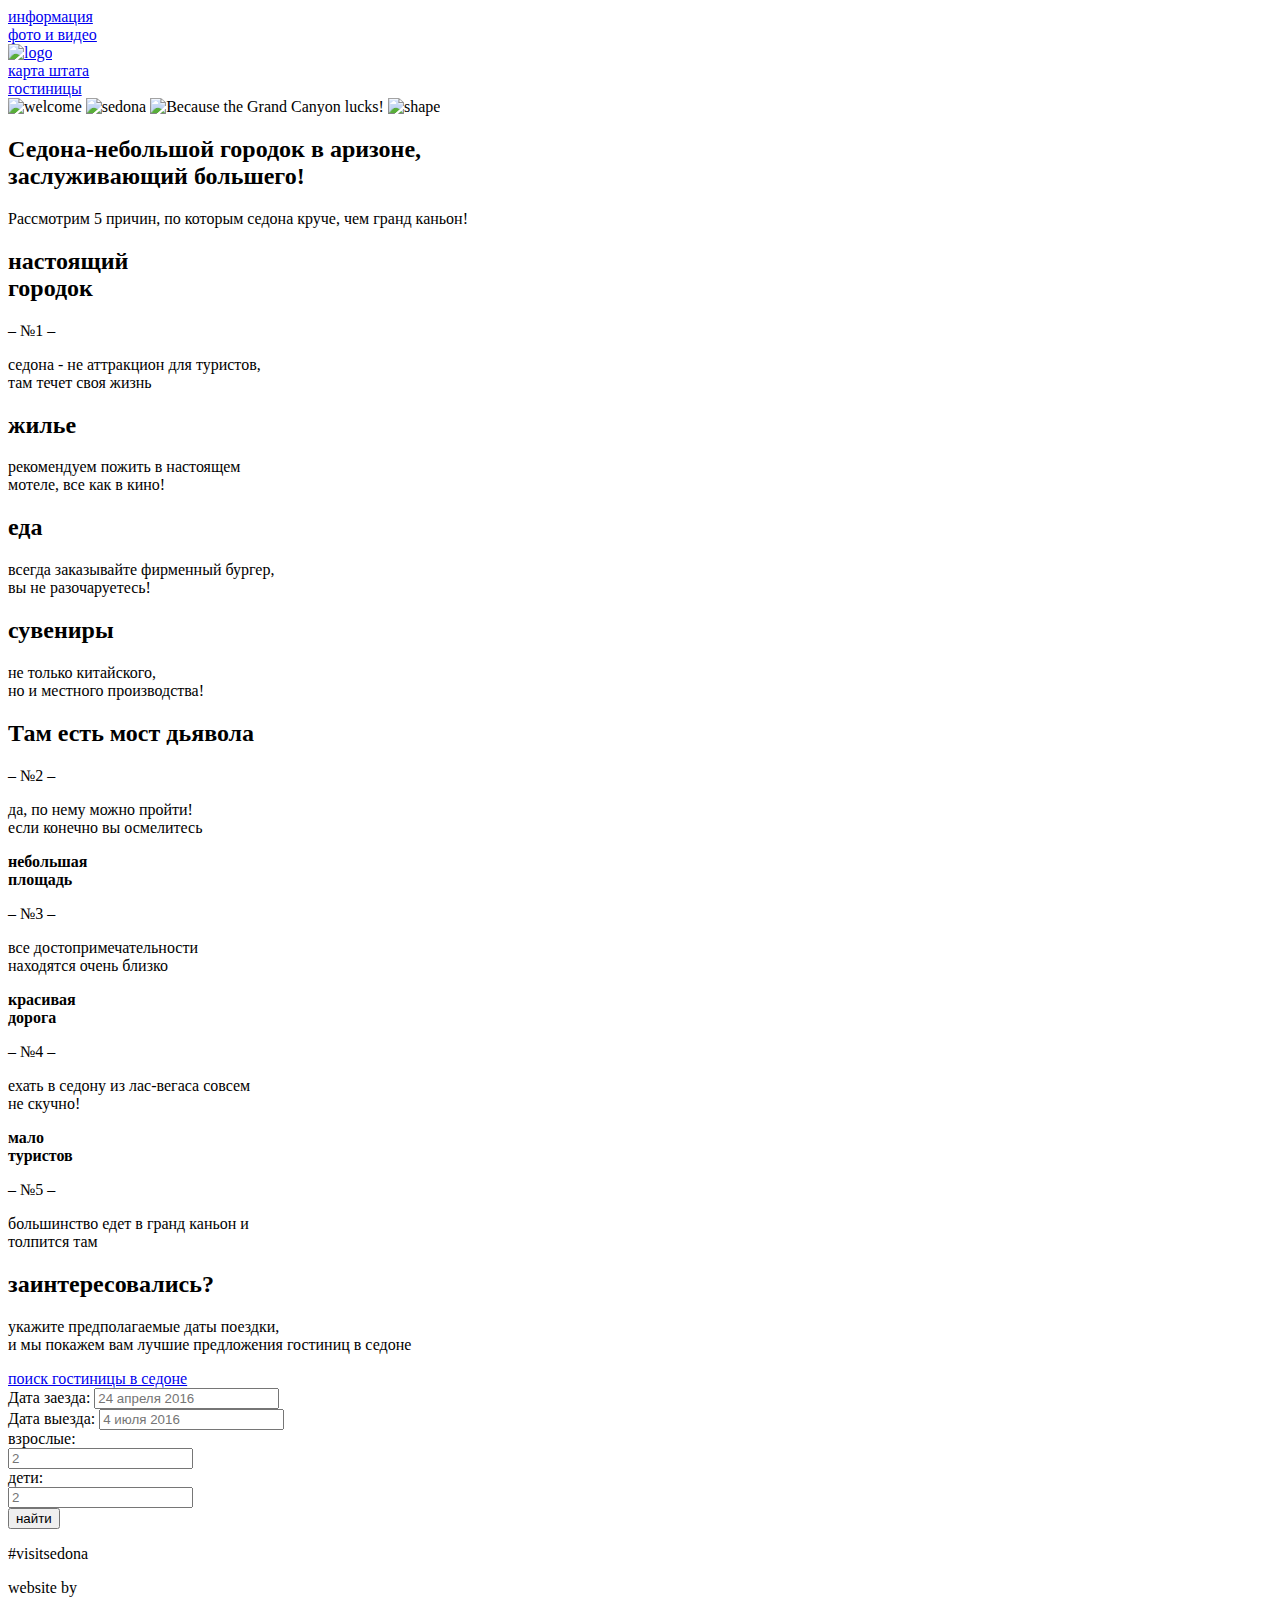
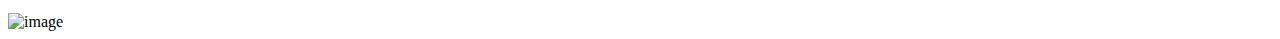
==== index.html @ e45f83dc "разметка" ====
<!DOCTYPE html>
<html lang="ru">
  <head>
    <meta charset="utf-8">
    <title>HTML Academy: Седона</title>
  </head>
<body>
  <div class="block">
    <header class="main-header">
      <nav class="menu">
        <div>
          <a href="#">информация</a>
        </div>
        <div>
          <a href="#">фото и видео</a>
        </div>
        <div class="logo">
          <a href="index.html"><img src="img/logo.png" width="138" height="71" alt="logo"></a>
        </div>
        <div>
          <a href="#">карта штата</a>
        </div>
        <div>
          <a href="catalog.html">гостиницы</a>
        </div>
      </nav>
    </header>
  <main>
    <section class="back">
      <img class="welcome" src="img/intro-welcome-text.png" width="256" height="86" alt="welcome">
      <img class="sedona" src="img/sedona.png" width="458" height="78" alt="sedona">
      <img class="bottom" src="img/index/because.png" width="296" height="80" alt="Because the Grand Canyon lucks!">
      <img class="shape" src="img/shape.png" width="1200" height="57" alt="shape">
    </section>
    <section class="content">      
      <h2>Седона-небольшой городок в аризоне, <br>заслуживающий большего!</h2>
      <p>Рассмотрим 5 причин, по которым седона круче, чем гранд каньон!</p>
    </section>
    <section class="photo">
      <div class="photo-content-left">
        <h2 class="photo-text">настоящий<br> городок</h2>
        <p class="nomber">&#8211; №1 &#8211;</p>
        <p class="photo-text-p"> седона - не аттракцион для туристов, <br>там течет своя жизнь</p>
              </div>

      <div class="photo-photos-left">
<!--        <img src="img/index/nomber.jpg" width="800" height="256" alt="hotel">-->
      </div>
    </section>
    <section class="icons">
      <div class="icons-item">
<!--        <img src="img/1icons.jpg" width="75" height="72" alt="icons">-->
        <h2>жилье</h2>
        <p>рекомендуем пожить в настоящем <br>мотеле, все как в кино!</p>
      </div>
      <div class="icons-item">
<!--        <img src="img/2icons.jpg" width="74" height="70" alt="icons">-->
        <h2>еда</h2>
        <p>всегда заказывайте фирменный бургер,<br> вы не разочаруетесь!</p>
      </div>       
      <div class="icons-item">
<!--        <img src="img/3icons.png" width="64" height="76" alt="icons">-->
        <h2>сувениры</h2>
        <p>не только китайского,<br> но и местного производства!</p>
      </div>       
    </section> 
    <section class="photo">
      <div class="photo-photos-right">
<!--        <img src="img/index/number.jpg" width="800" height="256" alt="hotel">-->
      </div>
      <div class="photo-content-right">
        <h2 class="photo-text">Там есть мост дьявола</h2>
        <p class="nomber">&#8211; №2 &#8211;</p>
        <p class="photo-text-p"> да, по нему можно пройти!<br> если конечно вы осмелитесь</p> 
      </div>
    </section>
    <section class="description">
      <div class="description-text">
        <b>небольшая<br> площадь</b>
        <p class="numbers">&#8211; №3 &#8211;</p>
        <p class="description-content">все достопримечательности<br> находятся очень близко</p>
      </div>
      <div class="description-text">
        <b>красивая<br> дорога</b>
        <p class="numbers">&#8211; №4 &#8211;</p>
        <p class="description-content">ехать в седону из лас-вегаса совсем<br> не скучно!</p>
      </div>       
      <div class="description-text">
        <b>мало<br> туристов</b>
        <p class="numbers">&#8211; №5 &#8211;</p>
        <p class="description-content">большинство едет в гранд каньон и<br> толпится там</p>
      </div>       
    </section>
    <section class="interest">
      <h2>заинтересовались?</h2>
      <p>укажите предполагаемые даты поездки,<br> и мы покажем вам лучшие предложения гостиниц в седоне</p>
      <a class="interest-search" href="#">поиск гостиницы в седоне</a>
      <form class="search">
        <div class="search-block">
            <div class="row">
          <label for="data"> Дата заезда:</label> <input class="sprite-calendar" type="text" id="data" placeholder="24 апреля 2016">
                </div>
             <div class="row">
          <label  for="datas"> Дата выезда:</label>  <input class="sprite-calendar" type="text" id="datas" placeholder="4 июля 2016">
            </div>
            <div class="block-select">
          <label for="grown">взрослые:</label>
          <div class="select">
            <a href="#"><span class="icon-minus"></span></a>
            <input type="text" id="grown" placeholder="2">
            <a href="#"><span class="icon-plus"></span></a>
           </div>
           <label for="child">дети:</label>
           <div class="select">
            <a href="#"><span class="icon-minus"></span></a>
            <input type="text" id="child" placeholder="2">
            <a href="#"><span class="icon-plus"></span></a>
           </div>
                </div>
            <div class="search-btn">
           <button class="btn">найти</button>
                </div>
        </div>
      </form>
    </section>
    <section class="map">
      <div>
      </div>
    </section>
  </main>
    <footer class="main-footer">
      <section class="footer-contacts">
        <p>#visitsedona</p>
      </section>
      <section class="footer-social">
        <a class="social-btn sprite-t-icons" href="#"></a>
        <a class="social-btn sprite-fb-icons" href="index.html"></a>
        <a class="social-btn sprite-you-icons" href="index.html"></a>
      </section>
      <section class="footer-copyright">
        <p>website by</p>
        <img src="img/html.png" alt="image" width="113" height="39">
      </section>
    </footer>
  </div>
  </body>
</html>
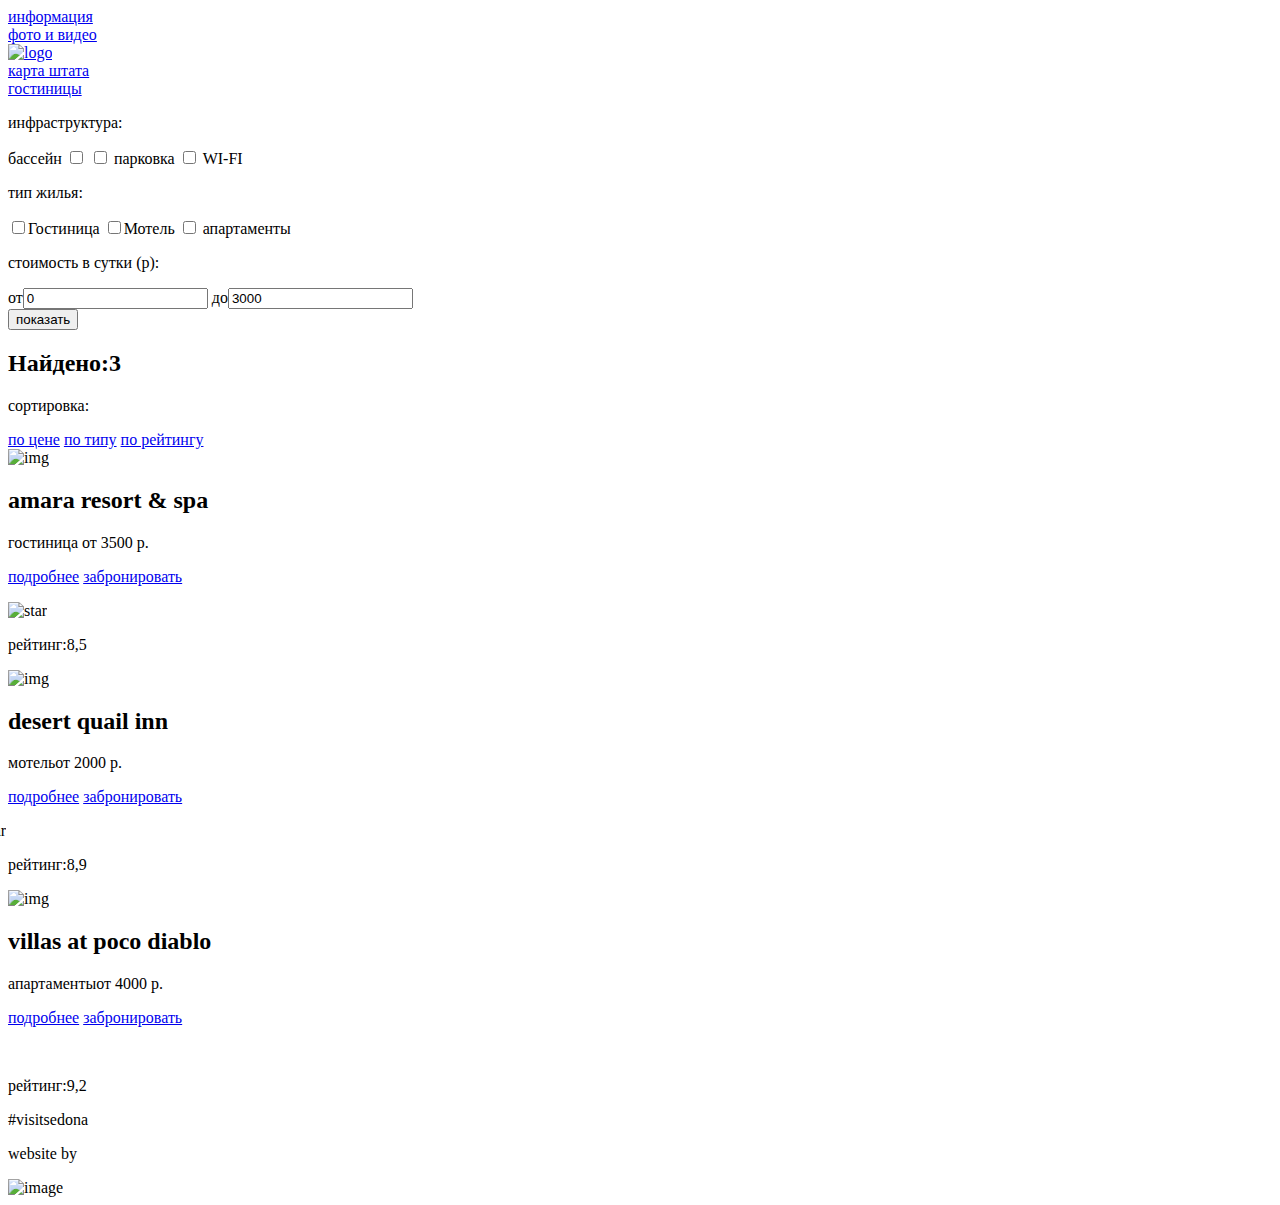
==== commit ec29ab5e: "разметка" ====
--- a/index.html
+++ b/index.html
@@ -14,126 +14,120 @@
         <div>
           <a href="#">фото и видео</a>
         </div>
-        <div class="logo">
+         <div class="logo">
           <a href="index.html"><img src="img/logo.png" width="138" height="71" alt="logo"></a>
         </div>
         <div>
           <a href="#">карта штата</a>
         </div>
         <div>
-          <a href="catalog.html">гостиницы</a>
+          <a href="#">гостиницы</a>
         </div>
       </nav>
     </header>
-  <main>
-    <section class="back">
-      <img class="welcome" src="img/intro-welcome-text.png" width="256" height="86" alt="welcome">
-      <img class="sedona" src="img/sedona.png" width="458" height="78" alt="sedona">
-      <img class="bottom" src="img/index/because.png" width="296" height="80" alt="Because the Grand Canyon lucks!">
-      <img class="shape" src="img/shape.png" width="1200" height="57" alt="shape">
-    </section>
-    <section class="content">      
-      <h2>Седона-небольшой городок в аризоне, <br>заслуживающий большего!</h2>
-      <p>Рассмотрим 5 причин, по которым седона круче, чем гранд каньон!</p>
-    </section>
-    <section class="photo">
-      <div class="photo-content-left">
-        <h2 class="photo-text">настоящий<br> городок</h2>
-        <p class="nomber">&#8211; №1 &#8211;</p>
-        <p class="photo-text-p"> седона - не аттракцион для туристов, <br>там течет своя жизнь</p>
-              </div>
-
-      <div class="photo-photos-left">
-<!--        <img src="img/index/nomber.jpg" width="800" height="256" alt="hotel">-->
-      </div>
-    </section>
-    <section class="icons">
-      <div class="icons-item">
-<!--        <img src="img/1icons.jpg" width="75" height="72" alt="icons">-->
-        <h2>жилье</h2>
-        <p>рекомендуем пожить в настоящем <br>мотеле, все как в кино!</p>
-      </div>
-      <div class="icons-item">
-<!--        <img src="img/2icons.jpg" width="74" height="70" alt="icons">-->
-        <h2>еда</h2>
-        <p>всегда заказывайте фирменный бургер,<br> вы не разочаруетесь!</p>
-      </div>       
-      <div class="icons-item">
-<!--        <img src="img/3icons.png" width="64" height="76" alt="icons">-->
-        <h2>сувениры</h2>
-        <p>не только китайского,<br> но и местного производства!</p>
-      </div>       
-    </section> 
-    <section class="photo">
-      <div class="photo-photos-right">
-<!--        <img src="img/index/number.jpg" width="800" height="256" alt="hotel">-->
-      </div>
-      <div class="photo-content-right">
-        <h2 class="photo-text">Там есть мост дьявола</h2>
-        <p class="nomber">&#8211; №2 &#8211;</p>
-        <p class="photo-text-p"> да, по нему можно пройти!<br> если конечно вы осмелитесь</p> 
-      </div>
-    </section>
-    <section class="description">
-      <div class="description-text">
-        <b>небольшая<br> площадь</b>
-        <p class="numbers">&#8211; №3 &#8211;</p>
-        <p class="description-content">все достопримечательности<br> находятся очень близко</p>
-      </div>
-      <div class="description-text">
-        <b>красивая<br> дорога</b>
-        <p class="numbers">&#8211; №4 &#8211;</p>
-        <p class="description-content">ехать в седону из лас-вегаса совсем<br> не скучно!</p>
-      </div>       
-      <div class="description-text">
-        <b>мало<br> туристов</b>
-        <p class="numbers">&#8211; №5 &#8211;</p>
-        <p class="description-content">большинство едет в гранд каньон и<br> толпится там</p>
-      </div>       
-    </section>
-    <section class="interest">
-      <h2>заинтересовались?</h2>
-      <p>укажите предполагаемые даты поездки,<br> и мы покажем вам лучшие предложения гостиниц в седоне</p>
-      <a class="interest-search" href="#">поиск гостиницы в седоне</a>
-      <form class="search">
-        <div class="search-block">
-            <div class="row">
-          <label for="data"> Дата заезда:</label> <input class="sprite-calendar" type="text" id="data" placeholder="24 апреля 2016">
-                </div>
-             <div class="row">
-          <label  for="datas"> Дата выезда:</label>  <input class="sprite-calendar" type="text" id="datas" placeholder="4 июля 2016">
+    <main>
+      <form class="filter">
+        <div class="check">
+          <p>инфраструктура:</p>
+            
+          <label class="icon-check-on" for="infra"> бассейн </label>
+            <input type="checkbox" id="infra">
+          <label class="icon-check-off" for="parking"> <input type="checkbox" id="parking"> парковка</label>
+          <label class="icon-check-off" for="wifi"> <input type="checkbox" id="wifi"> WI-FI</label>
+                
+        </div>
+        <div class="type">
+          <p>тип жилья:</p>
+         
+          <label class="icon-check-on" for="hotel"> <input type="checkbox" id="hotel">Гостиница</label>
+          
+          <label class="icon-check-on" for="motel"><input type="checkbox" id="motel">Мотель</label>
+          <label class="icon-check-on" for="apart">           <input type="checkbox" id="apart">
+апартаменты</label>
+            
+        </div>
+        <div class="filter-range">
+          <p>стоимость в сутки (р):</p>
+          <div class="price-controls">
+            <label class="min-price">от<input type="text" name="min-price" value="0"></label>
+            <label class="max-price">до<input type="text" name="max-price" value="3000"></label>
+          </div>
+          <div class="range-controls">
+            <div class="scale">
+              <div class="bar"></div>
             </div>
-            <div class="block-select">
-          <label for="grown">взрослые:</label>
-          <div class="select">
-            <a href="#"><span class="icon-minus"></span></a>
-            <input type="text" id="grown" placeholder="2">
-            <a href="#"><span class="icon-plus"></span></a>
-           </div>
-           <label for="child">дети:</label>
-           <div class="select">
-            <a href="#"><span class="icon-minus"></span></a>
-            <input type="text" id="child" placeholder="2">
-            <a href="#"><span class="icon-plus"></span></a>
-           </div>
-                </div>
-            <div class="search-btn">
-           <button class="btn">найти</button>
-                </div>
+            <div class="range-toggle range-toggle-min"></div>
+            <div class="range-toggle range-toggle-max"></div>
+          </div>
+          <button class="btn-transparent" type="submit">показать</button>
         </div>
       </form>
-    </section>
-    <section class="map">
-      <div>
-      </div>
-    </section>
-  </main>
+      <section class="found">
+          <div class="found-block">
+        <h2> Найдено:3</h2>
+        <p class="found-sorting">сортировка:</p>
+        <a class="active" href="js/">по цене</a>
+        <a class="sort" href="js/">по типу</a>
+        <a class="sort" href="js/">по рейтингу</a>  
+              </div>
+          <div class="arrows">
+        <a class="arrow icon-up-dir" href="catalog.html"></a>
+        <a  class="arrow icon-down-dir" href="catalog.html"></a>
+              </div>
+      </section>
+      <section class="hotels">  
+        <div class="amara">
+          <div class="prev">
+            <img src="img/amara.jpg" width="135" height="90" alt="img">
+
+
+            <h2>amara resort & spa</h2>
+            <p class="spa">гостиница <span>от 3500 р.</span></p>  
+            <a href="catalog.html" class="details">подробнее</a>
+            <a href="catalog.html" class="reserve">забронировать</a>
+          </div>  
+          <div class="stars">
+            <p class="star"><img src="img/sprite/star.png" width="89" height="17" alt="star"></p>
+            <p class="rating">рейтинг:8,5</p>
+          </div>
+        </div>   
+        <div class="amara">
+          <div class="prev">
+            <img src="img/desert.jpg" width="135" height="90" alt="img">
+         
+          
+            <h2 class="desert">desert quail inn</h2>
+            <p class="spa motel">мотель<span>от 2000 р.</span></p>
+            <a href="catalog.html" class="details">подробнее</a>
+            <a href="catalog.html" class="reserve">забронировать</a>  
+          </div> 
+          <div class="stars">
+            <p class="star" style="margin-left: -41px"><img src="img/sprite/stars.png" alt="star"></p>
+            <p class="rating">рейтинг:8,9</p>
+          </div>
+         </div>
+        <div class="amara">
+          <div class="prev">
+            <img src="img/villas.jpg" width="135" height="90" alt="img">
+           
+            <h2 class="villas">villas at poco diablo</h2>
+            <p class="spa appart">апартаменты<span>от 4000 р.</span></p>
+            <a href="catalog.html" class="details">подробнее</a>
+            <a href="catalog.html" class="reserve">забронировать</a>  
+          </div> 
+          <div class="stars">
+            <p class="star" style="margin-left: -66px;"><img src="img/sprite/sta.png" alt="star"></p>
+            <p class="rating">рейтинг:9,2</p>
+          </div>
+        </div>
+      </section>
+    </main>
     <footer class="main-footer">
       <section class="footer-contacts">
         <p>#visitsedona</p>
       </section>
       <section class="footer-social">
-        <a class="social-btn sprite-t-icons" href="#"></a>
+        <a class="social-btn sprite-t-icons" href="index.html"></a>
         <a class="social-btn sprite-fb-icons" href="index.html"></a>
         <a class="social-btn sprite-you-icons" href="index.html"></a>
       </section>
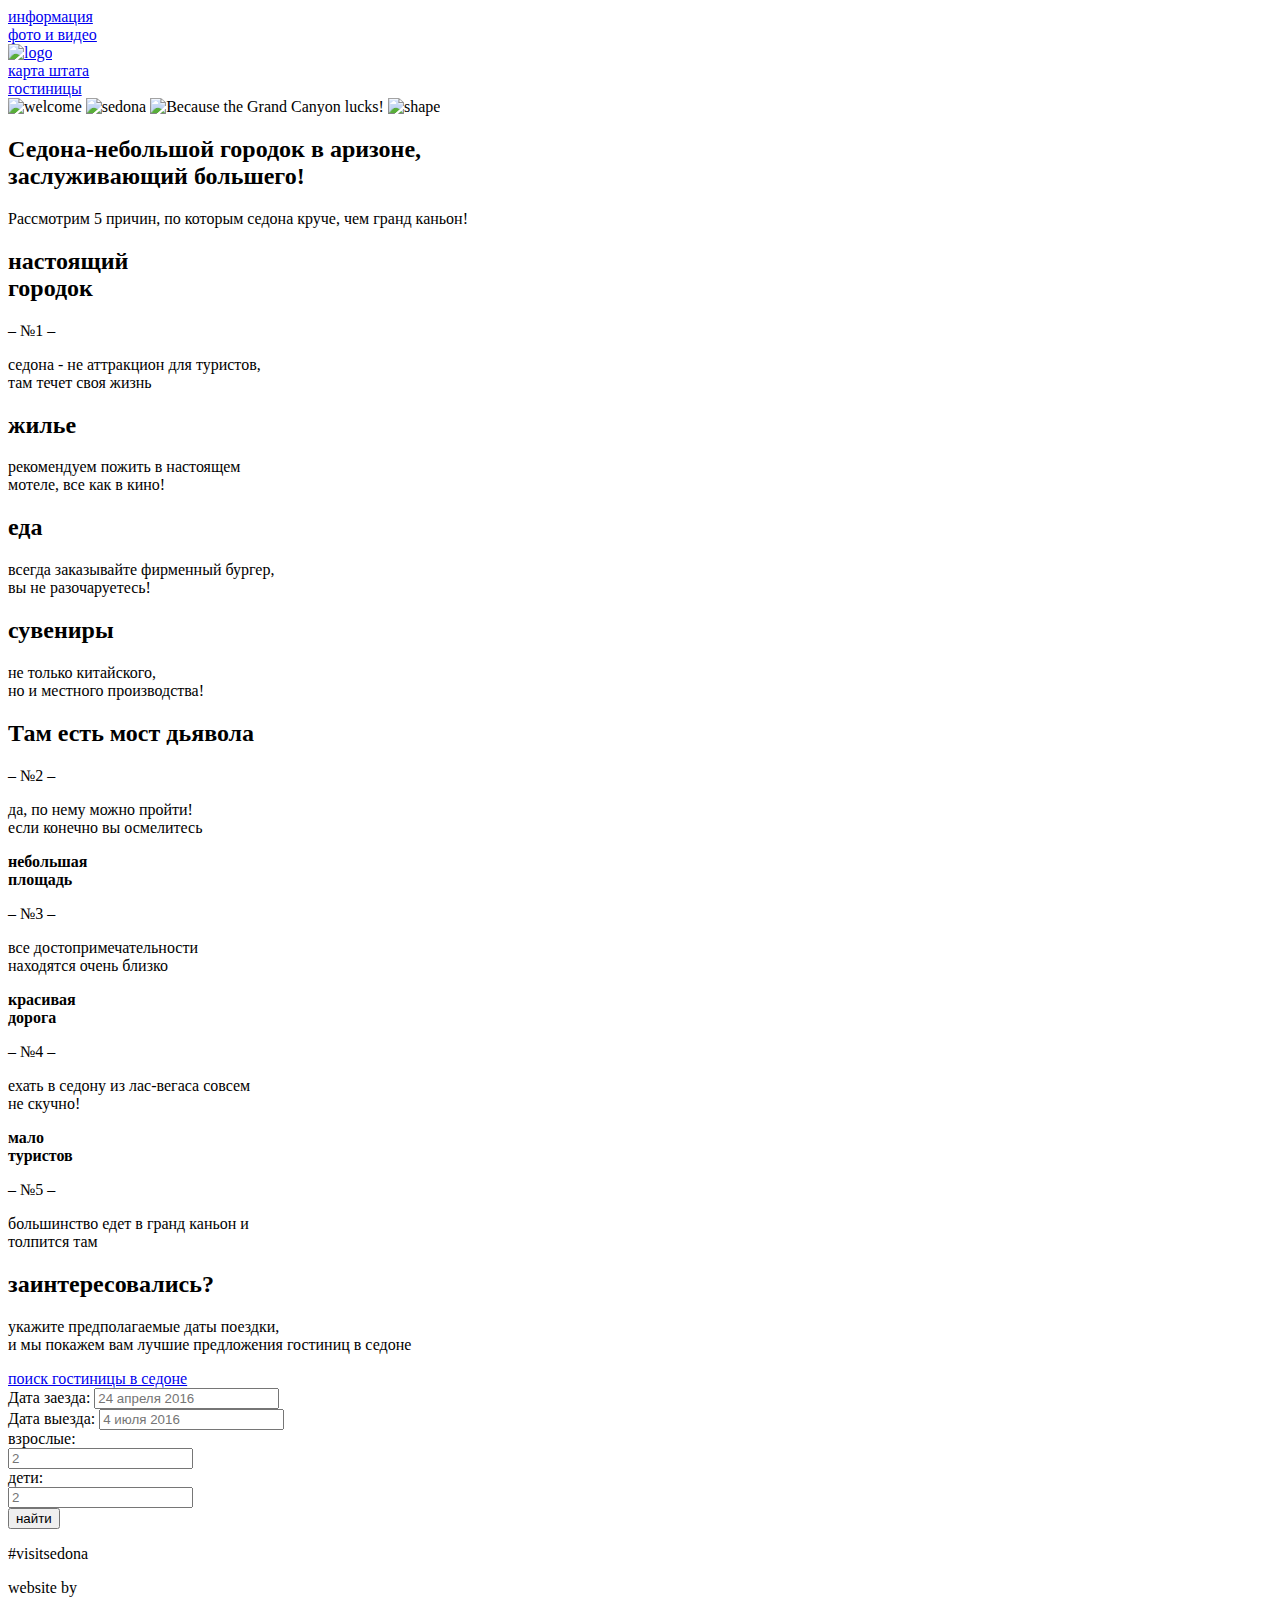
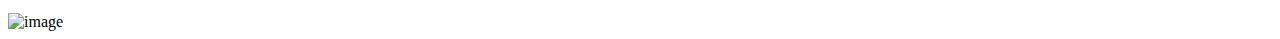
==== commit b0ac5b90: "размктув главной" ====
--- a/index.html
+++ b/index.html
@@ -3,7 +3,10 @@
   <head>
     <meta charset="utf-8">
     <title>HTML Academy: Седона</title>
-  </head>
+   <link href="https://fonts.googleapis.com/css?family=PT+Sans:400,700&amp;subset=latin,cyrillic" rel="stylesheet" type="text/css">
+    <link rel="stylesheet" href="css/normalize.css">
+    <link rel="stylesheet" href="css/style.css">
+</head>
 <body>
   <div class="block">
     <header class="main-header">
@@ -14,120 +17,126 @@
         <div>
           <a href="#">фото и видео</a>
         </div>
-         <div class="logo">
+        <div class="logo">
           <a href="index.html"><img src="img/logo.png" width="138" height="71" alt="logo"></a>
         </div>
         <div>
           <a href="#">карта штата</a>
         </div>
         <div>
-          <a href="#">гостиницы</a>
+          <a href="catalog.html">гостиницы</a>
         </div>
       </nav>
     </header>
-    <main>
-      <form class="filter">
-        <div class="check">
-          <p>инфраструктура:</p>
-            
-          <label class="icon-check-on" for="infra"> бассейн </label>
-            <input type="checkbox" id="infra">
-          <label class="icon-check-off" for="parking"> <input type="checkbox" id="parking"> парковка</label>
-          <label class="icon-check-off" for="wifi"> <input type="checkbox" id="wifi"> WI-FI</label>
-                
-        </div>
-        <div class="type">
-          <p>тип жилья:</p>
-         
-          <label class="icon-check-on" for="hotel"> <input type="checkbox" id="hotel">Гостиница</label>
-          
-          <label class="icon-check-on" for="motel"><input type="checkbox" id="motel">Мотель</label>
-          <label class="icon-check-on" for="apart">           <input type="checkbox" id="apart">
-апартаменты</label>
-            
-        </div>
-        <div class="filter-range">
-          <p>стоимость в сутки (р):</p>
-          <div class="price-controls">
-            <label class="min-price">от<input type="text" name="min-price" value="0"></label>
-            <label class="max-price">до<input type="text" name="max-price" value="3000"></label>
-          </div>
-          <div class="range-controls">
-            <div class="scale">
-              <div class="bar"></div>
+  <main>
+    <section class="back">
+      <img class="welcome" src="img/intro-welcome-text.png" width="256" height="86" alt="welcome">
+      <img class="sedona" src="img/sedona.png" width="458" height="78" alt="sedona">
+      <img class="bottom" src="img/index/because.png" width="296" height="80" alt="Because the Grand Canyon lucks!">
+      <img class="shape" src="img/shape.png" width="1200" height="57" alt="shape">
+    </section>
+    <section class="content">      
+      <h2>Седона-небольшой городок в аризоне, <br>заслуживающий большего!</h2>
+      <p>Рассмотрим 5 причин, по которым седона круче, чем гранд каньон!</p>
+    </section>
+    <section class="photo">
+      <div class="photo-content-left">
+        <h2 class="photo-text">настоящий<br> городок</h2>
+        <p class="nomber">&#8211; №1 &#8211;</p>
+        <p class="photo-text-p"> седона - не аттракцион для туристов, <br>там течет своя жизнь</p>
+              </div>
+
+      <div class="photo-photos-left">
+<!--        <img src="img/index/nomber.jpg" width="800" height="256" alt="hotel">-->
+      </div>
+    </section>
+    <section class="icons">
+      <div class="icons-item">
+<!--        <img src="img/1icons.jpg" width="75" height="72" alt="icons">-->
+        <h2>жилье</h2>
+        <p>рекомендуем пожить в настоящем <br>мотеле, все как в кино!</p>
+      </div>
+      <div class="icons-item">
+<!--        <img src="img/2icons.jpg" width="74" height="70" alt="icons">-->
+        <h2>еда</h2>
+        <p>всегда заказывайте фирменный бургер,<br> вы не разочаруетесь!</p>
+      </div>       
+      <div class="icons-item">
+<!--        <img src="img/3icons.png" width="64" height="76" alt="icons">-->
+        <h2>сувениры</h2>
+        <p>не только китайского,<br> но и местного производства!</p>
+      </div>       
+    </section> 
+    <section class="photo">
+      <div class="photo-photos-right">
+<!--        <img src="img/index/number.jpg" width="800" height="256" alt="hotel">-->
+      </div>
+      <div class="photo-content-right">
+        <h2 class="photo-text">Там есть мост дьявола</h2>
+        <p class="nomber">&#8211; №2 &#8211;</p>
+        <p class="photo-text-p"> да, по нему можно пройти!<br> если конечно вы осмелитесь</p> 
+      </div>
+    </section>
+    <section class="description">
+      <div class="description-text">
+        <b>небольшая<br> площадь</b>
+        <p class="numbers">&#8211; №3 &#8211;</p>
+        <p class="description-content">все достопримечательности<br> находятся очень близко</p>
+      </div>
+      <div class="description-text">
+        <b>красивая<br> дорога</b>
+        <p class="numbers">&#8211; №4 &#8211;</p>
+        <p class="description-content">ехать в седону из лас-вегаса совсем<br> не скучно!</p>
+      </div>       
+      <div class="description-text">
+        <b>мало<br> туристов</b>
+        <p class="numbers">&#8211; №5 &#8211;</p>
+        <p class="description-content">большинство едет в гранд каньон и<br> толпится там</p>
+      </div>       
+    </section>
+    <section class="interest">
+      <h2>заинтересовались?</h2>
+      <p>укажите предполагаемые даты поездки,<br> и мы покажем вам лучшие предложения гостиниц в седоне</p>
+      <a class="interest-search" href="#">поиск гостиницы в седоне</a>
+      <form class="search">
+        <div class="search-block">
+            <div class="row">
+          <label for="data"> Дата заезда:</label> <input class="sprite-calendar" type="text" id="data" placeholder="24 апреля 2016">
+                </div>
+             <div class="row">
+          <label  for="datas"> Дата выезда:</label>  <input class="sprite-calendar" type="text" id="datas" placeholder="4 июля 2016">
             </div>
-            <div class="range-toggle range-toggle-min"></div>
-            <div class="range-toggle range-toggle-max"></div>
-          </div>
-          <button class="btn-transparent" type="submit">показать</button>
+            <div class="block-select">
+          <label for="grown">взрослые:</label>
+          <div class="select">
+            <a href="#"><span class="icon-minus"></span></a>
+            <input type="text" id="grown" placeholder="2">
+            <a href="#"><span class="icon-plus"></span></a>
+           </div>
+           <label for="child">дети:</label>
+           <div class="select">
+            <a href="#"><span class="icon-minus"></span></a>
+            <input type="text" id="child" placeholder="2">
+            <a href="#"><span class="icon-plus"></span></a>
+           </div>
+                </div>
+            <div class="search-btn">
+           <button class="btn">найти</button>
+                </div>
         </div>
       </form>
-      <section class="found">
-          <div class="found-block">
-        <h2> Найдено:3</h2>
-        <p class="found-sorting">сортировка:</p>
-        <a class="active" href="js/">по цене</a>
-        <a class="sort" href="js/">по типу</a>
-        <a class="sort" href="js/">по рейтингу</a>  
-              </div>
-          <div class="arrows">
-        <a class="arrow icon-up-dir" href="catalog.html"></a>
-        <a  class="arrow icon-down-dir" href="catalog.html"></a>
-              </div>
-      </section>
-      <section class="hotels">  
-        <div class="amara">
-          <div class="prev">
-            <img src="img/amara.jpg" width="135" height="90" alt="img">
-
-
-            <h2>amara resort & spa</h2>
-            <p class="spa">гостиница <span>от 3500 р.</span></p>  
-            <a href="catalog.html" class="details">подробнее</a>
-            <a href="catalog.html" class="reserve">забронировать</a>
-          </div>  
-          <div class="stars">
-            <p class="star"><img src="img/sprite/star.png" width="89" height="17" alt="star"></p>
-            <p class="rating">рейтинг:8,5</p>
-          </div>
-        </div>   
-        <div class="amara">
-          <div class="prev">
-            <img src="img/desert.jpg" width="135" height="90" alt="img">
-         
-          
-            <h2 class="desert">desert quail inn</h2>
-            <p class="spa motel">мотель<span>от 2000 р.</span></p>
-            <a href="catalog.html" class="details">подробнее</a>
-            <a href="catalog.html" class="reserve">забронировать</a>  
-          </div> 
-          <div class="stars">
-            <p class="star" style="margin-left: -41px"><img src="img/sprite/stars.png" alt="star"></p>
-            <p class="rating">рейтинг:8,9</p>
-          </div>
-         </div>
-        <div class="amara">
-          <div class="prev">
-            <img src="img/villas.jpg" width="135" height="90" alt="img">
-           
-            <h2 class="villas">villas at poco diablo</h2>
-            <p class="spa appart">апартаменты<span>от 4000 р.</span></p>
-            <a href="catalog.html" class="details">подробнее</a>
-            <a href="catalog.html" class="reserve">забронировать</a>  
-          </div> 
-          <div class="stars">
-            <p class="star" style="margin-left: -66px;"><img src="img/sprite/sta.png" alt="star"></p>
-            <p class="rating">рейтинг:9,2</p>
-          </div>
-        </div>
-      </section>
-    </main>
+    </section>
+    <section class="map">
+      <div>
+      </div>
+    </section>
+  </main>
     <footer class="main-footer">
       <section class="footer-contacts">
         <p>#visitsedona</p>
       </section>
       <section class="footer-social">
-        <a class="social-btn sprite-t-icons" href="index.html"></a>
+        <a class="social-btn sprite-t-icons" href="#"></a>
         <a class="social-btn sprite-fb-icons" href="index.html"></a>
         <a class="social-btn sprite-you-icons" href="index.html"></a>
       </section>
@@ -137,5 +146,18 @@
       </section>
     </footer>
   </div>
-  </body>
-</html>
+  <script>
+   var link = document.querySelector(".interest-search");
+	var popup = document.querySelector(".search");
+	var show = document.querySelector(".search-show");
+	link.addEventListener("click", function(event) {
+		event.preventDefault();
+		if (popup.classList.contains("search-show")) {
+			popup.classList.remove("search-show");
+		} else {
+			popup.classList.add("search-show");
+		}
+	});
+  </script>    
+</body>
+</html>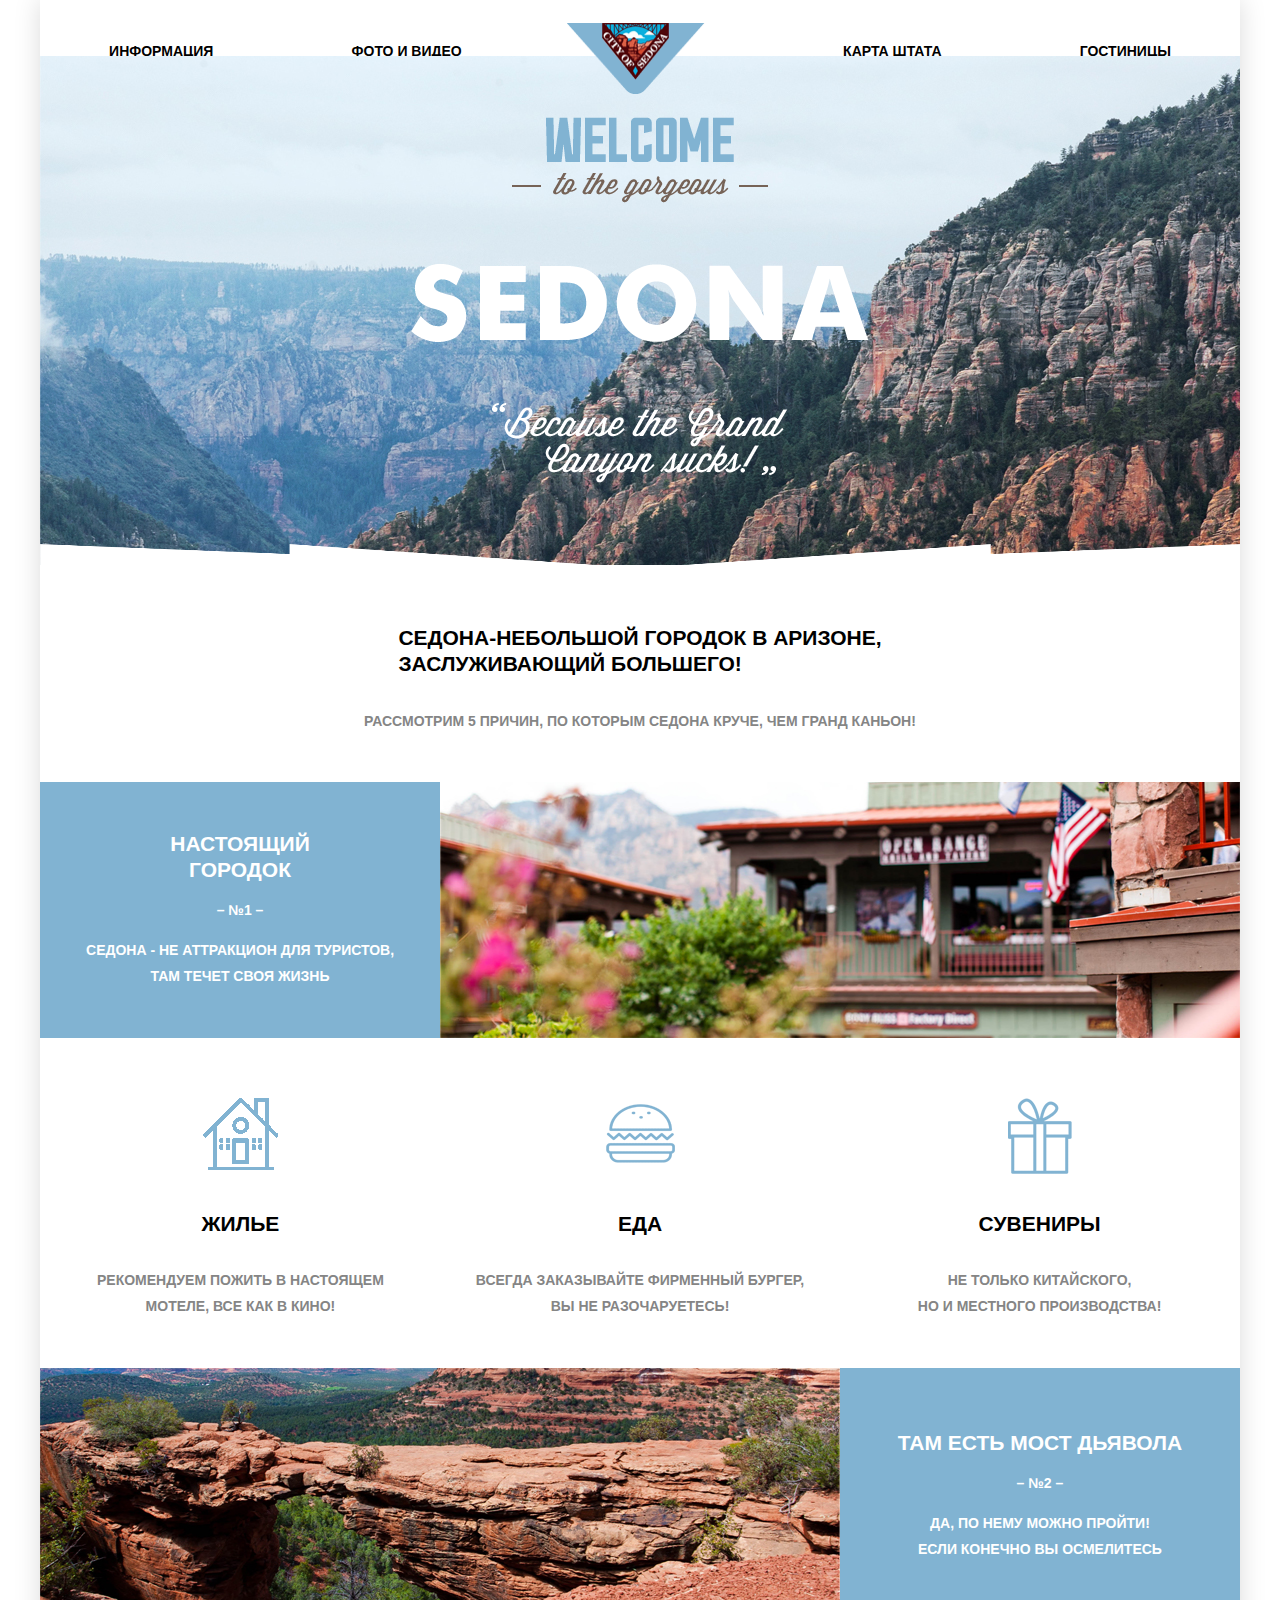
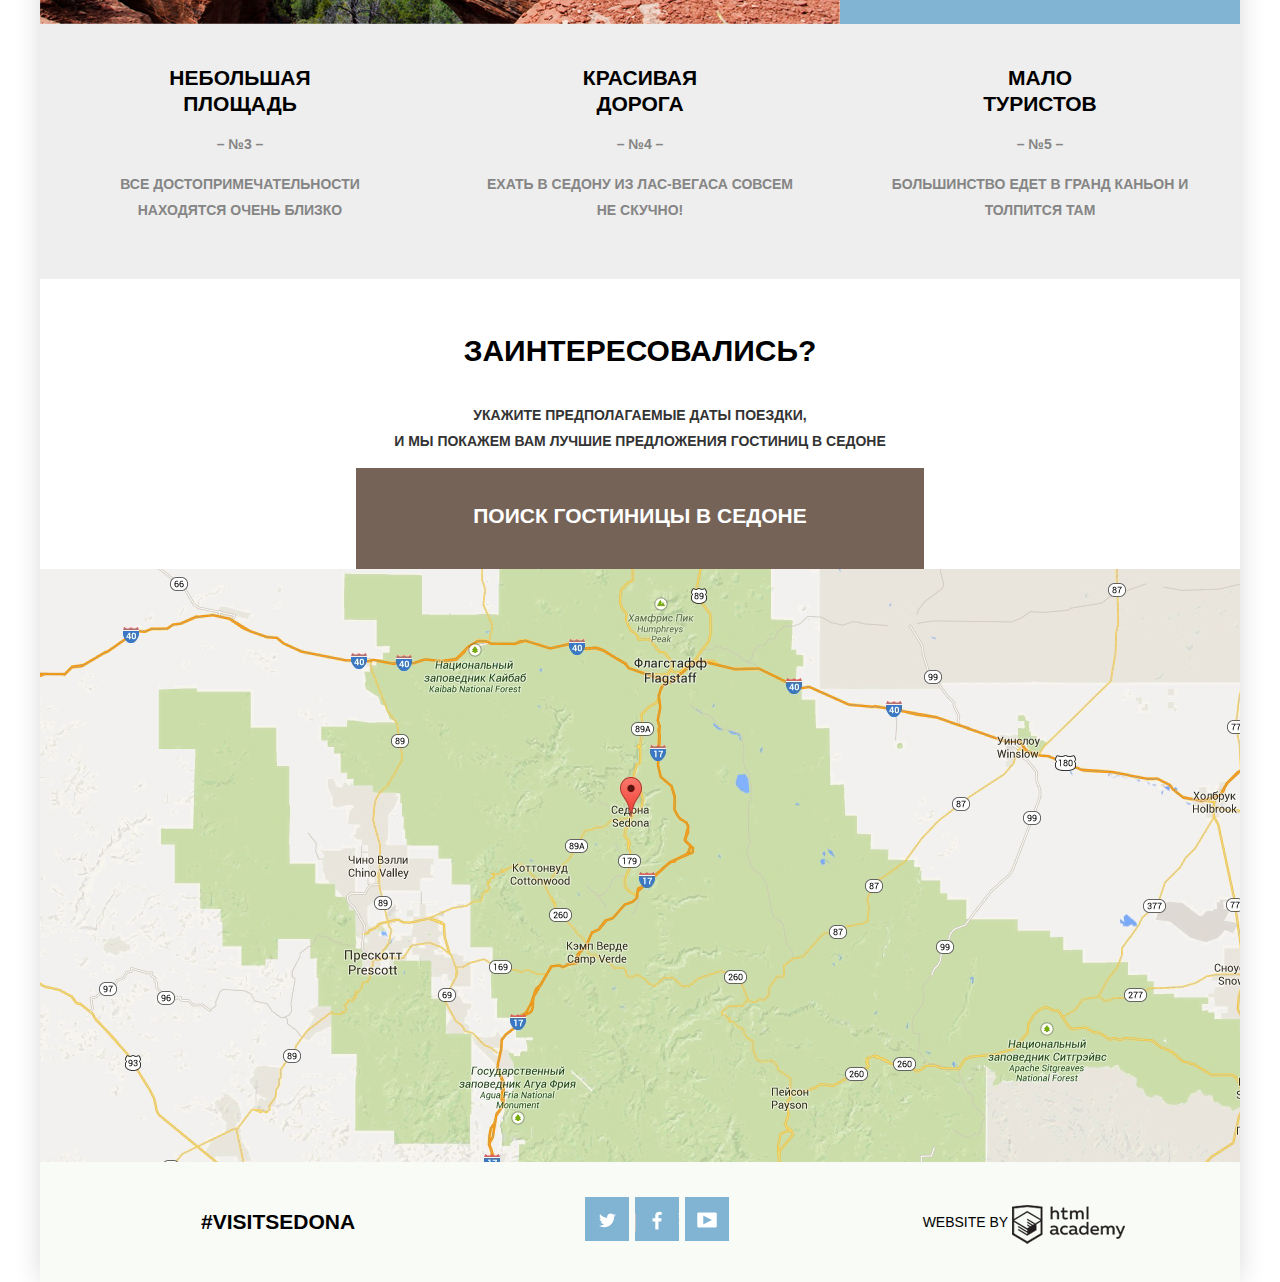
==== commit dc4c21e0: "почти финальная" ====
--- a/index.html
+++ b/index.html
@@ -141,8 +141,10 @@
         <a class="social-btn sprite-you-icons" href="index.html"></a>
       </section>
       <section class="footer-copyright">
-        <p>website by</p>
-        <img src="img/html.png" alt="image" width="113" height="39">
+        <a href="https://htmlacademy.ru" target="_blank">
+          <p>Website by</p>
+          <span class="copyright"></span>
+        </a>
       </section>
     </footer>
   </div>
--- a/css/style.css
+++ b/css/style.css
@@ -0,0 +1,1505 @@
+html {
+    background:#f2f2f2;
+    min-height:100%;
+    display: -webkit-flex;
+    display: -webkit-box;
+    display: -ms-flexbox;
+    display: flex;
+    -webkit-box-orient: vertical;
+    -webkit-box-direction: normal;
+    -webkit-flex-direction: column;
+    -ms-flex-direction: column;
+    flex-direction: column;
+}
+body {
+    font-family:"PTSans", "Arial", sans-serif;  
+    font-size:21px;
+    line-height:26px;
+    background: #fff;
+    color: #000;
+    font-weight:bold; 
+    text-transform: uppercase;
+}
+@font-face {
+  font-weight: normal;
+  font-style: normal;
+
+  font-family: "symbols-sedona";
+  src: url("../fonts/symbols-sedona.woff") format("woff"),
+       url("../fonts/symbols-sedona.woff2") format("woff2");
+}
+
+[class^="icon-"]::before,
+[class*=" icon-"]::before {
+    display: inline-block;
+    width: 1em;
+    margin-right: 0.2em;
+    margin-left: 0.2em;
+    font-weight: normal;
+    line-height: 1em;
+    font-family: "symbols-sedona";
+    text-align: center;
+    text-transform: none;
+    text-decoration: inherit;
+    font-style: normal;
+    font-variant: normal;
+    speak: none;
+}
+.icon-facebook::before { content: "\66"; } /* "f" */
+.icon-twitter::before { content: "\74"; } /* "t" */
+.icon-up-dir::before { content: "\25b2"; } /* "▲" */
+.icon-down-dir::before { content: "\25bc"; } /* "▼" */
+.icon-star::before { content: "\2605"; } /* "★" */
+.icon-check-off::before { content: "\2610"; font-size: 26px; } /* "☐" */
+.icon-check-on::before { content: "\2611"; font-size: 26px; } /* "☑" */
+.icon-calendar::before { content: "\e800"; } /* "" */
+.icon-plus::before { content: "\e801"; } /* "" */
+.icon-minus::before { content: "\e802"; } /* "" */
+.icon-youtube::before { content: "\f39e"; } /* "" */
+
+.social-btn:hover  {
+    background: #669ec0
+}
+.block {
+    margin: auto;
+    display:-webkit-box;
+    display:-webkit-flex;
+    display:-ms-flexbox;
+    display:flex;
+    -webkit-box-orient: vertical;
+    -webkit-box-direction: normal;
+    -webkit-flex-direction: column;
+    -ms-flex-direction: column;
+    flex-direction: column;
+    -webkit-box-flex:1;
+    -webkit-flex:auto;
+    -ms-flex:auto;
+    flex:auto;
+    max-width: 1200px;
+    min-width: 768px;
+    box-shadow: 0 0 25px #dbdbdb;
+}
+    
+.main-header {
+    width: 100%;
+    margin:auto;
+    display: -webkit-box;
+    display: -webkit-flex;
+    display: -ms-flexbox;
+    display: flex;
+    -webkit-flex-wrap: wrap;
+    -ms-flex-wrap: wrap;
+    flex-wrap: wrap;
+    box-sizing: border-box;
+    background: #fff;
+    color: #000;
+/*    margin-left: 73px;*/
+}
+.menu {
+    display: -webkit-box;
+    display: -webkit-flex;
+    display: -ms-flexbox;
+    display: flex;
+    -webkit-justify-content: space-around;
+    -ms-flex-pack: distribute;
+    justify-content: space-around;
+    -webkit-box-align:center;
+    -webkit-align-items:center;
+    -ms-flex-align:center;
+    align-items:center;
+    -webkit-flex-wrap: wrap;
+    -ms-flex-wrap: wrap;
+    flex-wrap: wrap;
+    width: 100%;
+    height: 56px;
+    background: #fff;
+}
+ .menu div {
+    font-size: 14px;
+    text-decoration: none;
+/*     width: 20%;*/
+/*
+    display: -webkit-box;
+    display: -webkit-flex;
+    display: -ms-flexbox;
+    display: flex;
+    -webkit-box-orient: horizontal;
+    -webkit-box-direction: normal;
+    -webkit-flex-direction: row;
+    -ms-flex-direction: row;
+    flex-direction: row;
+    -webkit-box-pack: center;
+    -webkit-justify-content: center;
+    -ms-flex-pack: center;
+    justify-content: center;
+    -webkit-box-align:center;
+    -webkit-align-items:center;
+    -ms-flex-align:center;
+    align-items:center; 
+*/
+}
+a {
+    text-decoration: none;
+    color: #000;
+    font-size: 14px;
+    line-height: 26px;
+    margin-left: auto;
+    margin-right: auto;
+}
+a:hover {
+    color: #81b3d2;
+}
+a:active {
+    color: #e5e5e5;
+}
+a:focus {
+    color: #766357;
+}
+.logo {
+    -webkit-box-align: start;
+    -webkit-align-items: flex-start;
+    -ms-flex-align: start;
+    -ms-grid-row-align: flex-start;
+    align-items: flex-start;
+    -webkit-align-self: center;
+    -ms-flex-item-align: center;
+    align-self: center;
+    text-decoration: none;   
+    margin-left: -33px;
+}
+.logo img {
+/*    background: url("img/index/logo.png");*/
+    margin-top: 23px;
+    z-index: 99;
+    position: relative;
+    top: auto;
+}
+main {
+    width: 100%;
+    max-width: 1200px;
+    min-width: 768px;
+    margin: auto;
+    display: -webkit-box;
+    display: -webkit-flex;
+    display: -ms-flexbox;
+    display: flex;
+    -webkit-box-orient: vertical;
+    -webkit-box-direction: normal;
+    -webkit-flex-direction: column;
+    -ms-flex-direction: column;
+    flex-direction: column;
+    -webkit-box-flex: 1;
+    -webkit-flex-grow: 1;
+    -ms-flex-positive: 1;
+    flex-grow: 1;
+    -webkit-flex-wrap: wrap;
+    -ms-flex-wrap: wrap;
+    flex-wrap: wrap;
+    -webkit-flex-shrink: 1;
+    -ms-flex-negative: 1;
+    flex-shrink: 1;
+    box-sizing: border-box;
+    -webkit-box-pack: center;
+    -webkit-justify-content: center;
+    -ms-flex-pack: center;
+    justify-content: center;
+}
+.back {
+    background: url("../img/back.jpg") no-repeat;
+    background-size: cover;
+    width:100%;
+    height:509px;
+    display: -webkit-box;
+    display: -webkit-flex;
+    display: -ms-flexbox;
+    display: flex;
+    -webkit-box-orient: vertical;
+    -webkit-box-direction: normal;
+    -webkit-flex-direction: column;
+    -ms-flex-direction: column;
+    flex-direction: column;
+    -webkit-justify-content: space-around;
+    -ms-flex-pack: distribute;
+    justify-content: space-around;
+    z-index: 1;
+}   
+.back img {
+    display: block;
+    margin-left: auto;
+    margin-right: auto;
+    margin-top: 61px;
+}
+.back .top {
+    margin-top: 10px;
+}
+.back .top::after {
+    content:"";
+    display: block;
+    border-bottom: 2px solid #766357;
+    position: absolute;
+    top: -30px;
+    width: 256px;
+    z-index: 99;
+}
+
+.shape {
+    width: 100%;
+    height: 4.75%;
+}
+.content {
+    width:100%;
+    height: 217px;
+    display: -webkit-box;
+    display: -webkit-flex;
+    display: -ms-flexbox;
+    display: flex;
+    -webkit-box-orient: vertical;
+    -webkit-box-direction: normal;
+    -webkit-flex-direction: column;
+    -ms-flex-direction: column;
+    flex-direction: column;
+}
+h2 {
+    color:#000;
+    font-size:21px;
+    font-weight:bold;
+    margin-top: 60px;
+    margin-left: auto;
+    margin-right: auto;
+    text-align: left;
+}
+p {
+    font-size: 14px;
+    color: #858585;
+    margin-left: auto;
+    margin-right: auto;
+    text-align: center;
+}
+.photo {
+    display: -webkit-box;
+    display: -webkit-flex;
+    display: -ms-flexbox;
+    display: flex;
+    -webkit-box-orient: horizontal;
+    -webkit-box-direction: normal;
+    -webkit-flex-direction: row;
+    -ms-flex-direction: row;
+    flex-direction: row;
+    -webkit-justify-content: space-around;
+    -ms-flex-pack: distribute;
+    justify-content: space-around;
+    width:100%;
+    height: 256px;
+    box-sizing: content-box;
+    -webkit-box-flex: 1; -webkit-flex-grow: 1; 
+    -ms-flex-positive: 1; 
+    flex-grow: 1;
+    background-color: #81b3d2;
+}
+.photo-content-left {
+    width: 33.34%;
+    height: 256px;
+    display: -webkit-box;
+    display: -webkit-flex;
+    display: -ms-flexbox;
+    display: flex;
+    -webkit-box-orient: vertical;
+    -webkit-box-direction: normal;
+    -webkit-flex-direction: column;
+    -ms-flex-direction: column;
+    flex-direction: column;   
+    -webkit-box-pack: center;   
+    -webkit-justify-content: center;   
+    -ms-flex-pack: center;   
+    justify-content: center;
+    -webkit-align-self: center;
+    -ms-flex-item-align: center;
+    align-self: center;
+    box-sizing: content-box;
+    background: #81b3d2;
+}
+.photo-text {
+    color: #fff;
+    margin-top: 55px;
+    margin-bottom: 0px;
+    text-align: center;
+}
+.nomber {
+    margin-bottom: 0px;
+    color: #fff;
+    text-align: center;
+}
+/*
+.nomber::after {
+    content: '';
+    position: relative;
+    display: block;
+    border-bottom: 2px solid #fff;
+    width: 9px;
+    top: -14px;
+    left: -15px;
+}
+.nomber::before {
+    content: '';
+    position: relative;
+    display: block;
+    border-bottom: 2px solid #fff;
+    width: 9px;
+    top: 14px;
+    right: -30px;
+}
+*/
+.photo-text-p {
+    color: #fff;
+    text-align: center;
+    margin-bottom: 55px;
+}
+.photo-photos-left {
+    width:66.66%;
+/*    height: 256px;*/
+    display: -webkit-box;
+    display: -webkit-flex;
+    display: -ms-flexbox;
+    display: flex;
+    -webkit-box-orient: vertical;
+    -webkit-box-direction: normal;
+    -webkit-flex-direction: column;
+    -ms-flex-direction: column;
+    flex-direction: column;
+    background: url("../img/index/nomber.jpg") no-repeat;
+    background-size: cover;
+}
+.photo-photos-left img,
+.photo-photos-right img {
+    margin-top: 0;
+}
+.photo-content-right {
+    width: 33.34%;
+    height: 256px;
+    display: -webkit-box;
+    display: -webkit-flex;
+    display: -ms-flexbox;
+    display: flex;
+    -webkit-box-orient: vertical;
+    -webkit-box-direction: normal;
+    -webkit-flex-direction: column;
+    -ms-flex-direction: column;
+    flex-direction: column;   
+    -webkit-box-pack: center;
+    -webkit-justify-content: center;
+    -ms-flex-pack: center;
+    justify-content: center;
+    -webkit-align-self: center;
+    -ms-flex-item-align: center;
+    align-self: center;
+    box-sizing: content-box;
+    background: #81b3d2;
+}
+.photo-photos-right {
+    width: 66.66%;
+/*    height: 256px;*/
+    background: url("../img/index/number.jpg") no-repeat;
+    background-size: cover;
+}
+.icons {
+   display: -webkit-box;
+    display: -webkit-flex;
+    display: -ms-flexbox;
+    display: flex;
+    -webkit-box-orient: horizontal;
+    -webkit-box-direction: normal;
+    -webkit-flex-direction: row;
+    -ms-flex-direction: row;
+    flex-direction: row;
+    -webkit-box-pack: center;
+    -webkit-justify-content: center;
+    -ms-flex-pack: center;
+    justify-content: center;
+    width: 100%;
+    height: 330px;
+    box-sizing: content-box;
+}
+.icons-item {
+    width: 33.3%;
+    height: 330px;
+    text-align: center;
+    background: url("../img/1icons.png") no-repeat center top;
+    margin-top:60px;
+/*
+    display: -webkit-box;
+    display: -webkit-flex;
+    display: -ms-flexbox;
+    display: flex;
+    -webkit-box-orient: vertical;
+    -webkit-box-direction: normal;
+    -webkit-flex-direction: column;
+    -ms-flex-direction: column;
+    flex-direction: column;
+    -webkit-justify-content: space-around;
+    -ms-flex-pack: distribute;
+    justify-content: space-around;
+    -webkit-box-align: center;
+    -webkit-align-items: center;
+    -ms-flex-align: center;
+    align-items: center;
+    -webkit-align-self: center;
+    -ms-flex-item-align: center;
+    align-self: center;
+*/
+}
+/*
+.icons-item img {
+    margin-top: 60px;
+    margin-bottom: 30px;
+}
+*/
+.icons-item:nth-child(2) {
+    background: url("../img/2icons.png") no-repeat center top;
+}
+.icons-item:nth-child(3) {
+    background: url("../img/3icons.png") no-repeat center top;
+}
+.icons-item h2 {
+    text-align: center;
+    margin-bottom: 30px;
+    margin-top: 113px;
+}
+.description {
+    display: -webkit-box;
+    display: -webkit-flex;
+    display: -ms-flexbox;
+    display: flex;
+    -webkit-box-pack: center;
+    -webkit-justify-content: center;
+    -ms-flex-pack: center;
+    justify-content: center;
+    background-color: #eee;
+    width: 100%;
+    height: 255px;
+}
+.description-text {
+    width: 33.34%;
+    height: 256px;
+    display: -webkit-box;
+    display: -webkit-flex;
+    display: -ms-flexbox;
+    display: flex;
+    -webkit-box-orient: vertical;
+    -webkit-box-direction: normal;
+    -webkit-flex-direction: column;
+    -ms-flex-direction: column;
+    flex-direction: column;
+    -webkit-box-pack: center;
+    -webkit-justify-content: center;
+    -ms-flex-pack: center;
+    justify-content: center;
+    -webkit-align-self: center;
+    -ms-flex-item-align: center;
+    align-self: center;
+    box-sizing: content-box;
+    text-align: center;
+}
+.description-text b {
+    text-align: center;
+    margin-top: 50px;
+    margin-bottom: 0px;
+}
+.numbers {
+    text-align: center;
+    margin-bottom: 0px;
+}
+.description-content {
+    text-align: center;
+    margin-bottom: 65px;
+}
+/*
+.numbers::after {
+    content: '';
+    display: block;
+    border-bottom: 2px solid #979797;
+    position: relative;
+    width: 9px;
+    top: -14px;
+    left: -15px;
+}
+.numbers::before {
+    content: '';
+    position: relative;
+    display: block;
+    border-bottom: 2px solid #979797;
+    width: 9px;
+    top: 14px;
+    right: -30px;
+}
+*/
+.interest {
+    width: 100%;
+    height: 290px;
+    display: -webkit-box;
+    display: -webkit-flex;
+    display: -ms-flexbox;
+    display: flex;
+    -webkit-box-orient: vertical;
+    -webkit-box-direction: normal;
+    -webkit-flex-direction: column;
+    -ms-flex-direction: column;
+    flex-direction: column;
+}
+
+.interest h2 {
+    font-size: 30px;
+    color: #000;
+    font-weight: bold;
+    line-height: 24px;
+    text-align: center;
+    text-transform: uppercase;
+}
+.interest p {
+    font-size: 14px;
+    text-align: center;
+    color: #333;
+}
+
+.interest .interest-search {
+    display: block;
+    color: #fff;
+    font-size: 21px;
+    text-decoration: none;
+    background-color: #766357;
+    width: 568px;
+    height: 86px;
+    text-align: center;
+    padding-top: 35px;
+}
+.map {
+    background: url("../img/index/map.jpg") no-repeat;
+    width: 100%;
+    height: 593px;
+}
+.main-footer {
+    display: -webkit-box;
+    display: -webkit-flex;
+    display: -ms-flexbox;
+    display: flex;
+    -webkit-box-orient: horizontal;
+    -webkit-box-direction: normal;
+    -webkit-flex-direction: row;
+    -ms-flex-direction: row;
+    flex-direction: row;
+    -webkit-flex-wrap: nowrap;
+    -ms-flex-wrap: nowrap;
+    flex-wrap: nowrap;
+    -webkit-justify-content: space-around;
+    -ms-flex-pack: distribute;
+    justify-content: space-around;
+    -webkit-box-align: center;
+    -webkit-align-items: center;
+    -ms-flex-align: center;
+    align-items: center;
+    background: #f9fbf6;
+    width: 100%;
+    height: 120px;
+    max-width: 1200px;
+    min-width: 768px;
+    margin:auto;
+    box-sizing: border-box;
+}
+.footer-contacts p {
+    color: #000;
+    font-size: 21px;
+    font-weight: bold;
+    line-height: 26px;
+    margin-left: 46px;
+}
+.footer-social {
+    text-align: center;
+}
+.social-btn  {
+    display: -webkit-inline-box; 
+    display: -webkit-inline-flex; 
+    display: -ms-inline-flexbox;
+    display: inline-flex;
+    color: #fff;
+    background: #81b3d2 url("../img/sprite/icons.png") no-repeat center;
+    width: 44px;
+    height: 44px;
+    text-align: center;
+}
+.social-btn:hover {
+     background: #669ec0 url("../img/sprite/icons.png") no-repeat center;
+}
+.social-btn:active {
+    background: #5496bd;
+}
+.footer-copyright {
+    display: -webkit-box;
+    display: -webkit-flex;
+    display: -ms-flexbox;
+    display: flex;
+    -webkit-box-pack: end;
+    -webkit-justify-content: flex-end;
+    -ms-flex-pack: end;
+    justify-content: flex-end;
+    -webkit-box-align: center;
+    -webkit-align-items: center;
+    -ms-flex-align: center;
+    align-items: center;
+}
+.footer-copyright a {
+    display: inline-flex;
+    margin-left: -40px;
+}
+.footer-copyright p {
+    color: #000;
+    font-size: 14px;
+    font-weight: 400;
+    line-height: 26px; 
+/*    margin-left: 40px;*/
+    width: 93px;
+}
+.footer-copyright span {
+  display: inline-block;
+  vertical-align: middle;
+  line-height: 26px;
+    margin-top: 10px;
+}
+.copyright {
+  width: 113px;
+  height: 40px;
+  background: url(../img/sprite/htmlacademy-logo.png) no-repeat;
+}
+.copyright:hover {
+  background-position: 0 -48px;
+}
+.copyright:active {
+    background-position: 0 -94px;
+}
+.sprite {
+    background-image: url(../img/sprite/icons.png);
+    background-repeat: no-repeat;
+    display: block;
+}
+
+.sprite-calendar {
+    width: 21px;
+    height: 22px;
+    background-position: -8px -8px;
+}
+
+.sprite-fb-icons {
+    background-position: -28px 6px; 
+}
+.sprite-fb-icons:hover {
+    background-position: -28px 6px;
+/*    color: #fff;*/
+}
+.sprite-fb-icons:active {
+    background: #5496bd url("../img/sprite/fb-icons-active.png") no-repeat center;
+}
+.sprite-t-icons {
+    background-position: -57px 8px;
+}
+.sprite-t-icons:hover {
+     background-position: -57px 8px;
+}
+.sprite-t-icons:active {
+     background: #5496bd url("../img/sprite/t-icons-active.png") no-repeat center;
+}
+.sprite-you-icons {
+    background-position: -59px -24px;
+}
+.sprite-you-icons:hover {
+     background-position: -59px -24px;
+}
+.sprite-you-icons:active {
+    background: #5496bd url("../img/sprite/you-icons-active.png") no-repeat center;
+}
+}
+h1 {
+    font-family: "Myriad Pro", "Arial", sans-serif;
+    line-height:26px;
+    color:#000;
+    font-size:21px;
+    text-transform:uppercase;
+}
+.search {
+    width: 568px;
+    height: 398px;
+    display: -webkit-box;
+    display: -webkit-flex;
+    display: -ms-flexbox;
+    display: flex;
+    -webkit-box-orient: vertical;
+    -webkit-box-direction: normal;
+    -webkit-flex-direction: column;
+    -ms-flex-direction: column;
+    flex-direction: column;
+    -webkit-justify-content: space-around;
+    -ms-flex-pack: distribute;
+    justify-content: space-around;
+    display: none;
+    background: #fff;
+    position: absolute;
+    left: calc(50% - 284px);
+     -webkit-animation-name:search;
+     animation-name:search; 
+-webkit-animation-duration:1.5s; 
+animation-duration:1.5s;
+-webkit-animation-timing-function:ease-out;
+animation-timing-function:ease-out;
+-webkit-animation-fill-mode:forwards;
+animation-fill-mode:forwards;  
+
+  }
+@-webkit-keyframes search {
+    from {-webkit-transform: translate(0px, -1000px);
+        transform: translate(0px, -1000px);}
+}
+@keyframes search {
+    from {-webkit-transform: translate(0px, -1000px);
+        transform: translate(0px, -1000px);}
+}
+.search-show {
+    display: -webkit-box;display: -webkit-flex;
+    display: -ms-flexbox;display: flex;
+    height: 396px;
+}
+.search-block {
+    display: -webkit-box;
+    display: -webkit-flex;
+    display: -ms-flexbox;
+    display: flex;
+    -webkit-box-orient: vertical;
+    -webkit-box-direction: normal;
+    -webkit-flex-direction: column;
+    -ms-flex-direction: column;
+    flex-direction: column;
+    -webkit-box-pack: justify;
+    -webkit-justify-content: space-between;
+    -ms-flex-pack: justify;
+    justify-content: space-between;
+    -webkit-box-align: center;
+    -webkit-align-items: center;
+    -ms-flex-align: center;
+    align-items: center;
+    width: 100%;
+    height: 287px;
+}
+.row {
+    display: -webkit-box;
+    display: -webkit-flex;
+    display: -ms-flexbox;
+    display: flex;
+    -webkit-box-pack: center;
+    -webkit-justify-content: center;
+    -ms-flex-pack: center;
+    justify-content: center;
+    -webkit-box-align: center;
+    -webkit-align-items: center;
+    -ms-flex-align: center;
+    align-items: center;
+}
+.sprite-calendar {
+    background-image: url("../img/sprite/icons.png");
+    background-repeat: no-repeat;
+    background-color: #c2c2c2;
+    width: 22px;
+    height: 22px;
+    background-position: 317px 2px;
+}
+.sprite-calendar:hover { 
+    background-image: url("../img/sprite/calendar-hover-.png");
+    background-repeat: no-repeat;
+    width: 22px;
+    height: 22px;
+    background-position: 325px 10px;
+    background-color: #000;
+}
+.search label,
+.select label {
+    font-size: 14px;
+    line-height: 26px;
+    font-family: "PTSans", "Arial", sans-serif;
+    color: #000;
+    text-transform: uppercase;
+    margin-right: 10px;
+}
+.search input[type="text"] {
+    width: 345px;
+    height: 38px;
+    border: none;
+    background-color: #f2f2f2;
+    padding-left: 15px;
+    position: relative;
+}
+/*
+.search input::before {
+    background: url(../img/sprite/calendar.png) no-repeat;
+    position: absolute;
+    top: 0px;
+    right: 0px;
+}
+*/
+.search input:hover {
+    background-color: #ebebeb;
+}
+.search input:active {
+    background-color: #fff;
+    border: 1px solid #e5e5e5;
+  
+}
+.search input:focus {
+    background: #fff;
+    border: 1px solid #e5e5e5;
+}
+.block-select {
+    display: -webkit-box;
+    display: -webkit-flex;
+    display: -ms-flexbox;
+    display: flex;
+    -webkit-justify-content: space-around;
+    -ms-flex-pack: distribute;
+    justify-content: space-around;
+    -webkit-box-align: center;
+    -webkit-align-items: center;
+    -ms-flex-align: center;
+    align-items: center;
+    width: 508px;
+    margin-left: 3px;
+}
+.select {
+    display: -webkit-box;
+    display: -webkit-flex;
+    display: -ms-flexbox;
+    display: flex;
+    -webkit-box-pack: center;
+    -webkit-justify-content: center;
+    -ms-flex-pack: center;
+    justify-content: center;
+}
+.select input[type="text"] {
+    width: 38px;
+    height: 36px;
+    background-color: #f2f2f2;
+    border: none;
+    text-align: center;
+    padding-left: 0px;
+}
+.select a {
+    display: block;
+    color: #a9a9a9;
+    background: #f2f2f2;
+    width: 38px;
+    height: 29px;
+    font-family: "icomoon";
+    font-size: 14px;
+    line-height: 26px;
+    text-align: center;
+    padding-top: 9px;
+}
+.icon-minus:hover,
+.icon-plus:hover {
+    color: #000;
+}
+.select .icon-minus:active,
+.select .icon-plus:active {
+    color: #81b3d2;
+}
+/*
+.search-btn {
+    margin-top: 55px;
+}
+*/
+.search-btn .btn {
+    width: 465px;
+    height: 60px;
+    color: #fff;
+    background: #81b3d2;
+    border: none;
+    font-size: 21px;
+    line-height: 26px;
+    text-transform: uppercase;
+}
+.search-btn .btn:hover {
+    background: #669ec0;
+}
+.search-btn .btn:active {
+    color: rgba(255, 255, 255, 0.3);
+    background: #5496bd;
+}
+.filter {
+    display: -webkit-box;
+    display: -webkit-flex;
+    display: -ms-flexbox;
+    display: flex;
+    -webkit-box-orient: horizontal;
+    -webkit-box-direction: normal;
+    -webkit-flex-direction: row;
+    -ms-flex-direction: row;
+    flex-direction: row;
+    -webkit-justify-content: space-around;
+    -ms-flex-pack: distribute;
+    justify-content: space-around;
+    width: 100%;
+    height: 230px;
+    background: #fff url("../img/filter.jpg") no-repeat;
+}
+
+    
+.check {
+    height: 157px;
+    display: -webkit-box;
+    display: -webkit-flex;
+    display: -ms-flexbox;
+    display: flex;
+    -webkit-box-orient: vertical;
+    -webkit-box-direction: normal;
+    -webkit-flex-direction: column;
+    -ms-flex-direction: column;
+    flex-direction: column;
+    -webkit-justify-content: space-around;
+    -ms-flex-pack: distribute;
+    justify-content: space-around;
+    -webkit-box-align: start;
+    -webkit-align-items: flex-start;
+    -ms-flex-align: start;
+    align-items: flex-start;  
+    margin-top: 28px;
+    margin-left: -51px;
+    margin-right: 23px;
+}
+html[data-useragent*='MSIE 10.0'] .check {
+  margin-top: 1px;
+    margin-left: -60px;
+    margin-right: 23px;
+    display: block;
+    width: 200px;
+}
+
+ 
+.icon-check-on {
+    margin-bottom: 22px;
+    font-size: 14px;
+    line-height: 21px;
+    font-weight: normal;
+    color: #fff;
+}
+.icon-check-off {
+    margin-bottom: 22px;
+    font-size: 14px;
+    line-height: 21px;
+    font-weight: normal;
+    color: #fff;
+}
+.check p {
+    font-size: 16px;
+    line-height: 21px;
+      color: #fff;
+    text-transform: uppercase;
+    font-weight: bold;
+    font-family: "PT Sans", "Arial", sans-serif;
+    text-align: center;
+    margin-left: 50px;
+    margin-bottom: 25px;
+}
+html[data-useragent*='MSIE 10.0'] .check p {
+    font-size: 16px;
+    line-height: 21px;
+      color: #fff;
+    text-transform: uppercase;
+    font-weight: bold;
+    font-family: "PT Sans", "Arial", sans-serif;
+    text-align: center;
+    margin-left: 54px;
+    margin-bottom: 25px;
+}
+.check label {
+    margin-left: 43px;
+}
+html[data-useragent*='MSIE 10.0'] .check label {
+    margin-left:55px;
+    margin-bottom:20px;
+    display: inline-block;
+}
+.check input,
+.type input {
+    display: none;
+}
+.type {
+    display: -webkit-box;
+    display: -webkit-flex;
+    display: -ms-flexbox;
+    display: flex;
+    -webkit-box-orient: vertical;
+    -webkit-box-direction: normal;
+    -webkit-flex-direction: column;
+    -ms-flex-direction: column;
+    flex-direction: column;
+    -webkit-justify-content: space-around;
+    -ms-flex-pack: distribute;
+    justify-content: space-around;
+    -webkit-box-align: start;
+    -webkit-align-items: flex-start;
+    -ms-flex-align: start;
+    align-items: flex-start;
+    height: 157px;
+    margin-top: 28px;
+    margin-left: -47px;
+}
+html[data-useragent*='MSIE 10.0'] .type {
+   height: 157px;
+    margin-top: 30px;
+    margin-left: -102px;
+    display: block;
+    width: 200px;
+}
+.type p {
+    margin-left: 5px;
+    margin-bottom: 25px;
+    font-size: 16px;
+    line-height: 21px;
+      color: #fff;
+    text-transform: uppercase;
+    font-weight: bold;
+    font-family: "PT Sans", "Arial", sans-serif;
+}
+html[data-useragent*='MSIE 10.0'] .type p {
+    margin-left: -11px;
+    margin-bottom: 25px;
+    margin-top: -12px;
+    font-size: 16px;
+    line-height: 21px;
+      color: #fff;
+    text-transform: uppercase;
+    font-weight: bold;
+    font-family: "PT Sans", "Arial", sans-serif;
+}
+html[data-useragent*='MSIE 10.0'] .type label {
+    margin-left:43px;
+    margin-bottom:20px;
+    display: inline-block;
+}
+.filter-range {
+    width: 318px;
+    color: #fff;
+    text-transform: uppercase;
+    font-weight: 400;
+    font-family: "PT Sans", "Arial", sans-serif;
+    margin-left: 170px;
+}
+.filter-range p {
+    font-weight: bold;
+    font-size: 16px;
+    line-height: 21px;
+    color: #fff;
+    margin-right: 117px;
+}
+.price-controls {
+    display: -webkit-box;
+    display: -webkit-flex;
+    display: -ms-flexbox;
+    display: flex;
+    -webkit-flex-wrap: wrap;
+    -ms-flex-wrap: wrap;
+    flex-wrap: wrap;
+    height: 36px;
+    margin-bottom: 20px;
+    border: 2px solid #fff;
+    border-radius: 2px;
+    font-size: 0;
+    position: relative;
+    margin-left: 17px;
+}
+.price-controls::after {
+    content:"";
+    position: absolute;
+    top: 50%;
+    left: 50%;
+    width: 2px;
+    height: 22px;
+    background: #fff;
+    -webkit-transform: translate(-50%, -50%);
+    transform: translate(-50%, -50%);
+}
+.price-controls label {
+    display: -webkit-inline-box;
+    display: -webkit-inline-flex;
+    display: -ms-inline-flexbox;
+    display: inline-flex;
+    -webkit-flex-wrap: nowrap;
+    -ms-flex-wrap: nowrap;
+    flex-wrap: nowrap;
+    font-size: 14px;
+    line-height: 38px;
+    vertical-align: top;
+    color: #fff;
+    cursor: pointer;
+}
+.price-controls .min-price,
+.price-controls .max-price {
+    width: 60px;
+    padding-left: 65px;
+}
+.price-controls input {
+    width: 50px;
+    margin: 0;
+    color: inherit;
+    font: inherit;
+    background: none;
+    border: none;
+    outline: none;
+}
+.range-controls {
+    position: relative;
+    margin-bottom: 32px;
+    margin-left: 17px;
+}
+.range-controls .scale {
+    height: 2px;
+    background: rgba(255, 255, 255, 0.3);
+}
+.range-controls .bar {
+    width: 80%;
+    height: 2px;
+    background: #fff;
+}
+.range-toggle {
+    position: absolute;
+    top: -9px;
+    width: 4px;
+    height: 4px;
+    background: #ababab;
+    border: 8px solid #fff;
+    border-radius: 50%;
+    box-shadow: 2 2px 1px 0 rgba(0, 1, 1, 0.2);
+    cursor: pointer;
+}
+.range-toggle-min {
+    left:0;
+}
+.range-toggle-max {
+    left: 80%
+}
+.range-toggle:hover {
+    background: #1c4f80;
+}
+.btn-transparent {
+    display: block;
+    margin: 0 auto;
+    padding: 6px 35px;
+    font-size: 14px;
+    line-height: 20px;
+    color: #fff;
+    text-transform: uppercase;
+    background: transparent;
+    border: 2px solid #fff;
+    border-radius: 2px;
+    outline: none;
+    cursor: pointer;
+    margin-left: 99px;
+}
+.btn-transparent:hover {
+    color: #000;
+    background: #fff;
+}
+
+.found {
+    display: -webkit-box;
+    display: -webkit-flex;
+    display: -ms-flexbox;
+    display: flex;
+    -webkit-box-orient: horizontal;
+    -webkit-box-direction: normal;
+    -webkit-flex-direction: row;
+    -ms-flex-direction: row;
+    flex-direction: row;
+    -webkit-box-align: center;
+    -webkit-align-items: center;
+    -ms-flex-align: center;
+    align-items: center;
+    -webkit-flex-wrap: wrap;
+    -ms-flex-wrap: wrap;
+    flex-wrap: wrap;
+    width: 100%;
+    height: 75px;
+}
+.found-block {
+    display: -webkit-box;
+    display: -webkit-flex;
+    display: -ms-flexbox;
+    display: flex;
+    -webkit-justify-content: space-around;
+    -ms-flex-pack: distribute;
+    justify-content: space-around;
+    -webkit-box-align: center;
+    -webkit-align-items: center;
+    -ms-flex-align: center;
+    align-items: center;
+/*
+    max-width: 588px;
+    min-width: 525px;
+*/
+    height: 30px;
+    width: 54%;
+}
+.found h2 {
+    font-weight: bold;
+    font-size: 21px;
+    line-height: 26px;
+    color: #000;
+    text-align: center;
+    text-transform: uppercase;
+    margin: 0;
+    margin-left: 77px;
+    margin-right: 29px;
+}
+.found p {
+    font-size: 12px;
+    line-height: 18px;
+    color: #878787;
+    text-transform: uppercase;
+    margin-right: 38px;
+    font-weight: normal;
+}
+.found .active {
+    color: #81b3d2;
+    font-size: 12px;
+    font-weight: normal;
+    line-height: 18px;
+    margin-left: -8px;
+}
+.found .sort {
+    border-bottom: 1px dotted #81b3d2;
+    text-decoration: none;
+    color: #d1d1d1;
+    font-size: 12px;
+    font-weight: normal;
+    line-height: 18px;
+    margin-left: 27px;
+}
+.sort:hover {
+    color: #9ac2db;
+}
+.sort:active {
+    color: #000;
+}
+.arrows {
+    display: -webkit-box;
+    display: -webkit-flex;
+    display: -ms-flexbox;
+    display: flex;
+    font-size: 23px;
+/*    width: 47%;*/
+    margin-left: 420px;
+}
+.arrows .icon-up-dir {
+/*    margin-left: 385px;*/
+    color: #ccc;
+    font-size: 23px;
+}
+.icon-down-dir {
+    color: #81b3d2;
+    font-size: 23px;
+/*    margin-left: -20px;*/
+}
+.icon-up-dir:hover,
+.icon-down-dir:hover {
+    color: #000;
+}
+.icon-up-dir:active,
+.icon-down-dir:active {
+    color: #81b3d2;
+}
+.hotels {
+    display: -webkit-box;
+    display: -webkit-flex;
+    display: -ms-flexbox;
+    display: flex;
+    -webkit-box-orient: vertical;
+    -webkit-box-direction: normal;
+    -webkit-flex-direction: column;
+    -ms-flex-direction: column;
+    flex-direction: column;
+    width: 100%;
+    height: 454px;
+}
+.amara {
+    display: -webkit-box;
+    display: -webkit-flex;
+    display: -ms-flexbox;
+    display: flex;
+    -webkit-box-orient: vertical;
+    -webkit-box-direction: normal;
+    -webkit-flex-direction: column;
+    -ms-flex-direction: column;
+    flex-direction: column;
+    -webkit-box-pack: center;
+    -webkit-justify-content: center;
+    -ms-flex-pack: center;
+    justify-content: center;
+    -webkit-flex-wrap: wrap;
+    -ms-flex-wrap: wrap;
+    flex-wrap: wrap;
+    -webkit-align-content: center;
+    -ms-flex-line-pack: center;
+    align-content: center;
+    height: 153px;
+    width: 100%;
+    border-top: 1px solid #e5e5e5;
+}
+
+.amara:nth-child(3) {
+    border-bottom: 1px solid #e5e5e5;  
+}
+.amara .prev {
+    margin-left: 90px;
+    display: -webkit-box;
+    display: -webkit-flex;
+    display: -ms-flexbox;
+    display: flex;
+    -webkit-box-orient: vertical;
+    -webkit-box-direction: normal;
+    -webkit-flex-direction: column;
+    -ms-flex-direction: column;
+    flex-direction: column;
+    -webkit-box-pack: justify;
+    -webkit-justify-content: space-between;
+    -ms-flex-pack: justify;
+    justify-content: space-between;
+    width: 80%;
+    height: 93px;
+}
+html[data-useragent*='MSIE 10.0'] .amara .prev {
+     width: 80%;
+    height: 93px;
+    margin-left: 76px;
+}
+.prev h2 {
+    margin-top: -94px;
+    margin-left: 165px;
+    margin-bottom: -11px;
+}
+html[data-useragent*='MSIE 10.0'] .prev h2 {
+    margin-top: -94px;
+    margin-left: 162px;
+    margin-bottom: -11px;
+}
+html[data-useragent*='MSIE 10.0'] .prev .desert {
+    margin-top: -94px;
+    margin-left: 161px;
+    margin-bottom: -11px;
+}
+.spa {
+    margin-left: 165px;
+    text-align: left;
+}
+html[data-useragent*='MSIE 10.0'] .spa {
+    margin-left: 161px;
+}
+html[data-useragent*='MSIE 10.0'] .motel {
+    margin-left: 164px;
+}
+html[data-useragent*='MSIE 10.0'] .motel span {
+    margin-left: -6px;
+}
+html[data-useragent*='MSIE 10.0'] .villas {
+    margin-right: -26px;
+}
+html[data-useragent*='MSIE 10.0'] .appart {
+    margin-right: -112px;
+}
+html[data-useragent*='MSIE 10.0'] .appart span {
+    margin-right: 95px;
+    margin-left: -12px;
+}
+/*
+.spa span {
+    padding-left: 40px;
+}
+*/
+.prev a {
+    display: inline-block;
+    color: #fff;
+    text-decoration: none;
+    background: #81b3d2;
+    width: 110px;
+    height: 28px;
+    text-align: center;
+    cursor: default;
+    margin-left: 165px;
+}
+/*
+.resort h2 {
+    margin: -5px -15px -15px -85px;
+}
+*/
+.prev h2:hover {
+    color: #81b3d2;
+    cursor: pointer;
+}
+.prev h2:active {
+    color: rgba(0, 0, 0, 0.3);
+}
+/*
+.resort .spa {
+    margin-left: 30px;
+    margin-bottom: 10px;
+}
+*/
+.spa span {
+    padding-left: 43px;
+}
+/*
+.resort .details {
+    margin-left: 30px;
+}
+*/
+.prev .reserve {
+    background: #766357;
+    width: 142px;
+    margin-left: 297px;
+    margin-top: -26px;
+}
+.motel span {
+    padding-left: 77px;
+}
+.stars {
+/*    margin-left: -5px;*/
+    width: 15%;
+    height: 93px;
+}
+.star {
+    margin-left: -89px;
+    margin-bottom: 40px;
+    margin-top: 0px;
+    display: block;
+}
+.rating {
+    display: block;
+    color: #8b8b8b;
+    background: #f2f2f2;
+    width: 110px;
+    height: 28px;
+    text-align: center;
+    margin-left: -21px;
+}
+.details:hover {
+    background: #669ec0;
+}
+.details:active {
+    color: rgba(255, 255, 255, 0.3);
+    background: #5496bd;
+}
+.reserve:hover {
+    background: #604e43;
+}
+.reserve:active {
+    color: rgba(255, 255, 255, 0.3);
+    background: #503e33;
+}
+@media screen and (max-width: 768px) {
+    .found-block {
+        width: 66%;
+        margin: 26%;
+    }
+}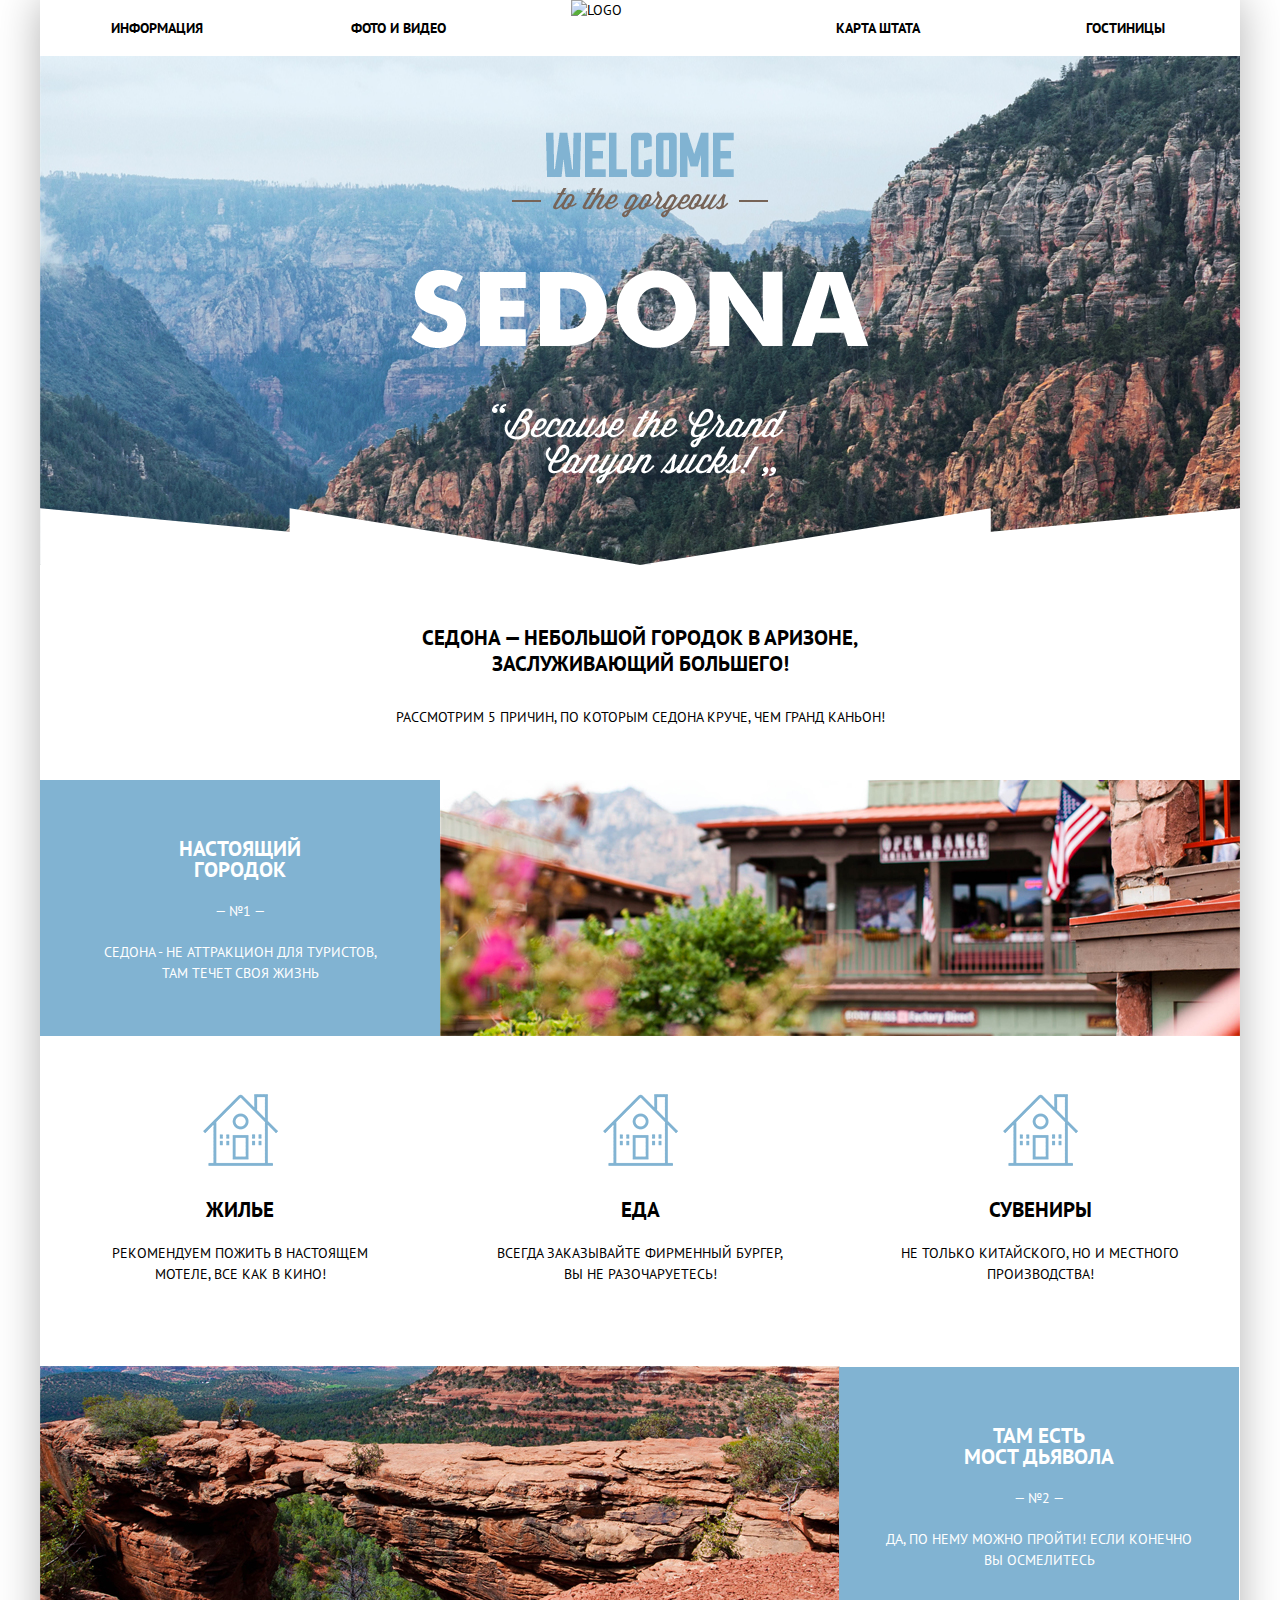
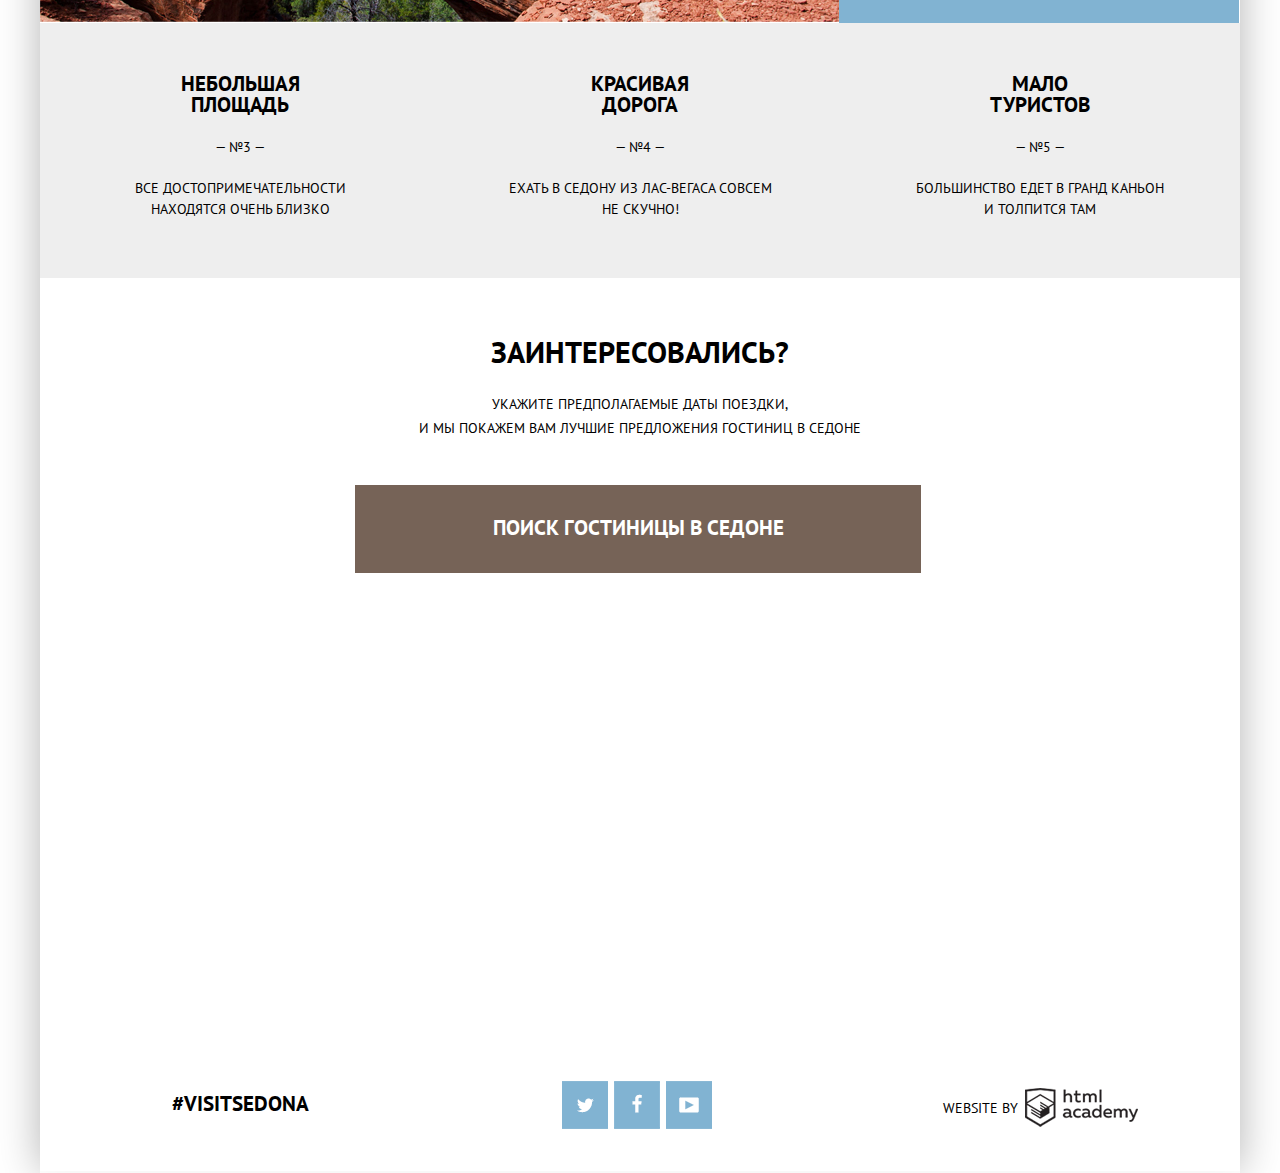
==== commit dc559de3: "финал(5)" ====
--- a/index.html
+++ b/index.html
@@ -8,158 +8,236 @@
     <link rel="stylesheet" href="css/style.css">
 </head>
 <body>
-  <div class="block">
-    <header class="main-header">
-      <nav class="menu">
-        <div>
-          <a href="#">информация</a>
-        </div>
-        <div>
-          <a href="#">фото и видео</a>
-        </div>
-        <div class="logo">
-          <a href="index.html"><img src="img/logo.png" width="138" height="71" alt="logo"></a>
-        </div>
-        <div>
-          <a href="#">карта штата</a>
-        </div>
-        <div>
-          <a href="catalog.html">гостиницы</a>
-        </div>
-      </nav>
-    </header>
-  <main>
-    <section class="back">
-      <img class="welcome" src="img/intro-welcome-text.png" width="256" height="86" alt="welcome">
-      <img class="sedona" src="img/sedona.png" width="458" height="78" alt="sedona">
-      <img class="bottom" src="img/index/because.png" width="296" height="80" alt="Because the Grand Canyon lucks!">
-      <img class="shape" src="img/shape.png" width="1200" height="57" alt="shape">
-    </section>
-    <section class="content">      
-      <h2>Седона-небольшой городок в аризоне, <br>заслуживающий большего!</h2>
-      <p>Рассмотрим 5 причин, по которым седона круче, чем гранд каньон!</p>
-    </section>
-    <section class="photo">
-      <div class="photo-content-left">
-        <h2 class="photo-text">настоящий<br> городок</h2>
-        <p class="nomber">&#8211; №1 &#8211;</p>
-        <p class="photo-text-p"> седона - не аттракцион для туристов, <br>там течет своя жизнь</p>
-              </div>
-
-      <div class="photo-photos-left">
-<!--        <img src="img/index/nomber.jpg" width="800" height="256" alt="hotel">-->
-      </div>
-    </section>
-    <section class="icons">
-      <div class="icons-item">
-<!--        <img src="img/1icons.jpg" width="75" height="72" alt="icons">-->
-        <h2>жилье</h2>
-        <p>рекомендуем пожить в настоящем <br>мотеле, все как в кино!</p>
-      </div>
-      <div class="icons-item">
-<!--        <img src="img/2icons.jpg" width="74" height="70" alt="icons">-->
-        <h2>еда</h2>
-        <p>всегда заказывайте фирменный бургер,<br> вы не разочаруетесь!</p>
-      </div>       
-      <div class="icons-item">
-<!--        <img src="img/3icons.png" width="64" height="76" alt="icons">-->
-        <h2>сувениры</h2>
-        <p>не только китайского,<br> но и местного производства!</p>
-      </div>       
-    </section> 
-    <section class="photo">
-      <div class="photo-photos-right">
-<!--        <img src="img/index/number.jpg" width="800" height="256" alt="hotel">-->
-      </div>
-      <div class="photo-content-right">
-        <h2 class="photo-text">Там есть мост дьявола</h2>
-        <p class="nomber">&#8211; №2 &#8211;</p>
-        <p class="photo-text-p"> да, по нему можно пройти!<br> если конечно вы осмелитесь</p> 
-      </div>
-    </section>
-    <section class="description">
-      <div class="description-text">
-        <b>небольшая<br> площадь</b>
-        <p class="numbers">&#8211; №3 &#8211;</p>
-        <p class="description-content">все достопримечательности<br> находятся очень близко</p>
-      </div>
-      <div class="description-text">
-        <b>красивая<br> дорога</b>
-        <p class="numbers">&#8211; №4 &#8211;</p>
-        <p class="description-content">ехать в седону из лас-вегаса совсем<br> не скучно!</p>
-      </div>       
-      <div class="description-text">
-        <b>мало<br> туристов</b>
-        <p class="numbers">&#8211; №5 &#8211;</p>
-        <p class="description-content">большинство едет в гранд каньон и<br> толпится там</p>
-      </div>       
-    </section>
-    <section class="interest">
-      <h2>заинтересовались?</h2>
-      <p>укажите предполагаемые даты поездки,<br> и мы покажем вам лучшие предложения гостиниц в седоне</p>
-      <a class="interest-search" href="#">поиск гостиницы в седоне</a>
-      <form class="search">
-        <div class="search-block">
-            <div class="row">
-          <label for="data"> Дата заезда:</label> <input class="sprite-calendar" type="text" id="data" placeholder="24 апреля 2016">
-                </div>
-             <div class="row">
-          <label  for="datas"> Дата выезда:</label>  <input class="sprite-calendar" type="text" id="datas" placeholder="4 июля 2016">
-            </div>
-            <div class="block-select">
-          <label for="grown">взрослые:</label>
-          <div class="select">
-            <a href="#"><span class="icon-minus"></span></a>
-            <input type="text" id="grown" placeholder="2">
-            <a href="#"><span class="icon-plus"></span></a>
-           </div>
-           <label for="child">дети:</label>
-           <div class="select">
-            <a href="#"><span class="icon-minus"></span></a>
-            <input type="text" id="child" placeholder="2">
-            <a href="#"><span class="icon-plus"></span></a>
-           </div>
-                </div>
-            <div class="search-btn">
-           <button class="btn">найти</button>
-                </div>
-        </div>
-      </form>
-    </section>
-    <section class="map">
-      <div>
-      </div>
-    </section>
-  </main>
-    <footer class="main-footer">
-      <section class="footer-contacts">
-        <p>#visitsedona</p>
-      </section>
-      <section class="footer-social">
-        <a class="social-btn sprite-t-icons" href="#"></a>
-        <a class="social-btn sprite-fb-icons" href="index.html"></a>
-        <a class="social-btn sprite-you-icons" href="index.html"></a>
-      </section>
-      <section class="footer-copyright">
-        <a href="https://htmlacademy.ru" target="_blank">
-          <p>Website by</p>
-          <span class="copyright"></span>
-        </a>
-      </section>
-    </footer>
-  </div>
-  <script>
-   var link = document.querySelector(".interest-search");
-	var popup = document.querySelector(".search");
-	var show = document.querySelector(".search-show");
-	link.addEventListener("click", function(event) {
-		event.preventDefault();
-		if (popup.classList.contains("search-show")) {
-			popup.classList.remove("search-show");
-		} else {
-			popup.classList.add("search-show");
-		}
-	});
-  </script>    
+    <div class="block">
+        <header class="main-header">
+            <nav class="menu">
+                <ul>
+                    <li>
+                        <a href="#">Информация</a>
+                    </li>
+                    <li>
+                        <a href="#">Фото и видео</a>
+                    </li>
+                    <li>
+                        <a href="#">Карта штата</a>
+                    </li>
+                    <li>
+                        <a href="hotels.html">Гостиницы</a>
+                    </li>
+                </ul>
+            </nav>
+            <div class="logo">
+                <a>
+                    <img src="../114289-sedona/img/logo.png" width="138" height="70" alt="logo">
+                </a>
+            </div>
+        </header>
+<main>
+        <section class="back">
+            <img src="img/wellcome.png" width="458" height="352" alt="Wellcome">
+            <img class="shape" src="img/shape.png" width="1200" height="57" alt="to Sedona">
+        </section>
+
+        <section class="content">
+            <h1>
+          Седона &mdash; небольшой городок в Аризоне,<br>
+          заслуживающий большего!
+        </h1>
+            <p>
+                Рассмотрим 5 причин, по которым Седона круче, чем Гранд Каньон!
+            </p>
+        </section>
+
+        <section class="photo">
+            <div class="photo-content-left">
+                <h2>
+            Настоящий <br>
+            городок
+          </h2>
+                <span>
+            &mdash; №1 &mdash;
+          </span>
+                <p>
+                    Седона - не аттракцион для туристов,
+                    <br> там течет своя жизнь
+                </p>
+            </div>
+            <div class="photo-photos-left">
+                <img src="img/index/nomber.jpg" width="800" height="256" alt="Sedona-town">
+            </div>
+        </section>
+
+        <section class="icons">
+            <div class="icons-item">
+                <div class="icon-house"></div>
+                <h2>
+            Жилье
+          </h2>
+                <p>
+                    Рекомендуем пожить в настоящем
+                    <br> мотеле, все как в кино!
+                </p>
+            </div>
+            <div class="icons-item">
+                <h2>
+            Еда
+          </h2>
+                <p>
+                    Всегда заказывайте фирменный бургер,
+                    <br> вы не разочаруетесь!
+                </p>
+            </div>
+            <div class="icons-item">
+                <h2>
+            Сувениры
+          </h2>
+                <p>
+                    Не только китайского, но и местного
+                    <br> производства!
+                </p>
+            </div>
+        </section>
+
+        <section class="photo">
+            <div class="photo-photos-right">
+                <img src="img/index/number.jpg" width="800" height="256" alt="Sedona-nature">
+            </div>
+            <div class="photo-content-right">
+                <h2>
+            Там есть <br>
+            мост дьявола
+          </h2>
+                <span>
+            &mdash; №2 &mdash;
+          </span>
+                <p>
+                    Да, по нему можно пройти! Если конечно
+                    <br> вы осмелитесь
+                </p>
+            </div>
+        </section>
+
+        <section class="description">
+            <div class="description-text">
+            <h2>            Небольшая <br>
+            площадь
+          </h2>
+
+                <span>
+            &mdash; №3 &mdash;
+          </span>
+                <p>
+                    Все достопримечательности
+                    <br> находятся очень близко
+                </p>
+            </div>
+            <div class="description-text">
+                <h2>
+            Красивая <br>
+            дорога
+          </h2>
+                <span>
+            &mdash; №4 &mdash;
+          </span>
+                <p>
+                    Ехать в Седону из Лас-Вегаса совсем
+                    <br> не скучно!
+                </p>
+            </div>
+            <div class="description-text">
+                <h2>
+            Мало <br>
+            туристов
+          </h2>
+                <span>
+            &mdash; №5 &mdash;
+          </span>
+                <p>
+                    Большинство едет в Гранд Каньон
+                    <br> и толпится там
+                </p>
+            </div>
+        </section>
+
+        <section class="interest">
+            <h3>
+            Заинтересовались?
+          </h3>
+            <p>
+                Укажите предполагаемые даты поездки,
+                <br> и мы покажем вам лучшие предложения гостиниц в Седоне
+            </p>
+            <a class="interest-search" href="#">
+            Поиск гостиницы в Седоне
+          </a>
+            <div class="search search-show">
+                <form class="search-block">
+                    <label for="data" class="search-data">
+                        Дата заезда:
+                    </label>
+                    <input class="data" id="data" type="text" name="check-in" value="24 апреля 2016" required>
+                    <span class="search-calendar"></span>
+
+                    <label for="datas" class="search-data">
+                        Дата выезда:
+                    </label>
+                    <input class="datas" id="date-out" type="text" name="check-out" value="4 июля 2016" required>
+                    <span class="search-calendar"></span>
+
+                    <label for="grown">
+                        <span class="search-grown">
+                Взрослые:
+              </span>
+                    </label>
+                    <button class="minus"></button>
+                    <input class="person" id="grown" type="text" name="adults" value="2" required>
+                    <button class="plus"></button>
+
+                    <label class="child" for="children">
+                        <span>
+                Дети:
+              </span>
+                    </label>
+                    <button class="minus"></button>
+                    <input class="person" id="children" type="text" name="children" value="0" required>
+                    <button class="plus"></button>
+
+                    <button class="btn">
+                        Найти
+                    </button>
+                </form>
+            </div>
+        </section>
+
+        <section class="map">
+
+            <iframe src="https://www.google.com/maps/embed?pb=!1m18!1m12!1m3!1d52385.190093652775!2d-111.83015963489098!3d34.85435832354933!2m3!1f0!2f0!3f0!3m2!1i1024!2i768!4f13.1!3m3!1m2!1s0x872da132f942b00d%3A0x5548c523fa6c8efd!2z0KHQtdC00L7QvdCwLCDQkNGA0LjQt9C-0L3QsCA4NjMzNiwg0KHQqNCQ!5e0!3m2!1sru!2sru!4v1462216345633" width="1200" height="592" style="border:0" allowfullscreen></iframe>
+
+            
+        </section>
+</main>
+        <footer class="main-footer opacity">
+            <div class="footer-contacts">
+                <a href="#">#visitsedona</a>
+            </div>
+            <div class="footer-social">
+                <a class="social-tw" href="#"></a>
+                <a class="social-fb" href="#"></a>
+                <a class="social-youtube" href="#"></a>
+            </div>
+            <div class="footer-copyright">
+                <a href="https://htmlacademy.ru/">
+                    <span>website by</span>
+                </a>
+            </div>
+        </footer>
+
+
+
+    </div>
+
+<script src="js/form.js"></script>
+
 </body>
-</html>+
+</html>
--- a/css/style.css
+++ b/css/style.css
@@ -1,34 +1,13 @@
-html {
-    background:#f2f2f2;
-    min-height:100%;
-    display: -webkit-flex;
-    display: -webkit-box;
-    display: -ms-flexbox;
-    display: flex;
-    -webkit-box-orient: vertical;
-    -webkit-box-direction: normal;
-    -webkit-flex-direction: column;
-    -ms-flex-direction: column;
-    flex-direction: column;
-}
-body {
-    font-family:"PTSans", "Arial", sans-serif;  
-    font-size:21px;
-    line-height:26px;
-    background: #fff;
-    color: #000;
-    font-weight:bold; 
-    text-transform: uppercase;
-}
 @font-face {
-  font-weight: normal;
-  font-style: normal;
-
-  font-family: "symbols-sedona";
-  src: url("../fonts/symbols-sedona.woff") format("woff"),
-       url("../fonts/symbols-sedona.woff2") format("woff2");
-}
-
+    font-family: "symbols-sedona";
+    src: url("../fonts/symbols-sedona.woff") format("woff"), url("../fonts/symbols-sedona.woff2") format("woff2");
+}
+@font-face {
+    font-weight: normal;
+    font-style: normal;
+    font-family: "symbols-sedona";
+    src: url("../fonts/symbols-sedona.woff") format("woff"), url("../fonts/symbols-sedona.woff2") format("woff2");
+}
 [class^="icon-"]::before,
 [class*=" icon-"]::before {
     display: inline-block;
@@ -45,702 +24,351 @@
     font-variant: normal;
     speak: none;
 }
-.icon-facebook::before { content: "\66"; } /* "f" */
-.icon-twitter::before { content: "\74"; } /* "t" */
-.icon-up-dir::before { content: "\25b2"; } /* "▲" */
-.icon-down-dir::before { content: "\25bc"; } /* "▼" */
-.icon-star::before { content: "\2605"; } /* "★" */
-.icon-check-off::before { content: "\2610"; font-size: 26px; } /* "☐" */
-.icon-check-on::before { content: "\2611"; font-size: 26px; } /* "☑" */
-.icon-calendar::before { content: "\e800"; } /* "" */
-.icon-plus::before { content: "\e801"; } /* "" */
-.icon-minus::before { content: "\e802"; } /* "" */
-.icon-youtube::before { content: "\f39e"; } /* "" */
-
-.social-btn:hover  {
-    background: #669ec0
+.icon-facebook::before {
+    content: "\66";
+}
+/* "f" */
+
+.icon-twitter::before {
+    content: "\74";
+}
+/* "t" */
+
+.icon-up-dir::before {
+    content: "\25b2";
+}
+/* "▲" */
+
+.icon-down-dir::before {
+    content: "\25bc";
+}
+/* "▼" */
+
+.icon-star::before {
+    content: "\2605";
+}
+/* "★" */
+
+.icon-check-off::before {
+    content: "\2610";
+}
+/* "☐" */
+
+.icon-check-on::before {
+    content: "\2611";
+}
+/* "☑" */
+
+.icon-calendar::before {
+    content: "\e800";
+}
+/* "" */
+
+.icon-bottom-back::before {
+    content: "\e801";
+}
+/* "" */
+
+.icon-minus::before {
+    content: "\e802";
+}
+/* "" */
+
+.icon-youtube::before {
+    content: "\f39e";
+}
+/* "" */
+
+body {
+    font-family: "PT Sans", "Arial", sans-serif;
+    font-size: 14px;
+    line-height: 21px;
+    text-transform: uppercase;
+    color: black;
+}
+h1 {
+    font-size: 21px;
+    line-height: 26px;
+    font-weight: bold;
+}
+h2 {
+    font-size: 21px;
+    line-height: 21px;
+    font-weight: bold;
+    color: white;
+}
+h3 {
+    font-size: 30px;
+    font-weight: bold;
+}
+a:link {
+    text-decoration: none;
 }
 .block {
-    margin: auto;
-    display:-webkit-box;
-    display:-webkit-flex;
-    display:-ms-flexbox;
-    display:flex;
-    -webkit-box-orient: vertical;
-    -webkit-box-direction: normal;
-    -webkit-flex-direction: column;
-    -ms-flex-direction: column;
-    flex-direction: column;
-    -webkit-box-flex:1;
-    -webkit-flex:auto;
-    -ms-flex:auto;
-    flex:auto;
-    max-width: 1200px;
-    min-width: 768px;
-    box-shadow: 0 0 25px #dbdbdb;
-}
-    
-.main-header {
-    width: 100%;
-    margin:auto;
-    display: -webkit-box;
-    display: -webkit-flex;
-    display: -ms-flexbox;
-    display: flex;
-    -webkit-flex-wrap: wrap;
-    -ms-flex-wrap: wrap;
-    flex-wrap: wrap;
-    box-sizing: border-box;
-    background: #fff;
+    width: 1200px;
+    margin: 0 auto;
+    box-shadow: 0 0 40px rgba(0, 0, 0, 0.3);
+}
+nav {
+    padding-left: 31px;
+}
+.nav-active a {
+    color: #766357;
+}
+.nav-active a:hover {
+    color: #604e43;
+}
+.nav-active a:active {
+    color: rgba(118, 99, 87, 0.3);
+}
+
+ul {
+    font-size: 0px;
+    text-align: left;    
+}
+li {
+    display: inline-block;
+    vertical-align: top;
+}
+.menu a {
     color: #000;
-/*    margin-left: 73px;*/
-}
-.menu {
-    display: -webkit-box;
-    display: -webkit-flex;
-    display: -ms-flexbox;
-    display: flex;
-    -webkit-justify-content: space-around;
-    -ms-flex-pack: distribute;
-    justify-content: space-around;
-    -webkit-box-align:center;
-    -webkit-align-items:center;
-    -ms-flex-align:center;
-    align-items:center;
-    -webkit-flex-wrap: wrap;
-    -ms-flex-wrap: wrap;
-    flex-wrap: wrap;
-    width: 100%;
-    height: 56px;
-    background: #fff;
-}
- .menu div {
-    font-size: 14px;
-    text-decoration: none;
-/*     width: 20%;*/
-/*
-    display: -webkit-box;
-    display: -webkit-flex;
-    display: -ms-flexbox;
-    display: flex;
-    -webkit-box-orient: horizontal;
-    -webkit-box-direction: normal;
-    -webkit-flex-direction: row;
-    -ms-flex-direction: row;
-    flex-direction: row;
-    -webkit-box-pack: center;
-    -webkit-justify-content: center;
-    -ms-flex-pack: center;
-    justify-content: center;
-    -webkit-box-align:center;
-    -webkit-align-items:center;
-    -ms-flex-align:center;
-    align-items:center; 
-*/
-}
-a {
-    text-decoration: none;
-    color: #000;
+    display: block;
+    width: 240px;
+    padding-top: 15px;
+    padding-bottom: 15px;
     font-size: 14px;
     line-height: 26px;
+    font-weight: bold;
+}
+.menu li:nth-child(3) {
+    position: relative;
+    left: 245px;
+}
+.menu li:nth-child(4) {
+    position: relative;
+    left: 255px;
+}
+.menu a:hover {
+    color: #81b3d2;
+}
+.menu a:active {
+    color: rgba(0, 0, 0, 0.3);
+}
+.logo {
+    width: 138px;
+    position: absolute;
+    top: 0;
+    left: 50%;
+    margin-left: -69px;
+} 
+.logo img {
+    max-width: 100%;
+    height: auto;
+}
+.back {
+    background: #e2eff8 url("../img/back.jpg");
+    background-position: 0 29%;
+    text-align: center;
+    padding-top: 76px;
+    height: 433px;
+}
+.back img {
+    display: block;
     margin-left: auto;
     margin-right: auto;
 }
-a:hover {
-    color: #81b3d2;
-}
-a:active {
-    color: #e5e5e5;
-}
-a:focus {
-    color: #766357;
-}
-.logo {
-    -webkit-box-align: start;
-    -webkit-align-items: flex-start;
-    -ms-flex-align: start;
-    -ms-grid-row-align: flex-start;
-    align-items: flex-start;
-    -webkit-align-self: center;
-    -ms-flex-item-align: center;
-    align-self: center;
-    text-decoration: none;   
-    margin-left: -33px;
-}
-.logo img {
-/*    background: url("img/index/logo.png");*/
-    margin-top: 23px;
-    z-index: 99;
+.shape {
+    margin-top: 24px;
+}
+.content {
+    background: white;
+    text-align: center;
+    padding-top: 46px;
+    padding-bottom: 36px;
+}
+.content p {
+    line-height: 26px;
+    padding-top: 13px;
+}
+.photo,
+.icons {
+    font-size: 0px;
+}
+.photo-content-left {
+    background: #81b3d2;
+    display: inline-block;
+    vertical-align: top;
+    width: 400px;
+    font-size: 14px;
+    text-align: center;
+    padding-top: 40px;
+    padding-bottom: 38px;
+}
+.photo-content-left h2,
+.photo-content-left span,
+.photo-content-left p {
+    display: block;
+}
+.photo-content-left span {
+    padding-top: 4px;
+    color: white;
+}
+.photo-content-left p {
+    padding-top: 6px;
+    color: white;
+}
+/*
+.reasons-grey {
+    background: #eeeeee;
+    color: black;
+    padding-top: 32px;
+    padding-bottom: 44px;
+  }
+*/
+
+/*
+.reasons-grey h2,
+.reasons-grey span,
+.reasons-grey p {
+    display: block;
+    color: black;
+}
+.reasons-grey span {
+    padding-top: 4px;
+    color: black;
+}
+.reasons-grey p {
+    padding-top: 6px;
+    color: black;
+}
+*/
+.photo-photos-left {
+    display: inline-block;
+    vertical-align: top;
+    line-height: 0;
+}
+.icons h2 {
+    color: black;
+    margin-top: 163px;
+    margin-bottom: 23px;
+}
+.icons-item {
     position: relative;
-    top: auto;
-}
-main {
-    width: 100%;
-    max-width: 1200px;
-    min-width: 768px;
-    margin: auto;
-    display: -webkit-box;
-    display: -webkit-flex;
-    display: -ms-flexbox;
-    display: flex;
-    -webkit-box-orient: vertical;
-    -webkit-box-direction: normal;
-    -webkit-flex-direction: column;
-    -ms-flex-direction: column;
-    flex-direction: column;
-    -webkit-box-flex: 1;
-    -webkit-flex-grow: 1;
-    -ms-flex-positive: 1;
-    flex-grow: 1;
-    -webkit-flex-wrap: wrap;
-    -ms-flex-wrap: wrap;
-    flex-wrap: wrap;
-    -webkit-flex-shrink: 1;
-    -ms-flex-negative: 1;
-    flex-shrink: 1;
-    box-sizing: border-box;
-    -webkit-box-pack: center;
-    -webkit-justify-content: center;
-    -ms-flex-pack: center;
-    justify-content: center;
-}
-.back {
-    background: url("../img/back.jpg") no-repeat;
-    background-size: cover;
-    width:100%;
-    height:509px;
-    display: -webkit-box;
-    display: -webkit-flex;
-    display: -ms-flexbox;
-    display: flex;
-    -webkit-box-orient: vertical;
-    -webkit-box-direction: normal;
-    -webkit-flex-direction: column;
-    -ms-flex-direction: column;
-    flex-direction: column;
-    -webkit-justify-content: space-around;
-    -ms-flex-pack: distribute;
-    justify-content: space-around;
-    z-index: 1;
-}   
-.back img {
-    display: block;
-    margin-left: auto;
-    margin-right: auto;
-    margin-top: 61px;
-}
-.back .top {
-    margin-top: 10px;
-}
-.back .top::after {
-    content:"";
-    display: block;
-    border-bottom: 2px solid #766357;
+    display: inline-block;
+    vertical-align: top;
+    width: 400px;
+    font-size: 14px;
+    text-align: center;
+    padding-bottom: 67px;
+}
+.icons-item::before {
+    content: "";
     position: absolute;
-    top: -30px;
-    width: 256px;
-    z-index: 99;
-}
-
-.shape {
-    width: 100%;
-    height: 4.75%;
-}
-.content {
-    width:100%;
-    height: 217px;
-    display: -webkit-box;
-    display: -webkit-flex;
-    display: -ms-flexbox;
-    display: flex;
-    -webkit-box-orient: vertical;
-    -webkit-box-direction: normal;
-    -webkit-flex-direction: column;
-    -ms-flex-direction: column;
-    flex-direction: column;
-}
-h2 {
-    color:#000;
-    font-size:21px;
-    font-weight:bold;
-    margin-top: 60px;
-    margin-left: auto;
-    margin-right: auto;
-    text-align: left;
-}
-p {
-    font-size: 14px;
-    color: #858585;
-    margin-left: auto;
-    margin-right: auto;
+    top: 58px;
+    left: 163px;
+    width: 75px;
+    height: 75px;
+    background-image: url("../img/services-icon.png");
+    background-repeat: no-repeat;
+}
+.icon-item:nth-child(2)::before {
+    background-position: -75px 1px;
+}
+.icon-item:nth-child(3)::before {
+    width: 64px;
+    margin-left: 4px;
+    background-position: -150px 0px;
+}
+.photo-photos-right {
+    display: inline-block;
+    vertical-align: top;
+    line-height: 0;
+}
+.photo-content-right {
+    margin-top: -255px;
+    margin-left: 799px;
+    background: #81b3d2;
+    display: inline-block;
+    vertical-align: top;
+    width: 400px;
+    font-size: 14px;
     text-align: center;
-}
-.photo {
-    display: -webkit-box;
-    display: -webkit-flex;
-    display: -ms-flexbox;
-    display: flex;
-    -webkit-box-orient: horizontal;
-    -webkit-box-direction: normal;
-    -webkit-flex-direction: row;
-    -ms-flex-direction: row;
-    flex-direction: row;
-    -webkit-justify-content: space-around;
-    -ms-flex-pack: distribute;
-    justify-content: space-around;
-    width:100%;
-    height: 256px;
-    box-sizing: content-box;
-    -webkit-box-flex: 1; -webkit-flex-grow: 1; 
-    -ms-flex-positive: 1; 
-    flex-grow: 1;
-    background-color: #81b3d2;
-}
-.photo-content-left {
-    width: 33.34%;
-    height: 256px;
-    display: -webkit-box;
-    display: -webkit-flex;
-    display: -ms-flexbox;
-    display: flex;
-    -webkit-box-orient: vertical;
-    -webkit-box-direction: normal;
-    -webkit-flex-direction: column;
-    -ms-flex-direction: column;
-    flex-direction: column;   
-    -webkit-box-pack: center;   
-    -webkit-justify-content: center;   
-    -ms-flex-pack: center;   
-    justify-content: center;
-    -webkit-align-self: center;
-    -ms-flex-item-align: center;
-    align-self: center;
-    box-sizing: content-box;
-    background: #81b3d2;
-}
-.photo-text {
+    padding-top: 40px;
+    padding-bottom: 38px;
+}
+.photo-content-right h2,
+.photo-content-right span,
+.photo-content-right p {
+    display: block;
+}
+.photo-content-right span {
+    padding-top: 4px;
+    color: white;
+}
+.photo-content-right p {
+    padding-top: 6px;
+    color: white;
+}
+.description {
+    font-size: 0px;
+    background: #eee;
+    color: #000;
+    padding-top: 32px;
+    padding-bottom: 44px;
+    margin-top: -20px;
+}
+.description-text {
+    display: inline-block;
+    vertical-align: top;
+    width: 400px;
+    font-size: 14px;
+    text-align: center;
+    color: #000;
+}
+.description-text h2 {
+    font-size: 21px;
+    line-height: 21px;
+    font-weight: bold;
+    padding-bottom: 5px;
+    color: #000;
+}
+.description-text span {
+    padding-top: 4px;
+    color: #000;
+}
+.description-text p {
+    padding-top: 6px;
+    color: #000;
+}
+.interest {
+    position: relative;
+    padding-top: 33px;
+    text-align: center;
+}
+.interest p {
+    line-height: 24px;
+    margin-bottom: 45px;
+}
+.interest a {
+    display: block;
+    width: 566px;
+    font-size: 21px;
+    line-height: 26px;
+    font-weight: bold;
     color: #fff;
-    margin-top: 55px;
-    margin-bottom: 0px;
-    text-align: center;
-}
-.nomber {
-    margin-bottom: 0px;
-    color: #fff;
-    text-align: center;
-}
-/*
-.nomber::after {
-    content: '';
-    position: relative;
-    display: block;
-    border-bottom: 2px solid #fff;
-    width: 9px;
-    top: -14px;
-    left: -15px;
-}
-.nomber::before {
-    content: '';
-    position: relative;
-    display: block;
-    border-bottom: 2px solid #fff;
-    width: 9px;
-    top: 14px;
-    right: -30px;
-}
-*/
-.photo-text-p {
-    color: #fff;
-    text-align: center;
-    margin-bottom: 55px;
-}
-.photo-photos-left {
-    width:66.66%;
-/*    height: 256px;*/
-    display: -webkit-box;
-    display: -webkit-flex;
-    display: -ms-flexbox;
-    display: flex;
-    -webkit-box-orient: vertical;
-    -webkit-box-direction: normal;
-    -webkit-flex-direction: column;
-    -ms-flex-direction: column;
-    flex-direction: column;
-    background: url("../img/index/nomber.jpg") no-repeat;
-    background-size: cover;
-}
-.photo-photos-left img,
-.photo-photos-right img {
-    margin-top: 0;
-}
-.photo-content-right {
-    width: 33.34%;
-    height: 256px;
-    display: -webkit-box;
-    display: -webkit-flex;
-    display: -ms-flexbox;
-    display: flex;
-    -webkit-box-orient: vertical;
-    -webkit-box-direction: normal;
-    -webkit-flex-direction: column;
-    -ms-flex-direction: column;
-    flex-direction: column;   
-    -webkit-box-pack: center;
-    -webkit-justify-content: center;
-    -ms-flex-pack: center;
-    justify-content: center;
-    -webkit-align-self: center;
-    -ms-flex-item-align: center;
-    align-self: center;
-    box-sizing: content-box;
-    background: #81b3d2;
-}
-.photo-photos-right {
-    width: 66.66%;
-/*    height: 256px;*/
-    background: url("../img/index/number.jpg") no-repeat;
-    background-size: cover;
-}
-.icons {
-   display: -webkit-box;
-    display: -webkit-flex;
-    display: -ms-flexbox;
-    display: flex;
-    -webkit-box-orient: horizontal;
-    -webkit-box-direction: normal;
-    -webkit-flex-direction: row;
-    -ms-flex-direction: row;
-    flex-direction: row;
-    -webkit-box-pack: center;
-    -webkit-justify-content: center;
-    -ms-flex-pack: center;
-    justify-content: center;
-    width: 100%;
-    height: 330px;
-    box-sizing: content-box;
-}
-.icons-item {
-    width: 33.3%;
-    height: 330px;
-    text-align: center;
-    background: url("../img/1icons.png") no-repeat center top;
-    margin-top:60px;
-/*
-    display: -webkit-box;
-    display: -webkit-flex;
-    display: -ms-flexbox;
-    display: flex;
-    -webkit-box-orient: vertical;
-    -webkit-box-direction: normal;
-    -webkit-flex-direction: column;
-    -ms-flex-direction: column;
-    flex-direction: column;
-    -webkit-justify-content: space-around;
-    -ms-flex-pack: distribute;
-    justify-content: space-around;
-    -webkit-box-align: center;
-    -webkit-align-items: center;
-    -ms-flex-align: center;
-    align-items: center;
-    -webkit-align-self: center;
-    -ms-flex-item-align: center;
-    align-self: center;
-*/
-}
-/*
-.icons-item img {
-    margin-top: 60px;
-    margin-bottom: 30px;
-}
-*/
-.icons-item:nth-child(2) {
-    background: url("../img/2icons.png") no-repeat center top;
-}
-.icons-item:nth-child(3) {
-    background: url("../img/3icons.png") no-repeat center top;
-}
-.icons-item h2 {
-    text-align: center;
-    margin-bottom: 30px;
-    margin-top: 113px;
-}
-.description {
-    display: -webkit-box;
-    display: -webkit-flex;
-    display: -ms-flexbox;
-    display: flex;
-    -webkit-box-pack: center;
-    -webkit-justify-content: center;
-    -ms-flex-pack: center;
-    justify-content: center;
-    background-color: #eee;
-    width: 100%;
-    height: 255px;
-}
-.description-text {
-    width: 33.34%;
-    height: 256px;
-    display: -webkit-box;
-    display: -webkit-flex;
-    display: -ms-flexbox;
-    display: flex;
-    -webkit-box-orient: vertical;
-    -webkit-box-direction: normal;
-    -webkit-flex-direction: column;
-    -ms-flex-direction: column;
-    flex-direction: column;
-    -webkit-box-pack: center;
-    -webkit-justify-content: center;
-    -ms-flex-pack: center;
-    justify-content: center;
-    -webkit-align-self: center;
-    -ms-flex-item-align: center;
-    align-self: center;
-    box-sizing: content-box;
-    text-align: center;
-}
-.description-text b {
-    text-align: center;
-    margin-top: 50px;
-    margin-bottom: 0px;
-}
-.numbers {
-    text-align: center;
-    margin-bottom: 0px;
-}
-.description-content {
-    text-align: center;
-    margin-bottom: 65px;
-}
-/*
-.numbers::after {
-    content: '';
-    display: block;
-    border-bottom: 2px solid #979797;
-    position: relative;
-    width: 9px;
-    top: -14px;
-    left: -15px;
-}
-.numbers::before {
-    content: '';
-    position: relative;
-    display: block;
-    border-bottom: 2px solid #979797;
-    width: 9px;
-    top: 14px;
-    right: -30px;
-}
-*/
-.interest {
-    width: 100%;
-    height: 290px;
-    display: -webkit-box;
-    display: -webkit-flex;
-    display: -ms-flexbox;
-    display: flex;
-    -webkit-box-orient: vertical;
-    -webkit-box-direction: normal;
-    -webkit-flex-direction: column;
-    -ms-flex-direction: column;
-    flex-direction: column;
-}
-
-.interest h2 {
-    font-size: 30px;
-    color: #000;
-    font-weight: bold;
-    line-height: 24px;
-    text-align: center;
-    text-transform: uppercase;
-}
-.interest p {
-    font-size: 14px;
-    text-align: center;
-    color: #333;
-}
-
-.interest .interest-search {
-    display: block;
-    color: #fff;
-    font-size: 21px;
-    text-decoration: none;
-    background-color: #766357;
-    width: 568px;
-    height: 86px;
-    text-align: center;
-    padding-top: 35px;
-}
-.map {
-    background: url("../img/index/map.jpg") no-repeat;
-    width: 100%;
-    height: 593px;
-}
-.main-footer {
-    display: -webkit-box;
-    display: -webkit-flex;
-    display: -ms-flexbox;
-    display: flex;
-    -webkit-box-orient: horizontal;
-    -webkit-box-direction: normal;
-    -webkit-flex-direction: row;
-    -ms-flex-direction: row;
-    flex-direction: row;
-    -webkit-flex-wrap: nowrap;
-    -ms-flex-wrap: nowrap;
-    flex-wrap: nowrap;
-    -webkit-justify-content: space-around;
-    -ms-flex-pack: distribute;
-    justify-content: space-around;
-    -webkit-box-align: center;
-    -webkit-align-items: center;
-    -ms-flex-align: center;
-    align-items: center;
-    background: #f9fbf6;
-    width: 100%;
-    height: 120px;
-    max-width: 1200px;
-    min-width: 768px;
-    margin:auto;
-    box-sizing: border-box;
-}
-.footer-contacts p {
-    color: #000;
-    font-size: 21px;
-    font-weight: bold;
-    line-height: 26px;
-    margin-left: 46px;
-}
-.footer-social {
-    text-align: center;
-}
-.social-btn  {
-    display: -webkit-inline-box; 
-    display: -webkit-inline-flex; 
-    display: -ms-inline-flexbox;
-    display: inline-flex;
-    color: #fff;
-    background: #81b3d2 url("../img/sprite/icons.png") no-repeat center;
-    width: 44px;
-    height: 44px;
-    text-align: center;
-}
-.social-btn:hover {
-     background: #669ec0 url("../img/sprite/icons.png") no-repeat center;
-}
-.social-btn:active {
-    background: #5496bd;
-}
-.footer-copyright {
-    display: -webkit-box;
-    display: -webkit-flex;
-    display: -ms-flexbox;
-    display: flex;
-    -webkit-box-pack: end;
-    -webkit-justify-content: flex-end;
-    -ms-flex-pack: end;
-    justify-content: flex-end;
-    -webkit-box-align: center;
-    -webkit-align-items: center;
-    -ms-flex-align: center;
-    align-items: center;
-}
-.footer-copyright a {
-    display: inline-flex;
-    margin-left: -40px;
-}
-.footer-copyright p {
-    color: #000;
-    font-size: 14px;
-    font-weight: 400;
-    line-height: 26px; 
-/*    margin-left: 40px;*/
-    width: 93px;
-}
-.footer-copyright span {
-  display: inline-block;
-  vertical-align: middle;
-  line-height: 26px;
-    margin-top: 10px;
-}
-.copyright {
-  width: 113px;
-  height: 40px;
-  background: url(../img/sprite/htmlacademy-logo.png) no-repeat;
-}
-.copyright:hover {
-  background-position: 0 -48px;
-}
-.copyright:active {
-    background-position: 0 -94px;
-}
-.sprite {
-    background-image: url(../img/sprite/icons.png);
-    background-repeat: no-repeat;
-    display: block;
-}
-
-.sprite-calendar {
-    width: 21px;
-    height: 22px;
-    background-position: -8px -8px;
-}
-
-.sprite-fb-icons {
-    background-position: -28px 6px; 
-}
-.sprite-fb-icons:hover {
-    background-position: -28px 6px;
-/*    color: #fff;*/
-}
-.sprite-fb-icons:active {
-    background: #5496bd url("../img/sprite/fb-icons-active.png") no-repeat center;
-}
-.sprite-t-icons {
-    background-position: -57px 8px;
-}
-.sprite-t-icons:hover {
-     background-position: -57px 8px;
-}
-.sprite-t-icons:active {
-     background: #5496bd url("../img/sprite/t-icons-active.png") no-repeat center;
-}
-.sprite-you-icons {
-    background-position: -59px -24px;
-}
-.sprite-you-icons:hover {
-     background-position: -59px -24px;
-}
-.sprite-you-icons:active {
-    background: #5496bd url("../img/sprite/you-icons-active.png") no-repeat center;
-}
-}
-h1 {
-    font-family: "Myriad Pro", "Arial", sans-serif;
-    line-height:26px;
-    color:#000;
-    font-size:21px;
-    text-transform:uppercase;
+    background: #766357;
+    margin-left: 315px;
+    padding-top: 30px;
+    padding-bottom: 32px;
 }
 .search {
-    width: 568px;
-    height: 398px;
-    display: -webkit-box;
-    display: -webkit-flex;
-    display: -ms-flexbox;
-    display: flex;
-    -webkit-box-orient: vertical;
-    -webkit-box-direction: normal;
-    -webkit-flex-direction: column;
-    -ms-flex-direction: column;
-    flex-direction: column;
-    -webkit-justify-content: space-around;
-    -ms-flex-pack: distribute;
-    justify-content: space-around;
     display: none;
+    position: absolute;
+    top: 1;
     background: #fff;
-    position: absolute;
-    left: calc(50% - 284px);
+    width: 457px;
+    margin-left: 315px;
+    padding: 54px 55px 52px 54px;
      -webkit-animation-name:search;
      animation-name:search; 
 -webkit-animation-duration:1.5s; 
@@ -749,8 +377,7 @@
 animation-timing-function:ease-out;
 -webkit-animation-fill-mode:forwards;
 animation-fill-mode:forwards;  
-
-  }
+}
 @-webkit-keyframes search {
     from {-webkit-transform: translate(0px, -1000px);
         transform: translate(0px, -1000px);}
@@ -759,747 +386,627 @@
     from {-webkit-transform: translate(0px, -1000px);
         transform: translate(0px, -1000px);}
 }
-.search-show {
-    display: -webkit-box;display: -webkit-flex;
-    display: -ms-flexbox;display: flex;
-    height: 396px;
+.show {
+    display: block;
+    -webkit-animation: "search" 0.9s;
+    animation: "show" 0.6s;
 }
 .search-block {
-    display: -webkit-box;
-    display: -webkit-flex;
-    display: -ms-flexbox;
-    display: flex;
-    -webkit-box-orient: vertical;
-    -webkit-box-direction: normal;
-    -webkit-flex-direction: column;
-    -ms-flex-direction: column;
-    flex-direction: column;
-    -webkit-box-pack: justify;
-    -webkit-justify-content: space-between;
-    -ms-flex-pack: justify;
-    justify-content: space-between;
-    -webkit-box-align: center;
-    -webkit-align-items: center;
-    -ms-flex-align: center;
-    align-items: center;
-    width: 100%;
-    height: 287px;
-}
-.row {
-    display: -webkit-box;
-    display: -webkit-flex;
-    display: -ms-flexbox;
-    display: flex;
-    -webkit-box-pack: center;
-    -webkit-justify-content: center;
-    -ms-flex-pack: center;
-    justify-content: center;
-    -webkit-box-align: center;
-    -webkit-align-items: center;
-    -ms-flex-align: center;
-    align-items: center;
-}
-.sprite-calendar {
-    background-image: url("../img/sprite/icons.png");
+    font-size: 0;
+}
+.search-block label {
+    display: inline-block;
+    vertical-align: middle;
+    width: 110px;
+    font-size: 14px;
+    line-height: 38px;
+    font-weight: bold;
+    text-transform: uppercase;
+    margin-bottom: 29px;
+}
+.search-block input {
+    display: inline-block;
+    vertical-align: top;
+    background: #f2f2f2;
+    border: none;
+    font-size: 14px;
+    line-height: 36px;
+    font-weight: bold;
+    text-transform: uppercase;
+    color: black;
+}
+
+.data {
+    display: inline-block;
+    vertical-align: top;
+    padding-left: 15px;
+    width: 331px;
+}
+.datas {
+    display: inline-block;
+    vertical-align: top;
+    padding-left: 12px;
+    width: 334px;
+}
+.person {
+    width: 38px;
+    text-align: center;
+}
+.search-calendar {
+    width: 21px;
+    height: 38px;
+    display: inline-block;
+    background-image: url("../img/calender-icon.png");
     background-repeat: no-repeat;
-    background-color: #c2c2c2;
-    width: 22px;
-    height: 22px;
-    background-position: 317px 2px;
-}
-.sprite-calendar:hover { 
-    background-image: url("../img/sprite/calendar-hover-.png");
+    position: absolute;
+    left: 484px;
+}
+.search-calendar:hover {
+    background-position: center;
+}
+.search-calendar:active {
+    background-position: bottom;
+}
+.search-block input:hover {
+    background: #ebebeb;
+}
+.search-block input:active {
+    background: white;
+    outline: 2px solid #e5e5e5;
+}
+button.minus,
+button.plus {
+    display: inline-block;
+    vertical-align: top;
+    width: 38px;
+    height: 38px;
+    background-image: url(../img/plus-minus.png);
     background-repeat: no-repeat;
-    width: 22px;
-    height: 22px;
-    background-position: 325px 10px;
-    background-color: #000;
-}
-.search label,
-.select label {
-    font-size: 14px;
-    line-height: 26px;
-    font-family: "PTSans", "Arial", sans-serif;
-    color: #000;
-    text-transform: uppercase;
-    margin-right: 10px;
-}
-.search input[type="text"] {
-    width: 345px;
-    height: 38px;
     border: none;
-    background-color: #f2f2f2;
-    padding-left: 15px;
-    position: relative;
-}
-/*
-.search input::before {
-    background: url(../img/sprite/calendar.png) no-repeat;
-    position: absolute;
-    top: 0px;
-    right: 0px;
-}
-*/
-.search input:hover {
-    background-color: #ebebeb;
-}
-.search input:active {
-    background-color: #fff;
-    border: 1px solid #e5e5e5;
-  
-}
-.search input:focus {
-    background: #fff;
-    border: 1px solid #e5e5e5;
-}
-.block-select {
-    display: -webkit-box;
-    display: -webkit-flex;
-    display: -ms-flexbox;
-    display: flex;
-    -webkit-justify-content: space-around;
-    -ms-flex-pack: distribute;
-    justify-content: space-around;
-    -webkit-box-align: center;
-    -webkit-align-items: center;
-    -ms-flex-align: center;
-    align-items: center;
-    width: 508px;
-    margin-left: 3px;
-}
-.select {
-    display: -webkit-box;
-    display: -webkit-flex;
-    display: -ms-flexbox;
-    display: flex;
-    -webkit-box-pack: center;
-    -webkit-justify-content: center;
-    -ms-flex-pack: center;
-    justify-content: center;
-}
-.select input[type="text"] {
-    width: 38px;
-    height: 36px;
-    background-color: #f2f2f2;
-    border: none;
-    text-align: center;
-    padding-left: 0px;
-}
-.select a {
-    display: block;
-    color: #a9a9a9;
-    background: #f2f2f2;
-    width: 38px;
-    height: 29px;
-    font-family: "icomoon";
-    font-size: 14px;
-    line-height: 26px;
-    text-align: center;
-    padding-top: 9px;
-}
-.icon-minus:hover,
-.icon-plus:hover {
-    color: #000;
-}
-.select .icon-minus:active,
-.select .icon-plus:active {
-    color: #81b3d2;
-}
-/*
-.search-btn {
-    margin-top: 55px;
-}
-*/
-.search-btn .btn {
-    width: 465px;
-    height: 60px;
-    color: #fff;
+    outline: none;
+    padding: 0;
+    margin: 0;
+    box-shadow: none;
+}
+button.minus {
+    background-position: -38px 0;
+}
+button.minus:hover {
+    background-position: -38px -38px;
+}
+button.minus:active {
+    background-position: -38px -76px;
+}
+button.plus:hover {
+    background-position: 0 -38px;
+}
+button.plus:active {
+    background-position: 0 -76px;
+}
+form label.child {
+    width: 62px;
+    padding-left: 53px;
+}
+button.btn {
+    width: 460px;
+    padding-top: 16px;
+    padding-bottom: 16px;
+    margin-top: 26px;
     background: #81b3d2;
     border: none;
     font-size: 21px;
     line-height: 26px;
+    font-weight: bold;
     text-transform: uppercase;
-}
-.search-btn .btn:hover {
+    color: white;
+}
+button.btn:hover {
     background: #669ec0;
 }
-.search-btn .btn:active {
+button.btn:active {
+    color: #94b9d2;
+    background: #5496bd;
+}
+footer {
+    background-color: rgba(255, 255, 255, 0.8);
+    font-size: 0;
+}
+.opacity {
+    position: absolute;
+    margin-top: -126px;
+}
+.footer-contacts,
+.footer-social,
+.footer-copyright {
+    display: inline-block;
+    vertical-align: top;
+    width: 400px;
+    text-align: center;
+    padding-top: 36px;
+    padding-bottom: 44px;
+}
+.footer-contacts a {
+    display: block;
+    margin-top: 10px;
+    font-size: 21px;
+    line-height: 26px;
+    font-weight: bold;
+    text-transform: uppercase;
+    color: black;
+}
+.footer-social a {
+    display: inline-block;
+    vertical-align: top;
+    width: 46px;
+    height: 48px;
+    background-image: url(../img/social-icon.png);
+    background-repeat: no-repeat;
+    margin-right: 6px;
+}
+.social-tw:hover {
+    background-position: -46px 0;
+}
+.social-tw:hover {
+    background-position: -92px 0;
+}
+.social-fb {
+    background-position: 0 -48px;
+}
+.social-fb:hover {
+    background-position: -46px -48px;
+}
+.social-fb:active {
+    background-position: -92px -48px;
+}
+.social-youtube {
+    background-position: 0 -96px;
+}
+.social-youtube:hover {
+    background-position: -46px -96px;
+}
+.social-youtube:active {
+    background-position: -92px -96px;
+}
+.footer-copyright a {
+    display: inline-block;
+    vertical-align: middle;
+    width: 82px;
+    font-size: 14px;
+    line-height: 26px;
+    font-weight: normal;
+    color: black;
+    text-align: left;
+    padding-top: 7px;
+    padding-bottom: 7px;
+    padding-right: 113px;
+/*    margin-left: 102px;*/
+    margin-top: 7px;
+    background-image: url(../img/academy-logo.png);
+    background-repeat: no-repeat;
+    background-position: top right;
+}
+.footer-copyright a:hover {
+    background-image: url(../img/academy-logo.png);
+    background-repeat: no-repeat;
+    background-position: 82px -42px;
+}
+.footer-copyright a:active {
+    background-image: url(../img/academy-logo.png);
+    background-repeat: no-repeat;
+    background-position: 82px -84px;
+}
+.footer-copyright span {
+    display: inline-block;
+    vertical-align: top;
+}
+
+/*hotels*/
+.filter,
+.found {
+    font-size: 0px;
+}
+.filter {
+    background: #63696f url(../img/background-hotels.jpg);
+    padding-top: 14px;
+    padding-left: 73px;
+    padding-right: 73px;
+}
+.infra {
+    display: inline-block;
+    vertical-align: top;
+    width: 240px;
+    font-size: 14px;
+    line-height: 21px;
+    color: white;
+}
+.infra:first-child {
+    width: 256px;
+}
+
+.infra label,
+.house label {
+    display: block;
+    padding-top: 12px;
+    padding-bottom: 13px;
+}
+.infra h2,
+.house h2 {
+    font-size: 16px;
+    line-height: 21px;
+}
+input[type="checkbox"] {
+    display: none;
+}
+label.checkbox::before {
+    content: "\2610";
+    font-family: "symbols-sedona";
+    font-size: 27px;
+    display: inline-block;
+    vertical-align: top;
+    width: 28px;
+}
+input[type="checkbox"]:checked + label.checkbox::before {
+    content: "\2611";
+    font-family: "symbols-sedona";
+    font-size: 27px;
+    display: inline-block;
+    vertical-align: top;
+    width: 28px;
+}
+input[type="checkbox"]:disabled + label.checkbox::before {
+    content: "\2611";
+    font-family: "symbols-sedona";
+    font-size: 27px;
     color: rgba(255, 255, 255, 0.3);
-    background: #5496bd;
-}
-.filter {
-    display: -webkit-box;
-    display: -webkit-flex;
-    display: -ms-flexbox;
-    display: flex;
-    -webkit-box-orient: horizontal;
-    -webkit-box-direction: normal;
-    -webkit-flex-direction: row;
-    -ms-flex-direction: row;
-    flex-direction: row;
-    -webkit-justify-content: space-around;
-    -ms-flex-pack: distribute;
-    justify-content: space-around;
-    width: 100%;
-    height: 230px;
-    background: #fff url("../img/filter.jpg") no-repeat;
-}
-
-    
-.check {
-    height: 157px;
-    display: -webkit-box;
-    display: -webkit-flex;
-    display: -ms-flexbox;
-    display: flex;
-    -webkit-box-orient: vertical;
-    -webkit-box-direction: normal;
-    -webkit-flex-direction: column;
-    -ms-flex-direction: column;
-    flex-direction: column;
-    -webkit-justify-content: space-around;
-    -ms-flex-pack: distribute;
-    justify-content: space-around;
-    -webkit-box-align: start;
-    -webkit-align-items: flex-start;
-    -ms-flex-align: start;
-    align-items: flex-start;  
-    margin-top: 28px;
-    margin-left: -51px;
-    margin-right: 23px;
-}
-html[data-useragent*='MSIE 10.0'] .check {
-  margin-top: 1px;
-    margin-left: -60px;
-    margin-right: 23px;
-    display: block;
-    width: 200px;
-}
-
- 
-.icon-check-on {
-    margin-bottom: 22px;
+}
+.house {
+    width: 470px;
+    display: inline-block;
+    vertical-align: top;
+    font-size: 14px;
+    line-height: 21px;
+    color: #fff;
+}
+button {
+    display: block;
+}
+.filter-hotels {
+    display: inline-block;
+    vertical-align: top;
+    width: 328px;
     font-size: 14px;
     line-height: 21px;
     font-weight: normal;
-    color: #fff;
-}
-.icon-check-off {
-    margin-bottom: 22px;
-    font-size: 14px;
-    line-height: 21px;
-    font-weight: normal;
-    color: #fff;
-}
-.check p {
+    color: white;
+}
+.filter-hotels h2 {
     font-size: 16px;
     line-height: 21px;
-      color: #fff;
-    text-transform: uppercase;
-    font-weight: bold;
-    font-family: "PT Sans", "Arial", sans-serif;
-    text-align: center;
-    margin-left: 50px;
-    margin-bottom: 25px;
-}
-html[data-useragent*='MSIE 10.0'] .check p {
-    font-size: 16px;
-    line-height: 21px;
-      color: #fff;
-    text-transform: uppercase;
-    font-weight: bold;
-    font-family: "PT Sans", "Arial", sans-serif;
-    text-align: center;
-    margin-left: 54px;
-    margin-bottom: 25px;
-}
-.check label {
-    margin-left: 43px;
-}
-html[data-useragent*='MSIE 10.0'] .check label {
-    margin-left:55px;
-    margin-bottom:20px;
-    display: inline-block;
-}
-.check input,
-.type input {
-    display: none;
-}
-.type {
-    display: -webkit-box;
-    display: -webkit-flex;
-    display: -ms-flexbox;
-    display: flex;
-    -webkit-box-orient: vertical;
-    -webkit-box-direction: normal;
-    -webkit-flex-direction: column;
-    -ms-flex-direction: column;
-    flex-direction: column;
-    -webkit-justify-content: space-around;
-    -ms-flex-pack: distribute;
-    justify-content: space-around;
-    -webkit-box-align: start;
-    -webkit-align-items: flex-start;
-    -ms-flex-align: start;
-    align-items: flex-start;
-    height: 157px;
-    margin-top: 28px;
-    margin-left: -47px;
-}
-html[data-useragent*='MSIE 10.0'] .type {
-   height: 157px;
-    margin-top: 30px;
-    margin-left: -102px;
-    display: block;
-    width: 200px;
-}
-.type p {
-    margin-left: 5px;
-    margin-bottom: 25px;
-    font-size: 16px;
-    line-height: 21px;
-      color: #fff;
-    text-transform: uppercase;
-    font-weight: bold;
-    font-family: "PT Sans", "Arial", sans-serif;
-}
-html[data-useragent*='MSIE 10.0'] .type p {
-    margin-left: -11px;
-    margin-bottom: 25px;
-    margin-top: -12px;
-    font-size: 16px;
-    line-height: 21px;
-      color: #fff;
-    text-transform: uppercase;
-    font-weight: bold;
-    font-family: "PT Sans", "Arial", sans-serif;
-}
-html[data-useragent*='MSIE 10.0'] .type label {
-    margin-left:43px;
-    margin-bottom:20px;
-    display: inline-block;
-}
-.filter-range {
-    width: 318px;
-    color: #fff;
-    text-transform: uppercase;
-    font-weight: 400;
-    font-family: "PT Sans", "Arial", sans-serif;
-    margin-left: 170px;
-}
-.filter-range p {
-    font-weight: bold;
-    font-size: 16px;
-    line-height: 21px;
-    color: #fff;
-    margin-right: 117px;
-}
-.price-controls {
-    display: -webkit-box;
-    display: -webkit-flex;
-    display: -ms-flexbox;
-    display: flex;
-    -webkit-flex-wrap: wrap;
-    -ms-flex-wrap: wrap;
-    flex-wrap: wrap;
-    height: 36px;
+    margin-bottom: 10px
+}
+.filter-price {
+    width: 316px;
+    height: 32px;
+    margin-left: 11px;
     margin-bottom: 20px;
-    border: 2px solid #fff;
+    border: 2px solid white;
     border-radius: 2px;
     font-size: 0;
     position: relative;
-    margin-left: 17px;
-}
-.price-controls::after {
-    content:"";
+}
+.filter-price::after {
+    content: "";
     position: absolute;
     top: 50%;
     left: 50%;
+    -webkit-transform: translate(-50%, -50%);
+    transform: translate(-50%, -50%);
     width: 2px;
     height: 22px;
-    background: #fff;
-    -webkit-transform: translate(-50%, -50%);
-    transform: translate(-50%, -50%);
-}
-.price-controls label {
-    display: -webkit-inline-box;
-    display: -webkit-inline-flex;
-    display: -ms-inline-flexbox;
-    display: inline-flex;
-    -webkit-flex-wrap: nowrap;
-    -ms-flex-wrap: nowrap;
-    flex-wrap: nowrap;
-    font-size: 14px;
-    line-height: 38px;
-    vertical-align: top;
-    color: #fff;
+    background: white;
+}
+.filter-price label {
+    display: inline-block;
+    vertical-align: top;
+    font-size: 14px;
+    line-height: 32px;
     cursor: pointer;
 }
-.price-controls .min-price,
-.price-controls .max-price {
-    width: 60px;
+.filter-price .min-price,
+.filter-price .max-price {
+    width: 90;
     padding-left: 65px;
-}
-.price-controls input {
+    padding-top: 0;
+    padding-bottom: 0;
+}
+.filter-price input {
     width: 50px;
     margin: 0;
-    color: inherit;
-    font: inherit;
     background: none;
     border: none;
     outline: none;
-}
-.range-controls {
+    font: inherit;
+    color: inherit;
+}
+.filter-range {
     position: relative;
     margin-bottom: 32px;
-    margin-left: 17px;
-}
-.range-controls .scale {
+}
+.filter-range .scale {
+    width: 316px;
+    margin-left: 14px;
     height: 2px;
     background: rgba(255, 255, 255, 0.3);
 }
-.range-controls .bar {
+.filter-range .bar {
+    height: 2px;
     width: 80%;
-    height: 2px;
-    background: #fff;
-}
-.range-toggle {
-    position: absolute;
-    top: -9px;
+    background: white;
+}
+.filter-toggle {
     width: 4px;
     height: 4px;
     background: #ababab;
-    border: 8px solid #fff;
+    border: 8px solid white;
     border-radius: 50%;
-    box-shadow: 2 2px 1px 0 rgba(0, 1, 1, 0.2);
+    box-shadow: 0 2px 1px 0 rgba(0, 1, 1, 0.2);
     cursor: pointer;
-}
-.range-toggle-min {
-    left:0;
-}
-.range-toggle-max {
-    left: 80%
-}
-.range-toggle:hover {
+    position: absolute;
+    top: -9px;
+}
+.filter-toggle:hover {
     background: #1c4f80;
 }
-.btn-transparent {
+.filter-toggle-min {
+    left: 11px;
+}
+.filter-toggle-max {
+    left: 80%;
+}
+.filter-btn {
     display: block;
     margin: 0 auto;
+    margin-bottom: 33px;
     padding: 6px 35px;
+    background: transparent;
+    border: 2px solid white;
+    outline: none;
     font-size: 14px;
     line-height: 20px;
-    color: #fff;
+    color: white;
     text-transform: uppercase;
-    background: transparent;
-    border: 2px solid #fff;
-    border-radius: 2px;
-    outline: none;
-    cursor: pointer;
-    margin-left: 99px;
-}
-.btn-transparent:hover {
-    color: #000;
-    background: #fff;
-}
-
+}
+.filter-btn:hover {
+    color: black;
+    background: white;
+}
 .found {
-    display: -webkit-box;
-    display: -webkit-flex;
-    display: -ms-flexbox;
-    display: flex;
-    -webkit-box-orient: horizontal;
-    -webkit-box-direction: normal;
-    -webkit-flex-direction: row;
-    -ms-flex-direction: row;
-    flex-direction: row;
-    -webkit-box-align: center;
-    -webkit-align-items: center;
-    -ms-flex-align: center;
-    align-items: center;
-    -webkit-flex-wrap: wrap;
-    -ms-flex-wrap: wrap;
-    flex-wrap: wrap;
-    width: 100%;
-    height: 75px;
+    border-bottom: 1px solid #e5e5e5;
 }
 .found-block {
-    display: -webkit-box;
-    display: -webkit-flex;
-    display: -ms-flexbox;
-    display: flex;
-    -webkit-justify-content: space-around;
-    -ms-flex-pack: distribute;
-    justify-content: space-around;
-    -webkit-box-align: center;
-    -webkit-align-items: center;
-    -ms-flex-align: center;
-    align-items: center;
-/*
-    max-width: 588px;
-    min-width: 525px;
-*/
-    height: 30px;
-    width: 54%;
-}
-.found h2 {
-    font-weight: bold;
+    display: inline-block;
+    vertical-align: top;
+    text-align: left;
+}
+.found-block h3 {
     font-size: 21px;
-    line-height: 26px;
-    color: #000;
-    text-align: center;
-    text-transform: uppercase;
-    margin: 0;
-    margin-left: 77px;
-    margin-right: 29px;
-}
-.found p {
+    width: 163px;
+    padding-left: 73px;
+    margin-top: 33px;
+    margin-bottom: 33px;
+}
+.found-block ul {
+    width: 600px margin: 0;
+    padding: 0;
+    text-align: left;
+    font-size: 0px;
+}
+.found-block .found-sorting li {
+    display: inline-block;
+    vertical-align: top;
+    width: 82px;
+    margin-top: 36px;
     font-size: 12px;
     line-height: 18px;
-    color: #878787;
     text-transform: uppercase;
-    margin-right: 38px;
-    font-weight: normal;
-}
-.found .active {
+}
+.active {
+    margin-left: 32px;
+}
+.active a {
     color: #81b3d2;
+    border: none;
     font-size: 12px;
-    font-weight: normal;
     line-height: 18px;
-    margin-left: -8px;
-}
-.found .sort {
+    text-transform: uppercase;
+}
+.sort a {
+    color: #cacaca;
     border-bottom: 1px dotted #81b3d2;
-    text-decoration: none;
-    color: #d1d1d1;
     font-size: 12px;
-    font-weight: normal;
     line-height: 18px;
-    margin-left: 27px;
-}
-.sort:hover {
-    color: #9ac2db;
-}
-.sort:active {
-    color: #000;
+    text-transform: uppercase;
+}
+.sort a:hover {
+    color: #89b8d5;
+    border-bottom: 1px dotted #81b3d2;
+}
+.sort a:active {
+    color: black;
+    border-bottom: 0px;
+}
+.active a,
+.active a:hover,
+.active a:active {
+    color: #81b3d2;
+    border: none;
 }
 .arrows {
-    display: -webkit-box;
-    display: -webkit-flex;
-    display: -ms-flexbox;
-    display: flex;
-    font-size: 23px;
-/*    width: 47%;*/
-    margin-left: 420px;
-}
-.arrows .icon-up-dir {
-/*    margin-left: 385px;*/
-    color: #ccc;
-    font-size: 23px;
+    display: inline-block;
+    vertical-align: top;
+    text-align: left;
+}
+.arrow {
+    font-size: 0px;
+    margin-top: 34px;
+    margin-left: 490px;
+}
+.arrow a {
+    display: inline-block;
+    vertical-align: middle;
+    padding: 0;
+}
+.icon-up-dir {
+    display: inline-block;
+    vertical-align: middle;
+    width: 21px;
+    content: "0x25b2";
+    font-size: 21px;
+    line-height: 21px;
+    color: #cccccc;
+
 }
 .icon-down-dir {
-    color: #81b3d2;
-    font-size: 23px;
-/*    margin-left: -20px;*/
+    display: inline-block;
+    vertical-align: middle;
+    width: 21px;
+    content: "0x25bc";
+    font-size: 21px;
+    line-height: 21px;
+    color: #cccccc;
+
 }
 .icon-up-dir:hover,
 .icon-down-dir:hover {
-    color: #000;
+    color: black;
 }
 .icon-up-dir:active,
 .icon-down-dir:active {
     color: #81b3d2;
 }
-.hotels {
-    display: -webkit-box;
-    display: -webkit-flex;
-    display: -ms-flexbox;
-    display: flex;
-    -webkit-box-orient: vertical;
-    -webkit-box-direction: normal;
-    -webkit-flex-direction: column;
-    -ms-flex-direction: column;
-    flex-direction: column;
-    width: 100%;
-    height: 454px;
+.active-dir,
+.active-dir:hover,
+.active-dir:active {
+    color: #81b3d2;
 }
 .amara {
-    display: -webkit-box;
-    display: -webkit-flex;
-    display: -ms-flexbox;
-    display: flex;
-    -webkit-box-orient: vertical;
-    -webkit-box-direction: normal;
-    -webkit-flex-direction: column;
-    -ms-flex-direction: column;
-    flex-direction: column;
-    -webkit-box-pack: center;
-    -webkit-justify-content: center;
-    -ms-flex-pack: center;
-    justify-content: center;
-    -webkit-flex-wrap: wrap;
-    -ms-flex-wrap: wrap;
-    flex-wrap: wrap;
-    -webkit-align-content: center;
-    -ms-flex-line-pack: center;
-    align-content: center;
-    height: 153px;
-    width: 100%;
-    border-top: 1px solid #e5e5e5;
-}
-
-.amara:nth-child(3) {
-    border-bottom: 1px solid #e5e5e5;  
-}
-.amara .prev {
-    margin-left: 90px;
-    display: -webkit-box;
-    display: -webkit-flex;
-    display: -ms-flexbox;
-    display: flex;
-    -webkit-box-orient: vertical;
-    -webkit-box-direction: normal;
-    -webkit-flex-direction: column;
-    -ms-flex-direction: column;
-    flex-direction: column;
-    -webkit-box-pack: justify;
-    -webkit-justify-content: space-between;
-    -ms-flex-pack: justify;
-    justify-content: space-between;
-    width: 80%;
-    height: 93px;
-}
-html[data-useragent*='MSIE 10.0'] .amara .prev {
-     width: 80%;
-    height: 93px;
-    margin-left: 76px;
-}
-.prev h2 {
-    margin-top: -94px;
-    margin-left: 165px;
-    margin-bottom: -11px;
-}
-html[data-useragent*='MSIE 10.0'] .prev h2 {
-    margin-top: -94px;
-    margin-left: 162px;
-    margin-bottom: -11px;
-}
-html[data-useragent*='MSIE 10.0'] .prev .desert {
-    margin-top: -94px;
-    margin-left: 161px;
-    margin-bottom: -11px;
+    font-size: 0px;
+    border-bottom: 1px solid #e5e5e5;
+}
+.prev {
+    display: inline-block;
+    vertical-align: middle;
+    width: 165px;
+    padding-top: 30px;
+    padding-bottom: 19px;
+    padding-left: 73px;
+}
+.name {
+    display: inline-block;
+    vertical-align: top;
+    width: 782px;
+    font-weight: bold;
+    font-size: 21px;
+    line-height: 21px;
+    padding-top: 11px;
+}
+.name a {
+    color: black;
+}
+.name a:hover {
+    color: #c3dbe9;
+}
+.name a:active {
+    color: #eeeeee;
 }
 .spa {
-    margin-left: 165px;
-    text-align: left;
-}
-html[data-useragent*='MSIE 10.0'] .spa {
-    margin-left: 161px;
-}
-html[data-useragent*='MSIE 10.0'] .motel {
-    margin-left: 164px;
-}
-html[data-useragent*='MSIE 10.0'] .motel span {
-    margin-left: -6px;
-}
-html[data-useragent*='MSIE 10.0'] .villas {
-    margin-right: -26px;
-}
-html[data-useragent*='MSIE 10.0'] .appart {
-    margin-right: -112px;
-}
-html[data-useragent*='MSIE 10.0'] .appart span {
-    margin-right: 95px;
-    margin-left: -12px;
+    display: inline-block;
+    vertical-align: top;
+    width: 110px;
+    font-weight: normal;
+    font-size: 14px;
+    line-height: 8px;
+}
+.price {
+    display: inline-block;
+    vertical-align: top;
+    width: 142px;
+    font-weight: normal;
+    font-size: 14px;
+    line-height: 8px;
+}
+.spa a,
+.price a {
+    display: block;
+    background: #766357;
+    color: white;
+    font-weight: bold;
+    padding-left: 16px;
+    padding-right: 10px;
+    padding-top: 10px;
+    padding-bottom: 8px;
+    margin-top: 20px;
+}
+.spa a {
+    background: #81b3d2;
+}
+.spa a:hover {
+    color: white;
+    background: #669ec0;
+}
+.spa a:active {
+    color: #94b9d2;
+    background: #5496bd;
+}
+.price a:hover {
+    color: white;
+    background: #604e43;
+}
+.price a:active {
+    color: #928a85;
+    background: #503e33;
+}
+.stars {
+    display: inline-block;
+    vertical-align: top;
+    text-align: right;
+    margin-top: 29px;
+    font-size: 0px;
+    margin-left: 14px;
+    margin-top: 32px;
+}
+.icon-star {
+    display: inline-block;
+    vertical-align: top;
+    content: "0x2605";
+    font-size: 18px;
+    line-height: 18px;
+    color: #81b3d2;
+    margin-left: -1px;
+}
+.stars span {
+    display: block;
+    color: #666666;
+    background: #f2f2f2;
+    margin-top: 42px;
+    padding-bottom: 1px;
+    padding-left: 1px;
+    padding-right: 13px;
+    text-align: center;
+    font-weight: normal;
+    font-size: 14px;
+    line-height: 21px;
 }
 /*
-.spa span {
-    padding-left: 40px;
+@-webkit-keyframes show {
+  30% {-webkit-transform: translateY(50px);}
+  60% {-webkit-transform: translateY(100px);}
+  100% {-webkit-transform: translateY(0px);}
+}
+
+@keyframes show {
+  30% {-webkit-transform: translateY(50px);transform: translateY(50px);}
+  60% {-webkit-transform: translateY(100px);transform: translateY(100px);}
+  100% {-webkit-transform: translateY(0px);transform: translateY(0px);}
 }
 */
-.prev a {
-    display: inline-block;
-    color: #fff;
-    text-decoration: none;
-    background: #81b3d2;
-    width: 110px;
-    height: 28px;
-    text-align: center;
-    cursor: default;
-    margin-left: 165px;
-}
-/*
-.resort h2 {
-    margin: -5px -15px -15px -85px;
-}
-*/
-.prev h2:hover {
-    color: #81b3d2;
-    cursor: pointer;
-}
-.prev h2:active {
-    color: rgba(0, 0, 0, 0.3);
-}
-/*
-.resort .spa {
-    margin-left: 30px;
-    margin-bottom: 10px;
-}
-*/
-.spa span {
-    padding-left: 43px;
-}
-/*
-.resort .details {
-    margin-left: 30px;
-}
-*/
-.prev .reserve {
-    background: #766357;
-    width: 142px;
-    margin-left: 297px;
-    margin-top: -26px;
-}
-.motel span {
-    padding-left: 77px;
-}
-.stars {
-/*    margin-left: -5px;*/
-    width: 15%;
-    height: 93px;
-}
-.star {
-    margin-left: -89px;
-    margin-bottom: 40px;
-    margin-top: 0px;
-    display: block;
-}
-.rating {
-    display: block;
-    color: #8b8b8b;
-    background: #f2f2f2;
-    width: 110px;
-    height: 28px;
-    text-align: center;
-    margin-left: -21px;
-}
-.details:hover {
-    background: #669ec0;
-}
-.details:active {
-    color: rgba(255, 255, 255, 0.3);
-    background: #5496bd;
-}
-.reserve:hover {
-    background: #604e43;
-}
-.reserve:active {
-    color: rgba(255, 255, 255, 0.3);
-    background: #503e33;
-}
-@media screen and (max-width: 768px) {
-    .found-block {
-        width: 66%;
-        margin: 26%;
-    }
-}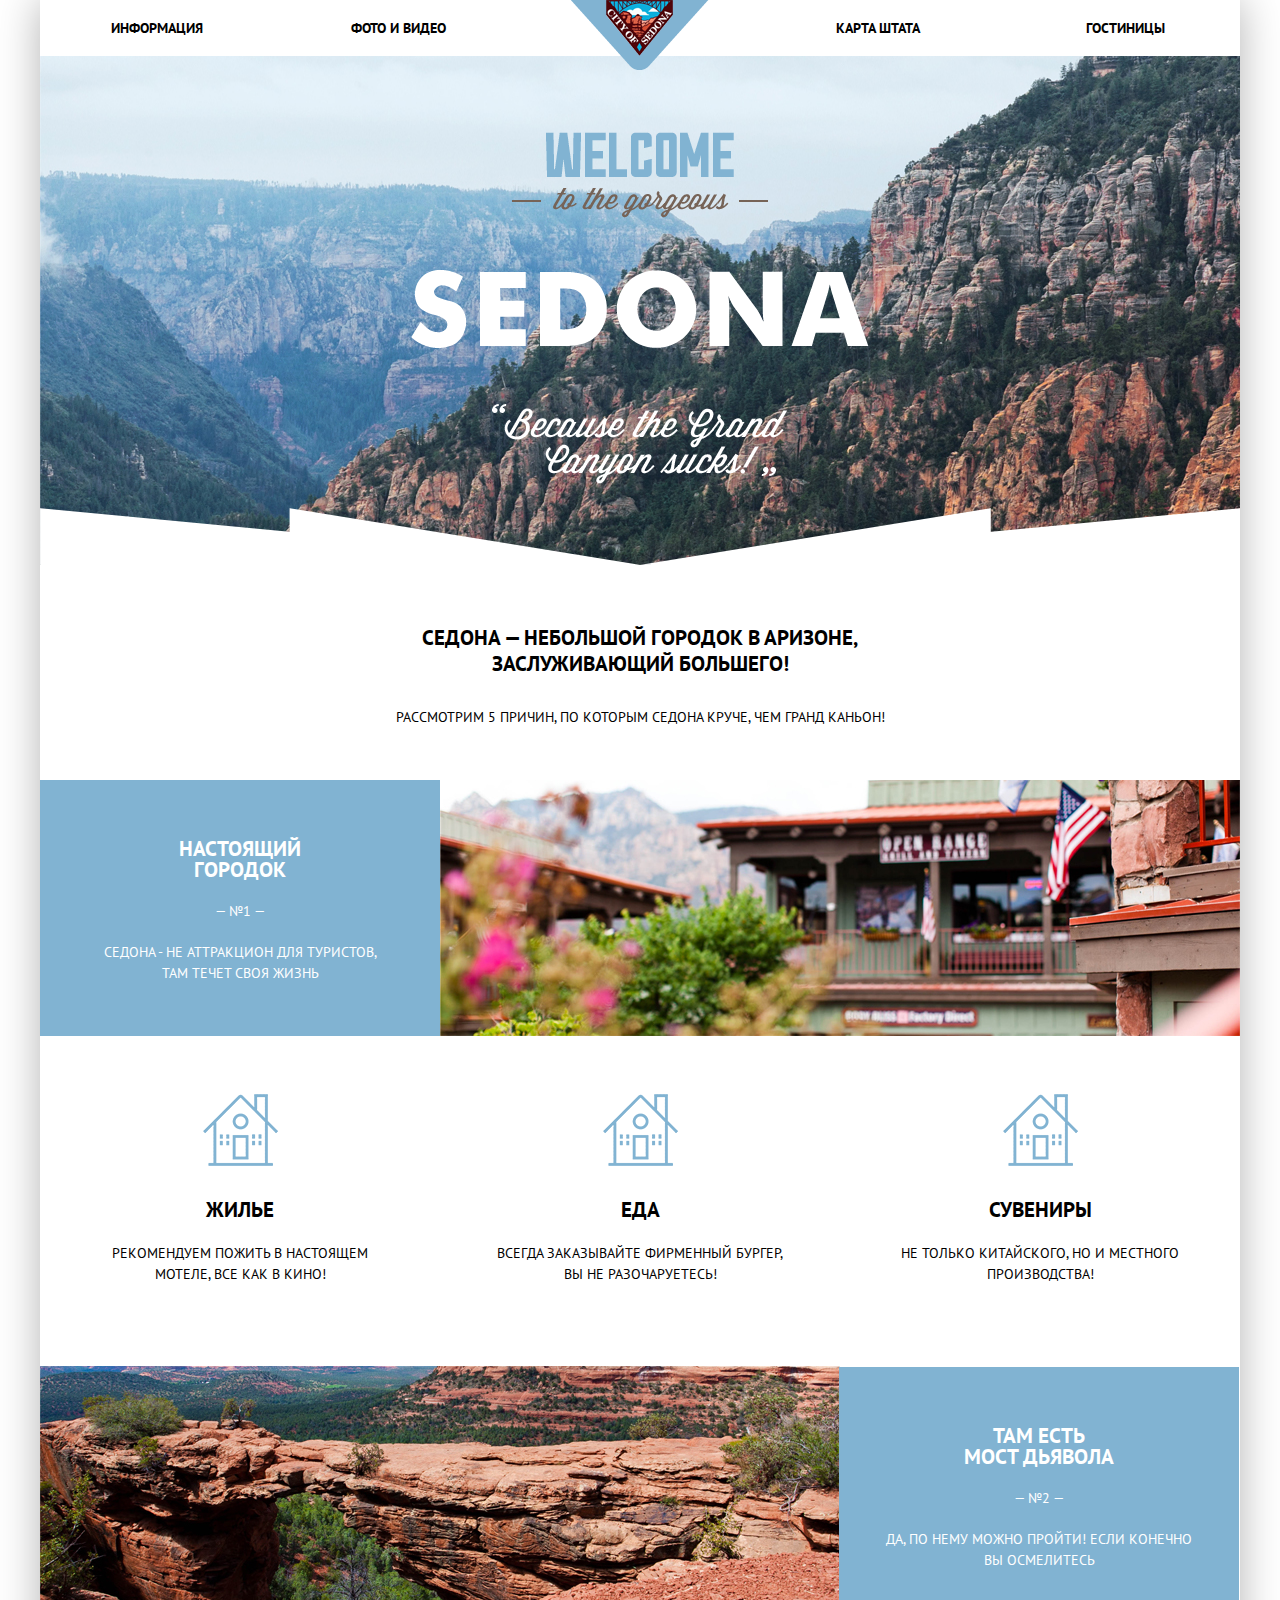
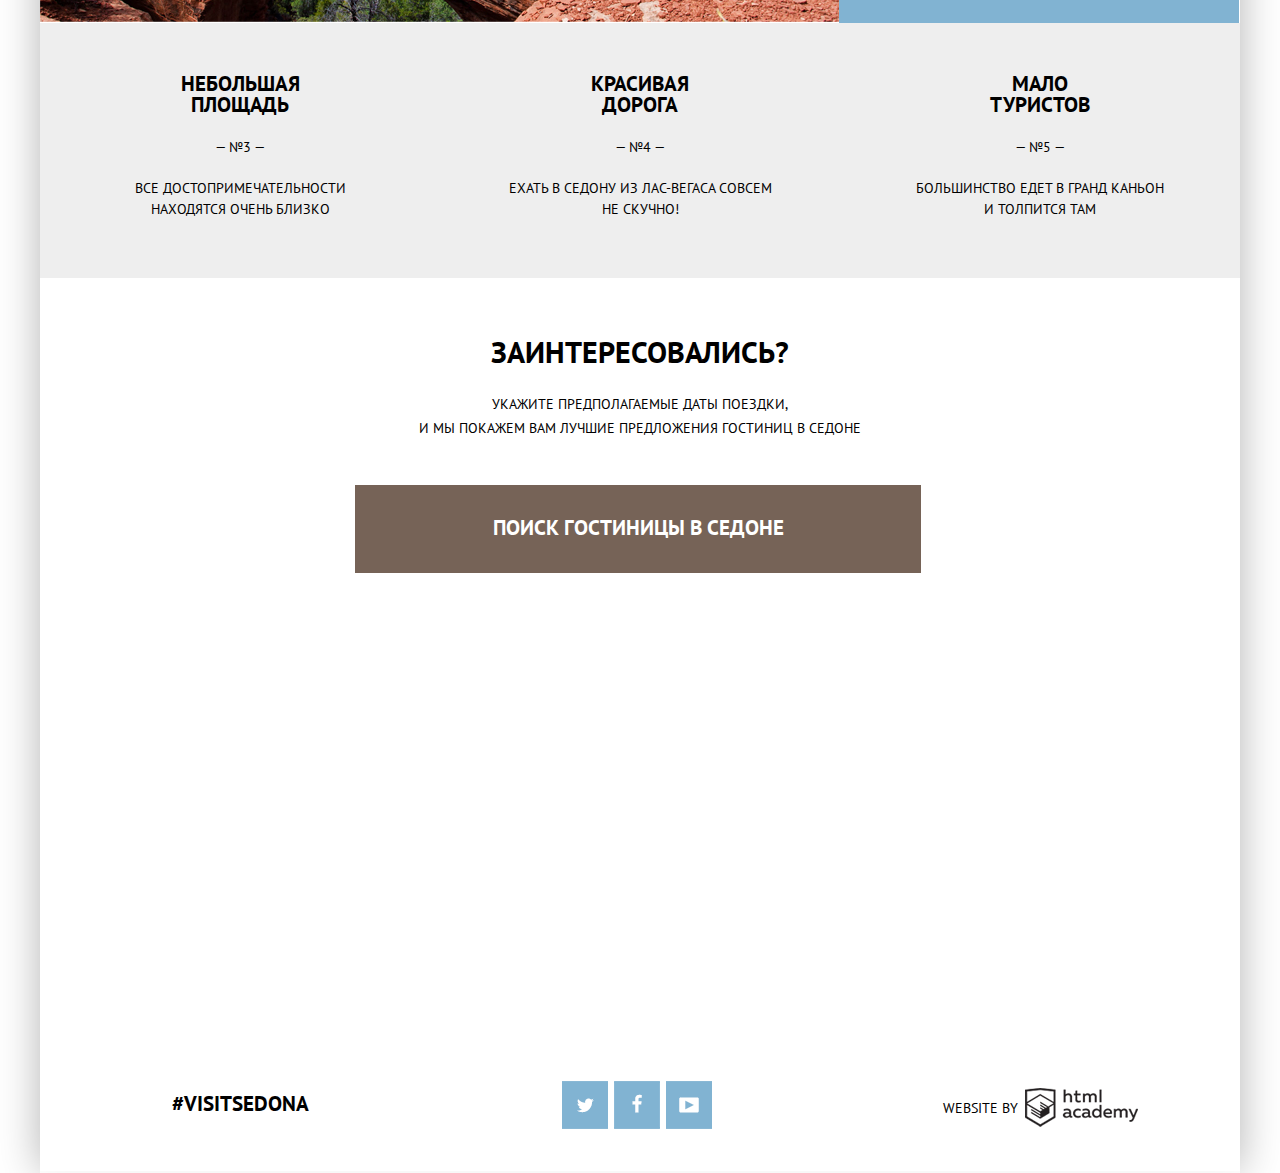
==== commit 81f74263: "финал (6)" ====
--- a/index.html
+++ b/index.html
@@ -1,243 +1,146 @@
 <!DOCTYPE html>
 <html lang="ru">
-  <head>
-    <meta charset="utf-8">
-    <title>HTML Academy: Седона</title>
-   <link href="https://fonts.googleapis.com/css?family=PT+Sans:400,700&amp;subset=latin,cyrillic" rel="stylesheet" type="text/css">
-    <link rel="stylesheet" href="css/normalize.css">
-    <link rel="stylesheet" href="css/style.css">
+<head>
+  <meta charset="utf-8">
+  <title>HTML Academy: Седона</title>
+  <link href="https://fonts.googleapis.com/css?family=PT+Sans:400,700&amp;subset=latin,cyrillic" rel="stylesheet" type="text/css">
+  <link rel="stylesheet" href="css/normalize.css">
+  <link rel="stylesheet" href="css/style.css">
 </head>
 <body>
-    <div class="block">
-        <header class="main-header">
-            <nav class="menu">
-                <ul>
-                    <li>
-                        <a href="#">Информация</a>
-                    </li>
-                    <li>
-                        <a href="#">Фото и видео</a>
-                    </li>
-                    <li>
-                        <a href="#">Карта штата</a>
-                    </li>
-                    <li>
-                        <a href="hotels.html">Гостиницы</a>
-                    </li>
-                </ul>
-            </nav>
-            <div class="logo">
-                <a>
-                    <img src="../114289-sedona/img/logo.png" width="138" height="70" alt="logo">
-                </a>
-            </div>
-        </header>
-<main>
-        <section class="back">
-            <img src="img/wellcome.png" width="458" height="352" alt="Wellcome">
-            <img class="shape" src="img/shape.png" width="1200" height="57" alt="to Sedona">
-        </section>
-
-        <section class="content">
-            <h1>
-          Седона &mdash; небольшой городок в Аризоне,<br>
-          заслуживающий большего!
-        </h1>
-            <p>
-                Рассмотрим 5 причин, по которым Седона круче, чем Гранд Каньон!
-            </p>
-        </section>
-
-        <section class="photo">
-            <div class="photo-content-left">
-                <h2>
-            Настоящий <br>
-            городок
-          </h2>
-                <span>
-            &mdash; №1 &mdash;
-          </span>
-                <p>
-                    Седона - не аттракцион для туристов,
-                    <br> там течет своя жизнь
-                </p>
-            </div>
-            <div class="photo-photos-left">
-                <img src="img/index/nomber.jpg" width="800" height="256" alt="Sedona-town">
-            </div>
-        </section>
-
-        <section class="icons">
-            <div class="icons-item">
-                <div class="icon-house"></div>
-                <h2>
-            Жилье
-          </h2>
-                <p>
-                    Рекомендуем пожить в настоящем
-                    <br> мотеле, все как в кино!
-                </p>
-            </div>
-            <div class="icons-item">
-                <h2>
-            Еда
-          </h2>
-                <p>
-                    Всегда заказывайте фирменный бургер,
-                    <br> вы не разочаруетесь!
-                </p>
-            </div>
-            <div class="icons-item">
-                <h2>
-            Сувениры
-          </h2>
-                <p>
-                    Не только китайского, но и местного
-                    <br> производства!
-                </p>
-            </div>
-        </section>
-
-        <section class="photo">
-            <div class="photo-photos-right">
-                <img src="img/index/number.jpg" width="800" height="256" alt="Sedona-nature">
-            </div>
-            <div class="photo-content-right">
-                <h2>
-            Там есть <br>
-            мост дьявола
-          </h2>
-                <span>
-            &mdash; №2 &mdash;
-          </span>
-                <p>
-                    Да, по нему можно пройти! Если конечно
-                    <br> вы осмелитесь
-                </p>
-            </div>
-        </section>
-
-        <section class="description">
-            <div class="description-text">
-            <h2>            Небольшая <br>
-            площадь
-          </h2>
-
-                <span>
-            &mdash; №3 &mdash;
-          </span>
-                <p>
-                    Все достопримечательности
-                    <br> находятся очень близко
-                </p>
-            </div>
-            <div class="description-text">
-                <h2>
-            Красивая <br>
-            дорога
-          </h2>
-                <span>
-            &mdash; №4 &mdash;
-          </span>
-                <p>
-                    Ехать в Седону из Лас-Вегаса совсем
-                    <br> не скучно!
-                </p>
-            </div>
-            <div class="description-text">
-                <h2>
-            Мало <br>
-            туристов
-          </h2>
-                <span>
-            &mdash; №5 &mdash;
-          </span>
-                <p>
-                    Большинство едет в Гранд Каньон
-                    <br> и толпится там
-                </p>
-            </div>
-        </section>
-
-        <section class="interest">
-            <h3>
-            Заинтересовались?
-          </h3>
-            <p>
-                Укажите предполагаемые даты поездки,
-                <br> и мы покажем вам лучшие предложения гостиниц в Седоне
-            </p>
-            <a class="interest-search" href="#">
-            Поиск гостиницы в Седоне
-          </a>
-            <div class="search search-show">
-                <form class="search-block">
-                    <label for="data" class="search-data">
-                        Дата заезда:
-                    </label>
-                    <input class="data" id="data" type="text" name="check-in" value="24 апреля 2016" required>
-                    <span class="search-calendar"></span>
-
-                    <label for="datas" class="search-data">
-                        Дата выезда:
-                    </label>
-                    <input class="datas" id="date-out" type="text" name="check-out" value="4 июля 2016" required>
-                    <span class="search-calendar"></span>
-
-                    <label for="grown">
-                        <span class="search-grown">
-                Взрослые:
-              </span>
-                    </label>
-                    <button class="minus"></button>
-                    <input class="person" id="grown" type="text" name="adults" value="2" required>
-                    <button class="plus"></button>
-
-                    <label class="child" for="children">
-                        <span>
-                Дети:
-              </span>
-                    </label>
-                    <button class="minus"></button>
-                    <input class="person" id="children" type="text" name="children" value="0" required>
-                    <button class="plus"></button>
-
-                    <button class="btn">
-                        Найти
-                    </button>
-                </form>
-            </div>
-        </section>
-
-        <section class="map">
-
-            <iframe src="https://www.google.com/maps/embed?pb=!1m18!1m12!1m3!1d52385.190093652775!2d-111.83015963489098!3d34.85435832354933!2m3!1f0!2f0!3f0!3m2!1i1024!2i768!4f13.1!3m3!1m2!1s0x872da132f942b00d%3A0x5548c523fa6c8efd!2z0KHQtdC00L7QvdCwLCDQkNGA0LjQt9C-0L3QsCA4NjMzNiwg0KHQqNCQ!5e0!3m2!1sru!2sru!4v1462216345633" width="1200" height="592" style="border:0" allowfullscreen></iframe>
-
-            
-        </section>
-</main>
-        <footer class="main-footer opacity">
-            <div class="footer-contacts">
-                <a href="#">#visitsedona</a>
-            </div>
-            <div class="footer-social">
-                <a class="social-tw" href="#"></a>
-                <a class="social-fb" href="#"></a>
-                <a class="social-youtube" href="#"></a>
-            </div>
-            <div class="footer-copyright">
-                <a href="https://htmlacademy.ru/">
-                    <span>website by</span>
-                </a>
-            </div>
-        </footer>
-
-
-
-    </div>
-
-<script src="js/form.js"></script>
-
+  <div class="block">
+    <header class="main-header">
+      <nav class="menu">
+        <ul>
+          <li>
+            <a href="#">Информация</a>
+          </li>
+          <li>
+            <a href="#">Фото и видео</a>
+          </li>
+          <li>
+            <a href="#">Карта штата</a>
+          </li>
+          <li>
+            <a href="catalog.html">Гостиницы</a>
+          </li>
+        </ul>
+      </nav>
+      <div class="logo">
+        <a href="index.html">
+          <img src="img/logo.png" width="138" height="70" alt="logo">
+        </a>
+      </div>
+    </header>
+    <main>
+      <section class="back">
+        <img src="img/wellcome.png" width="458" height="352" alt="Wellcome">
+        <img class="shape" src="img/shape.png" width="1200" height="57" alt="to Sedona">
+      </section>
+      <section class="content">
+        <h1>Седона &mdash; небольшой городок в Аризоне,<br> заслуживающий большего!</h1>
+        <p>Рассмотрим 5 причин, по которым Седона круче, чем Гранд Каньон!</p>
+      </section>
+      <section class="photo">
+        <div class="photo-content-left">
+          <h2>Настоящий <br>городок</h2>
+          <span> &mdash; №1 &mdash;</span>
+          <p>Седона - не аттракцион для туристов,<br> там течет своя жизнь</p>
+        </div>
+        <div class="photo-photos-left">
+          <img src="img/index/nomber.jpg" width="800" height="256" alt="Sedona">
+        </div>
+      </section>
+      <section class="icons">
+        <div class="icons-item">
+          <div class="icon-house"></div>
+          <h2>Жилье</h2>
+          <p>Рекомендуем пожить в настоящем<br> мотеле, все как в кино!</p>
+        </div>
+        <div class="icons-item">
+          <h2>Еда</h2>
+          <p>Всегда заказывайте фирменный бургер,<br> вы не разочаруетесь!</p>
+        </div>
+        <div class="icons-item">
+          <h2>Сувениры</h2>
+          <p>Не только китайского, но и местного<br> производства!</p>
+        </div>
+      </section>
+      <section class="photo">
+        <div class="photo-photos-right">
+          <img src="img/index/number.jpg" width="800" height="256" alt="Sedona">
+        </div>
+        <div class="photo-content-right">
+          <h2>Там есть <br>мост дьявола</h2>
+          <span>&mdash; №2 &mdash;</span>
+          <p>Да, по нему можно пройти! Если конечно<br> вы осмелитесь</p>
+        </div>
+      </section>
+      <section class="description">
+        <div class="description-text">
+          <h2>Небольшая <br>площадь</h2>
+          <span>&mdash; №3 &mdash;</span>
+          <p>Все достопримечательности<br> находятся очень близко</p>
+        </div>
+        <div class="description-text">
+          <h2>Красивая <br>дорога</h2>
+          <span>&mdash; №4 &mdash;</span>
+          <p>Ехать в Седону из Лас-Вегаса совсем<br> не скучно!</p>
+        </div>
+        <div class="description-text">
+          <h2>Мало <br>туристов</h2>
+          <span>&mdash; №5 &mdash;</span>
+          <p>Большинство едет в Гранд Каньон<br> и толпится там</p>
+        </div>
+      </section>
+      <section class="interest">
+        <h3>Заинтересовались?</h3>
+        <p>Укажите предполагаемые даты поездки,<br> и мы покажем вам лучшие предложения гостиниц в Седоне</p>
+        <a class="interest-search" href="#">Поиск гостиницы в Седоне</a>
+        <div class="search search-show">
+          <form class="search-block">
+            <label for="data" class="search-data">Дата заезда:</label>
+            <input class="data" id="data" type="text" name="check-in" value="24 апреля 2016" required>
+            <span class="search-calendar"></span>
+            <label for="datas" class="search-data">Дата выезда:</label>
+            <input class="datas" id="date-out" type="text" name="check-out" value="4 июля 2016" required>
+            <span class="search-calendar"></span>
+            <label for="grown">
+              <span class="search-grown">Взрослые:</span>
+            </label>
+            <button class="minus"></button>
+            <input class="person" id="grown" type="text" name="adults" value="2" required>
+            <button class="plus"></button>
+            <label class="child" for="children">
+              <span>Дети:</span>
+            </label>
+            <button class="minus"></button>
+            <input class="person" id="children" type="text" name="children" value="0" required>
+            <button class="plus"></button>
+            <button class="btn">Найти</button>
+          </form>
+        </div>
+      </section>
+      <section class="map">
+        <iframe src="https://www.google.com/maps/embed?pb=!1m18!1m12!1m3!1d52385.190093652775!2d-111.83015963489098!3d34.85435832354933!2m3!1f0!2f0!3f0!3m2!1i1024!2i768!4f13.1!3m3!1m2!1s0x872da132f942b00d%3A0x5548c523fa6c8efd!2z0KHQtdC00L7QvdCwLCDQkNGA0LjQt9C-0L3QsCA4NjMzNiwg0KHQqNCQ!5e0!3m2!1sru!2sru!4v1462216345633" width="1200" height="592" style="border:0" allowfullscreen></iframe>
+      </section>
+    </main>
+    <footer class="main-footer opacity">
+      <div class="footer-contacts">
+        <a href="#">#visitsedona</a>
+      </div>
+      <div class="footer-social">
+        <a class="social-tw" href="#"></a>
+        <a class="social-fb" href="#"></a>
+        <a class="social-youtube" href="#"></a>
+      </div>
+      <div class="footer-copyright">
+        <a href="https://htmlacademy.ru/">
+          <span>website by</span>
+        </a>
+      </div>
+    </footer>
+  </div>
+  <script src="js/form.js"></script>
 </body>
-
 </html>
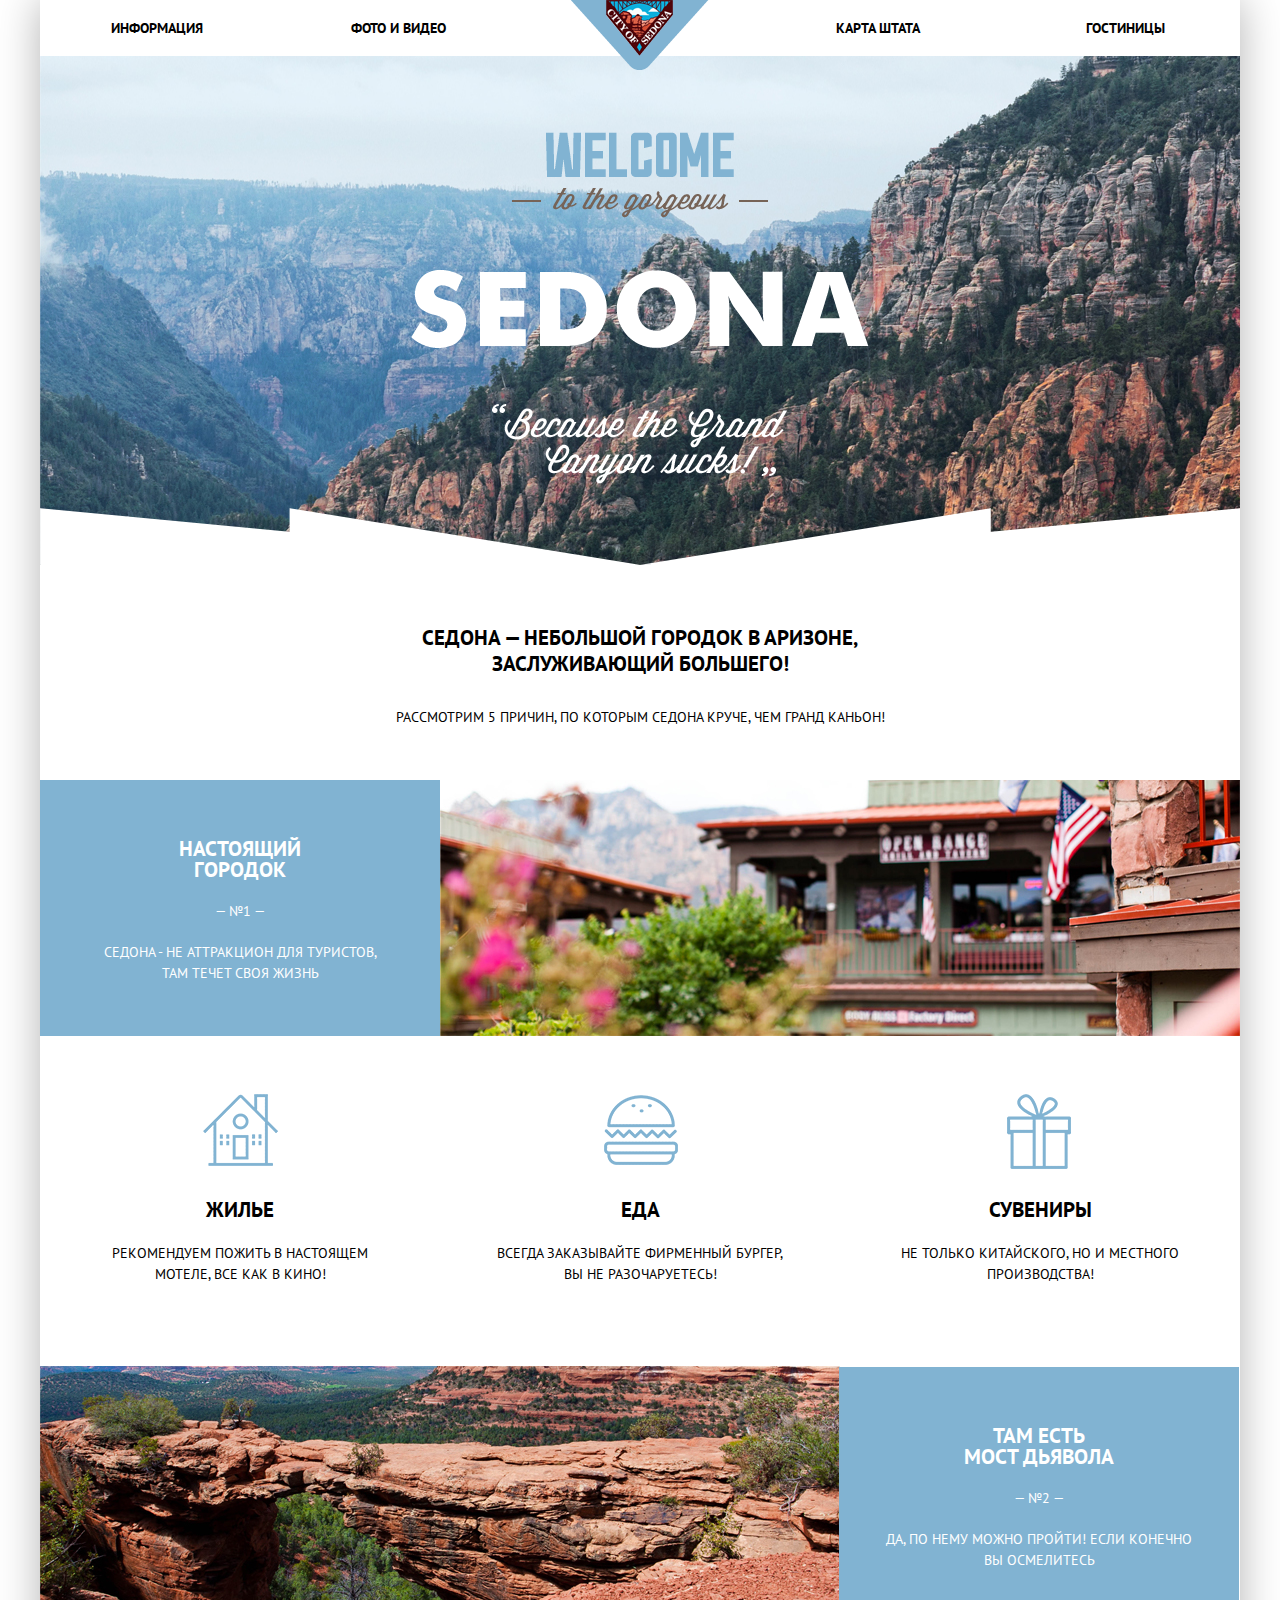
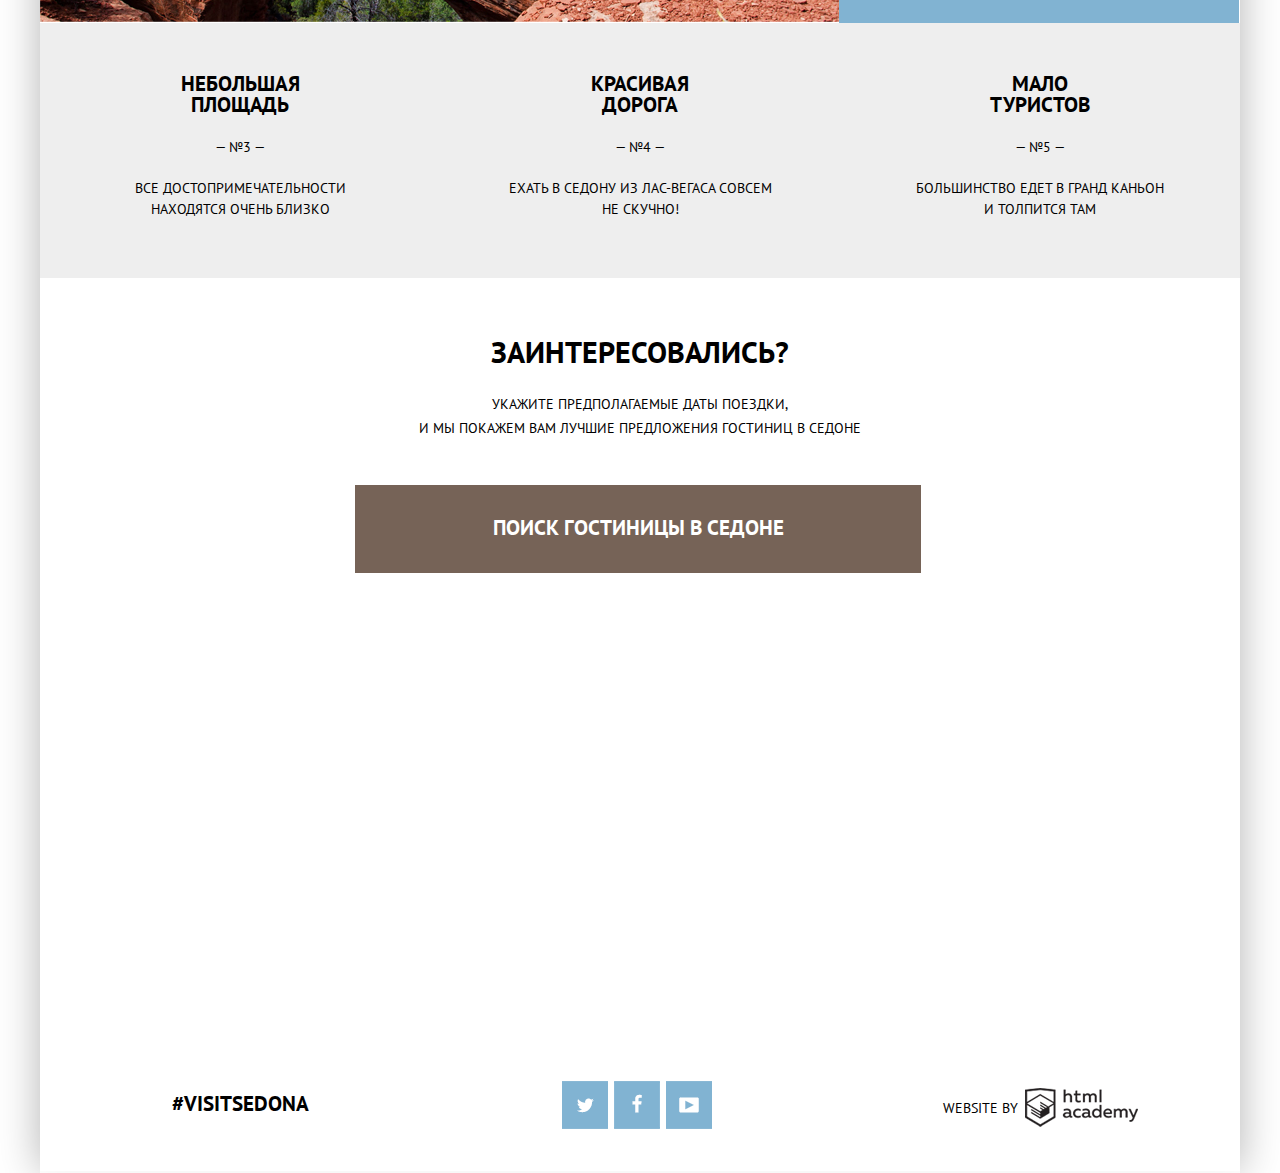
==== commit e7cdd227: "финал (7)" ====
--- a/index.html
+++ b/index.html
@@ -5,7 +5,7 @@
   <title>HTML Academy: Седона</title>
   <link href="https://fonts.googleapis.com/css?family=PT+Sans:400,700&amp;subset=latin,cyrillic" rel="stylesheet" type="text/css">
   <link rel="stylesheet" href="css/normalize.css">
-  <link rel="stylesheet" href="css/style.css">
+  <link rel="stylesheet" href="css/style-min.css">
 </head>
 <body>
   <div class="block">
@@ -103,7 +103,7 @@
             <input class="data" id="data" type="text" name="check-in" value="24 апреля 2016" required>
             <span class="search-calendar"></span>
             <label for="datas" class="search-data">Дата выезда:</label>
-            <input class="datas" id="date-out" type="text" name="check-out" value="4 июля 2016" required>
+            <input class="datas" id="datas" type="text" name="check-out" value="4 июля 2016" required>
             <span class="search-calendar"></span>
             <label for="grown">
               <span class="search-grown">Взрослые:</span>
@@ -141,6 +141,6 @@
       </div>
     </footer>
   </div>
-  <script src="js/form.js"></script>
+  <script src="js/form-min.js"></script>
 </body>
 </html>
--- a/css/style-min.css
+++ b/css/style-min.css
@@ -0,0 +1,2 @@
+@font-face{font-family:"symbols-sedona";src:url("../fonts/symbols-sedona.woff") format("woff"),url("../fonts/symbols-sedona.woff2") format("woff2");}@font-face{font-weight:normal;font-style:normal;font-family:"symbols-sedona";src:url("../fonts/symbols-sedona.woff") format("woff"),url("../fonts/symbols-sedona.woff2") format("woff2");}[class^="icon-"]::before,[class*="icon-"]::before{display:inline-block;  width: 1em;margin-right:0.2em;margin-left:0.2em;font-weight:normal;line-height:1em;font-family:"symbols-sedona";text-align:center;text-transform:none;text-decoration:inherit;font-style:normal;font-variant: normal;speak:none;}.icon-facebook::before{content:"\66";}/* "f" */.icon-twitter::before{content:"\74";}/* "t" */.icon-up-dir::before{content:"\25b2";}/* "▲" */.icon-down-dir::before{content:"\25bc";}/* "▼" */.icon-star::before{content:"\2605";}/* "★" */.icon-check-off::before{content:"\2610";}/* "☐" */.icon-check-on::before{content:"\2611";}/* "☑" */.icon-calendar::before{content:"\e800";}/* "" */.icon-bottom-back::before{  content:"\e801";}/* "" */.icon-minus::before{content:"\e802";}/* "" */.icon-youtube::before{content:"\f39e";}/* "" */body{font-family:"PT Sans","Arial",sans-serif;font-size:14px;line-height:21px;text-transform:uppercase;color: black;}h1{font-size:21px;line-height:26px;font-weight: bold;}h2{font-size:21px;line-height:21px;font-weight:bold;color:white;}h3{font-size:30px;font-weight:bold;}a:link{text-decoration:none;}.block{width:1200px;margin: 0 auto;box-shadow: 0 0 40px rgba(0, 0, 0, 0.3);}nav{padding-left:31px;}.nav-active a{color:#766357;}.nav-active a:hover{color:#604e43;}.nav-active a:active{color:rgba(118, 99, 87, 0.3);}ul{font-size:0px;text-align:left;}li{display:inline-block;vertical-align:top;}.menu a{color:#000;display:block;width:240px;padding-top:15px;padding-bottom:15px;font-size:14px;line-height:26px;font-weight:bold;}.menu li:nth-child(3){position:relative;left:245px;}.menu li:nth-child(4){position:relative;left:255px;}.menu li:nth-child(4) a{width:100px;}.menu a:hover{color:#81b3d2;}.menu a:active{color:rgba(0, 0, 0, 0.3);}.logo{width:138px;position:absolute;top:0;left:50%;margin-left:-69px;}.logo img{max-width:100%;height:auto;}.back{background:#e2eff8 url("../img/back.jpg");background-position:0 29%;text-align:center;padding-top:76px;height: 433px;}.back img{display:block;margin-left:auto;margin-right:auto;}.shape{margin-top:24px;}.content{background:#fff;text-align:center;padding-top:46px;padding-bottom:36px;}.content p{line-height:26px;padding-top:13px;}.photo,.icons{font-size:0px;}.photo-content-left{background:#81b3d2;display:inline-block;vertical-align:top;width:400px;font-size:14px;text-align:center;padding-top:40px;padding-bottom:38px;}.photo-content-left h2,.photo-content-left span,.photo-content-left p{display:block;}.photo-content-left span{padding-top:4px;color:#fff;}.photo-content-left p{padding-top:6px;color: #fff;}.photo-photos-left{display:inline-block;vertical-align:top;line-height:0;}.icons h2{color: #000;margin-top:163px;margin-bottom:23px;}.icons-item{position:relative;display:inline-block;vertical-align:top;width:400px;font-size:14px;text-align:center;padding-bottom:67px;}.icons-item::before{content:"";position:absolute;top:58px;left: 163px;width:75px;height: 75px;background-image:url("../img/services-icon.png");background-repeat:no-repeat;}.icons-item:nth-child(2)::before{background-position: -75px 1px;}.icons-item:nth-child(3)::before{width:64px;margin-left:4px;background-position:-150px 0px;}.photo-photos-right{display:inline-block;vertical-align:top;line-height:0;}.photo-content-right{margin-top:-255px;margin-left:799px;background: #81b3d2;display:inline-block;vertical-align:top;width:400px;font-size:14px;text-align:center;padding-top:40px;padding-bottom:38px;}.photo-content-right h2,.photo-content-right span,.photo-content-right p{display: block;}.photo-content-right span{padding-top:4px;color:#fff;}.photo-content-right p{padding-top:6px;color:#fff;}.description{font-size:0px;background:#eee;color:#000;padding-top:32px;padding-bottom:44px;margin-top:-20px;}.description-text{display:inline-block;vertical-align:top;width:400px;font-size:14px;text-align:center;color:#000;}.description-text h2{font-size:21px;line-height:21px;font-weight:bold;padding-bottom:5px;color:#000;}.description-text span{padding-top:4px;color:#000;}.description-text p{padding-top:6px;color:#000;}.interest{position:relative;padding-top:33px;text-align:center;}.interest p{line-height:24px;margin-bottom:45px;}.interest a{display:block;width:566px;font-size:21px;line-height:26px;font-weight:bold;color:#fff;background:#766357;margin-left:315px;padding-top:30px;padding-bottom:32px;}.search{display:none;position:absolute;top:1;background:#fff;width:457px;margin-left:315px;padding: 54px 55px 52px 54px;-webkit-animation-name:search;animation-name:search;-webkit-animation-duration:1.5s;animation-duration:1.5s;-webkit-animation-timing-function:ease-out;animation-timing-function:ease-out;-webkit-animation-fill-mode:forwards;animation-fill-mode:forwards;}@-webkit-keyframes search{from {-webkit-transform:translate(0px, -1000px);transform:translate(0px, -1000px);}}@keyframes search{from{-webkit-transform:translate(0px, -1000px);transform:translate(0px, -1000px);}}.show{display:block;-webkit-animation: "search" 0.9s;animation:"show" 0.6s;}.search-block {font-size:0;}.search-block label{display:inline-block;vertical-align:middle;width:110px;font-size:14px;line-height:38px;font-weight:bold;text-transform:uppercase;margin-bottom:29px;cursor:pointer;}.search-block input{display:inline-block;vertical-align:top;background:#f2f2f2;border:none;font-size:14px;line-height:36px;font-weight:bold;text-transform:uppercase;color:#000;}.data{display:inline-block;vertical-align:top;padding-left:15px;width:331px;}.datas{display:inline-block;vertical-align:top;padding-left:12px;width:334px;}.person{width:38px;text-align:center;}.search-calendar{width:21px;height:38px;display:inline-block;background-image:url("../img/calender-icon.png");background-repeat:no-repeat;position:absolute;left:484px;}.search-calendar:hover{background-position:center;}.search-calendar:active{background-position:bottom;}.search-block input:hover{background:#ebebeb;}.search-block input:active{background:#fff;outline: 2px solid #e5e5e5;}button.minus,button.plus{display:inline-block;vertical-align:top;width:38px;height:38px;background-image:url("../img/plus-minus.png");background-repeat:no-repeat;border:none;outline:none;padding:0;margin:0;box-shadow:none;}button.minus{background-position:-38px 0;}button.minus:hover{background-position:-38px -38px;}button.minus:active{background-position:-38px -76px;}button.plus:hover{background-position:0 -38px;}button.plus:active{background-position:0 -76px;}form label.child{width:62px;padding-left:53px;}button.btn{width:460px;padding-top:16px;padding-bottom:16px;margin-top:26px;background:#81b3d2;border:none;font-size:21px;line-height:26px;font-weight:bold;text-transform:uppercase;color:#fff;}button.btn:hover{background:#669ec0;}button.btn:active{color:#94b9d2;background:#5496bd;}footer{background-color:rgba(255, 255, 255, 0.8);font-size:0;}.opacity{position:absolute;margin-top:-126px;}.footer-contacts,.footer-social,.footer-copyright{display:inline-block;vertical-align:top;width:400px;text-align:center;padding-top:36px;padding-bottom:44px;}.footer-contacts a{display:block;margin-top:10px;font-size:21px;line-height:26px;font-weight:bold;text-transform:uppercase;color:#000;}.footer-social a{display:inline-block;vertical-align:top;width:46px;height:48px;background-image:url("../img/social-icon.png");background-repeat:no-repeat;margin-right:6px;}.social-tw:hover{background-position:-46px 0;}.social-tw:hover{background-position:-92px 0;}.social-fb{background-position:0 -48px;}.social-fb:hover{background-position:-46px -48px;}.social-fb:active{background-position:-92px -48px;}.social-youtube{background-position:0 -96px;}.social-youtube:hover{background-position:-46px -96px;}.social-youtube:active{background-position:-92px -96px;}.footer-copyright a{display:inline-block;vertical-align:middle;width:82px;font-size:14px;line-height:26px;font-weight:normal;color:#000;text-align:left;padding-top:7px;padding-bottom:7px;padding-right:113px;margin-top:7px;background-image:url("../img/academy-logo.png");background-repeat:no-repeat; background-position:top right;}.footer-copyright a:hover{background-image:url("../img/academy-logo.png");background-repeat:no-repeat;background-position:82px -42px;}.footer-copyright a:active{background-image:url("../img/academy-logo.png");background-repeat:no-repeat;background-position:82px -84px;}.footer-copyright span{display:inline-block;vertical-align:top;}/*hotels*/.filter,.found{font-size:0px;}.filter{background:#63696f url("../img/filter.jpg");padding-top:14px;padding-left:73px;padding-right:73px;}infra{display:inline-block;vertical-align:top;width:240px;font-size:14px;line-height:21px;color:#fff;}.infra:first-child{width:256px;}.infra label,.house label{display:block;padding-top:12px;padding-bottom:13px;cursor:pointer;}.infra h2,.house h2{font-size:16px;line-height:21px;}input[type="checkbox"]{display:none;}label.checkbox::before{content:"\2610";font-family:"symbols-sedona";font-size:27px;display:inline-block;vertical-align:top;width:28px;}input[type="checkbox"]:checked + label.checkbox::before{content:"\2611";font-family:"symbols-sedona";font-size:27px;display:inline-block;vertical-align:top;width:28px;}input[type="checkbox"]:disabled + label.checkbox::before{content:"\2611";font-family:"symbols-sedona";font-size:27px;color:rgba(255, 255, 255, 0.3);}.house{width:470px;display:inline-block;vertical-align:top;font-size:14px;line-height:21px;color:#fff;}button{display:block;}.filter-hotels{display:inline-block;vertical-align:top;width:328px;font-size:14px;line-height:21px;font-weight:normal;color:#fff;}.filter-hotels h2{font-size:16px;line-height:21px;margin-bottom:10px;}.filter-price
+{width:316px;height:32px;margin-left:11px;margin-bottom:20px;border:2px solid #fff;border-radius:2px;font-size:0;position:relative;}.filter-price::after{content:"";position:absolute;top:50%;left:50%;-webkit-transform:translate(-50%, -50%);transform:translate(-50%, -50%);width:2px;height:22px;background:#fff;}.filter-price label{display:inline-block;vertical-align:top;font-size:14px;line-height:32px;cursor:pointer;}.filter-price .min-price,.filter-price .max-price{width:90px;padding-left:65px;}.filter-price input{width:50px;margin:0;background:none;border:none;outline:none;color:#fff;}.filter-range{position:relative;margin-bottom:32px;}.filter-range .scale{width:316px;margin-left:14px;height:2px;background:rgba(255, 255, 255, 0.3);}.filter-range .bar{height:2px;width:80%;background:#fff;}.filter-toggle{width:4px;height:4px;background:#ababab;border:8px solid #fff;border-radius:50%;box-shadow:0 2px 1px 0 rgba(0, 1, 1, 0.2);cursor:pointer;position:absolute;top:-9px;}.filter-toggle:hover{background:#1c4f80;}.filter-toggle-min{left:11px;}.filter-toggle-max{left:80%;}.filter-btn{display:block;margin:0 auto;margin-bottom:33px;padding:6px 35px;background:transparent;border:2px solid #fff;outline:none;font-size:14px;line-height:20px;color:#fff;text-transform:uppercase;}filter-btn:hover{color:#000;background:#fff;}.found{border-bottom:1px solid #e5e5e5;}.found-block{display:inline-block;vertical-align:top;text-align:left;}.found-block h3{font-size:21px;width:163px;padding-left:73px;margin-top:33px;margin-bottom:33px;}.found-block ul{width:600px;margin:0;padding:0;text-align:left;font-size:0px;}.found-block .found-sorting li{display:inline-block;vertical-align:top;width:82px;margin-top:36px;font-size:12px;line-height:18px;text-transform:uppercase;}.active{margin-left:32px;}.active a{color:#81b3d2;border:none;font-size:12px;line-height:18px;text-transform:uppercase;}.sort a{color:#cacaca;border-bottom:1px dotted #81b3d2;font-size:12px;line-height:18px;text-transform:uppercase;}.sort a:hover{color:#89b8d5;border-bottom:1px dotted #81b3d2;}.sort a:active{color:#000;border-bottom:0px;}.active a,.active a:hover,.active a:active{color:#81b3d2;border:none;}.arrows{display:inline-block;vertical-align:top;text-align:left;}.arrow{font-size:0px;margin-top:34px;margin-left:490px;}.arrow a{display:inline-block;vertical-align:middle;padding:0;}.icon-up-dir{display:inline-block;vertical-align:middle;width:21px;content:"0x25b2";font-size:21px;line-height:21px;color:#cccccc;}.icon-down-dir{display:inline-block;vertical-align:middle;width:21px;content:"0x25bc";font-size:21px;line-height:21px;color:#cccccc;}.icon-up-dir:hover,.icon-down-dir:hover{color:#000;}.icon-up-dir:active,.icon-down-dir:active{color:#81b3d2;}.active-dir,.active-dir:hover,.active-dir:active{color:#81b3d2;}.amara{font-size:0px;border-bottom:1px solid #e5e5e5;}.prev{display:inline-block;vertical-align:middle;width:165px;padding-top:30px;padding-bottom:19px;padding-left:73px;cursor:pointer;}.name{display:inline-block;vertical-align:top;width:782px;font-weight:bold;font-size:21px;line-height:21px;padding-top:11px;}.name a{color:#000;}.name a:hover{color:#c3dbe9;}.name a:active{color:#eee;}.spa{display:inline-block;vertical-align:top;width:110px;font-weight:normal;font-size:14px;line-height:8px;}.price{display:inline-block;vertical-align:top;width:142px;font-weight:normal;font-size:14px;line-height:8px;}.spa a,.price a{display:block;background:#766357;color:#fff;font-weight:bold;padding-left:16px;padding-right:10px;padding-top:10px;padding-bottom:8px;margin-top:20px;}.spa a{background:#81b3d2;}.spa a:hover{color:#fff;background:#669ec0;}.spa a:active{color:#94b9d2;background:#5496bd;}.price a:hover{color:#fff;background:#604e43;}.price a:active{color:#928a85;background:#503e33;}.stars{display:inline-block;vertical-align:top;text-align:right;margin-top:29px;font-size:0px;margin-left:14px;margin-top:32px;}.star img{cursor:pointer;}.stars span{display:block;color:#666;background:#f2f2f2;margin-top:42px;margin-left:-15px;padding-bottom:1px;padding-left:14px;padding-right:13px;text-align:center;font-weight:normal;font-size:14px;line-height:21px;cursor:pointer;}
